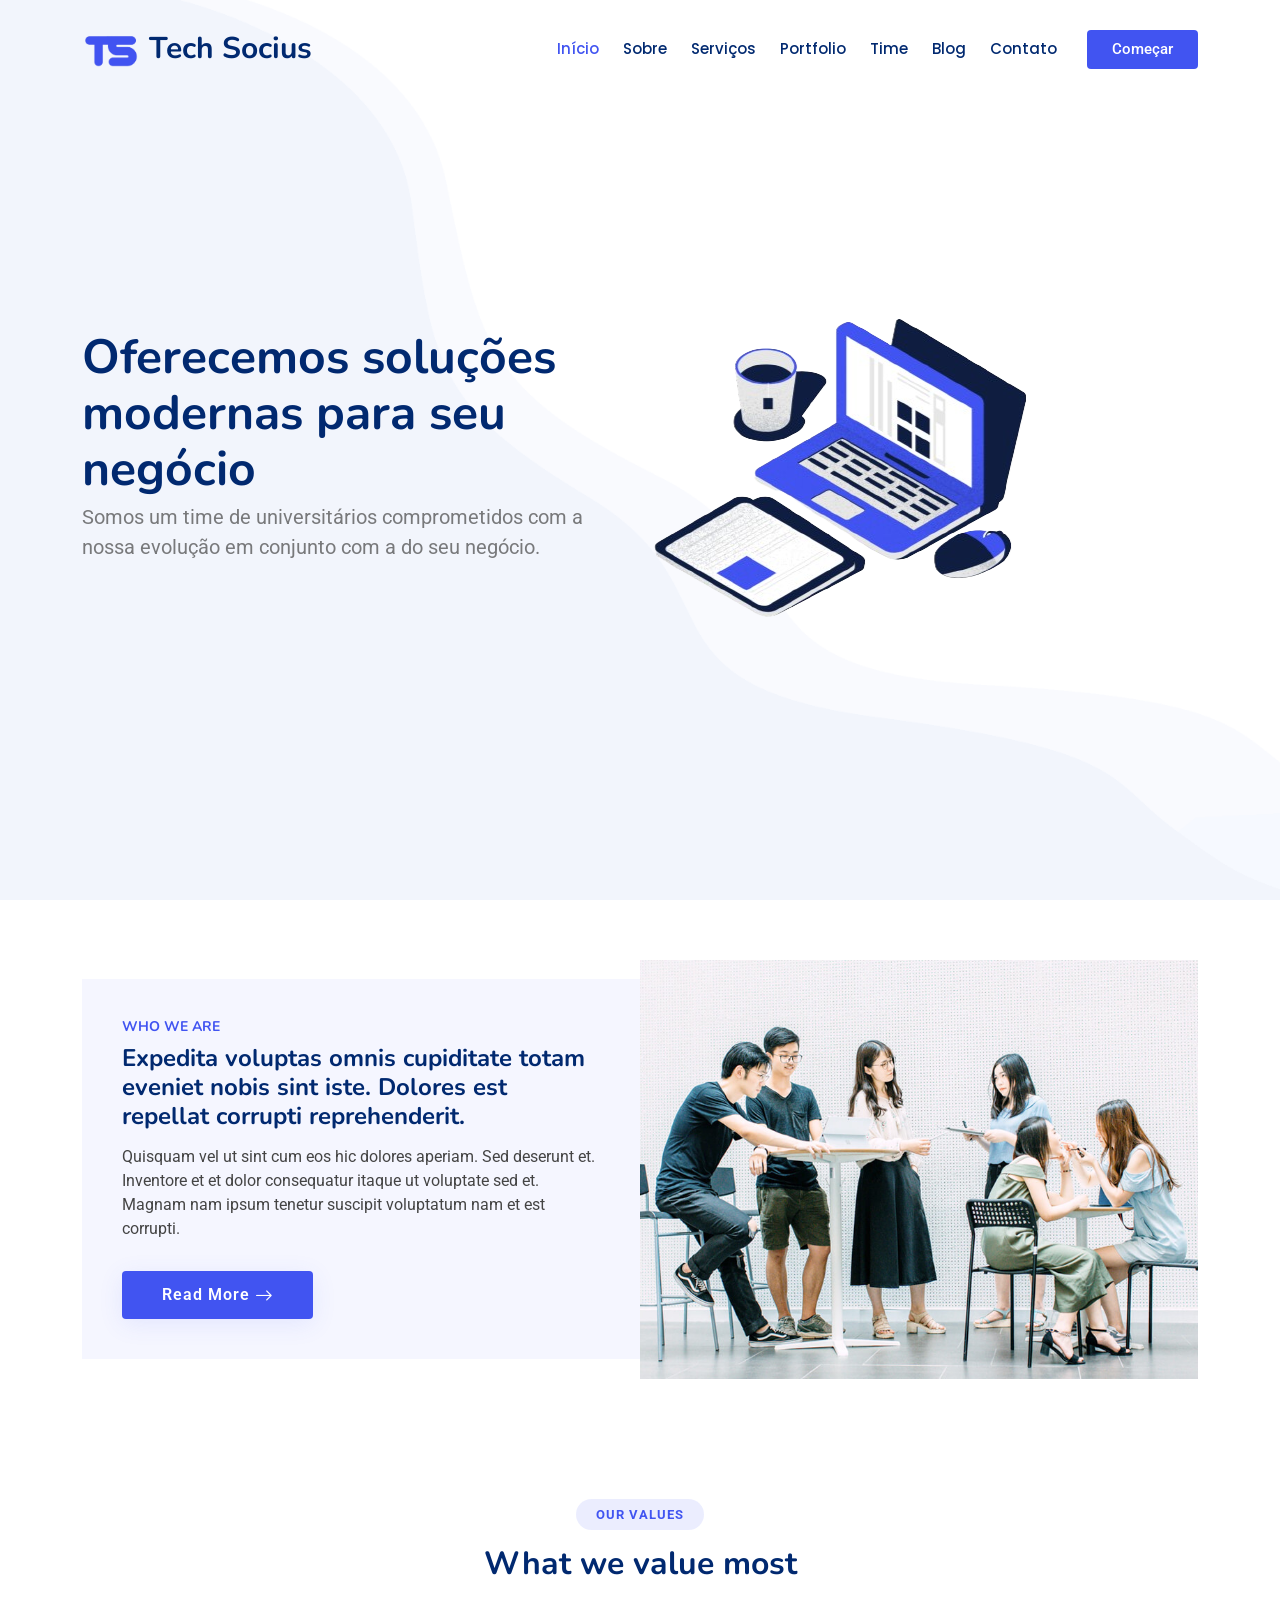
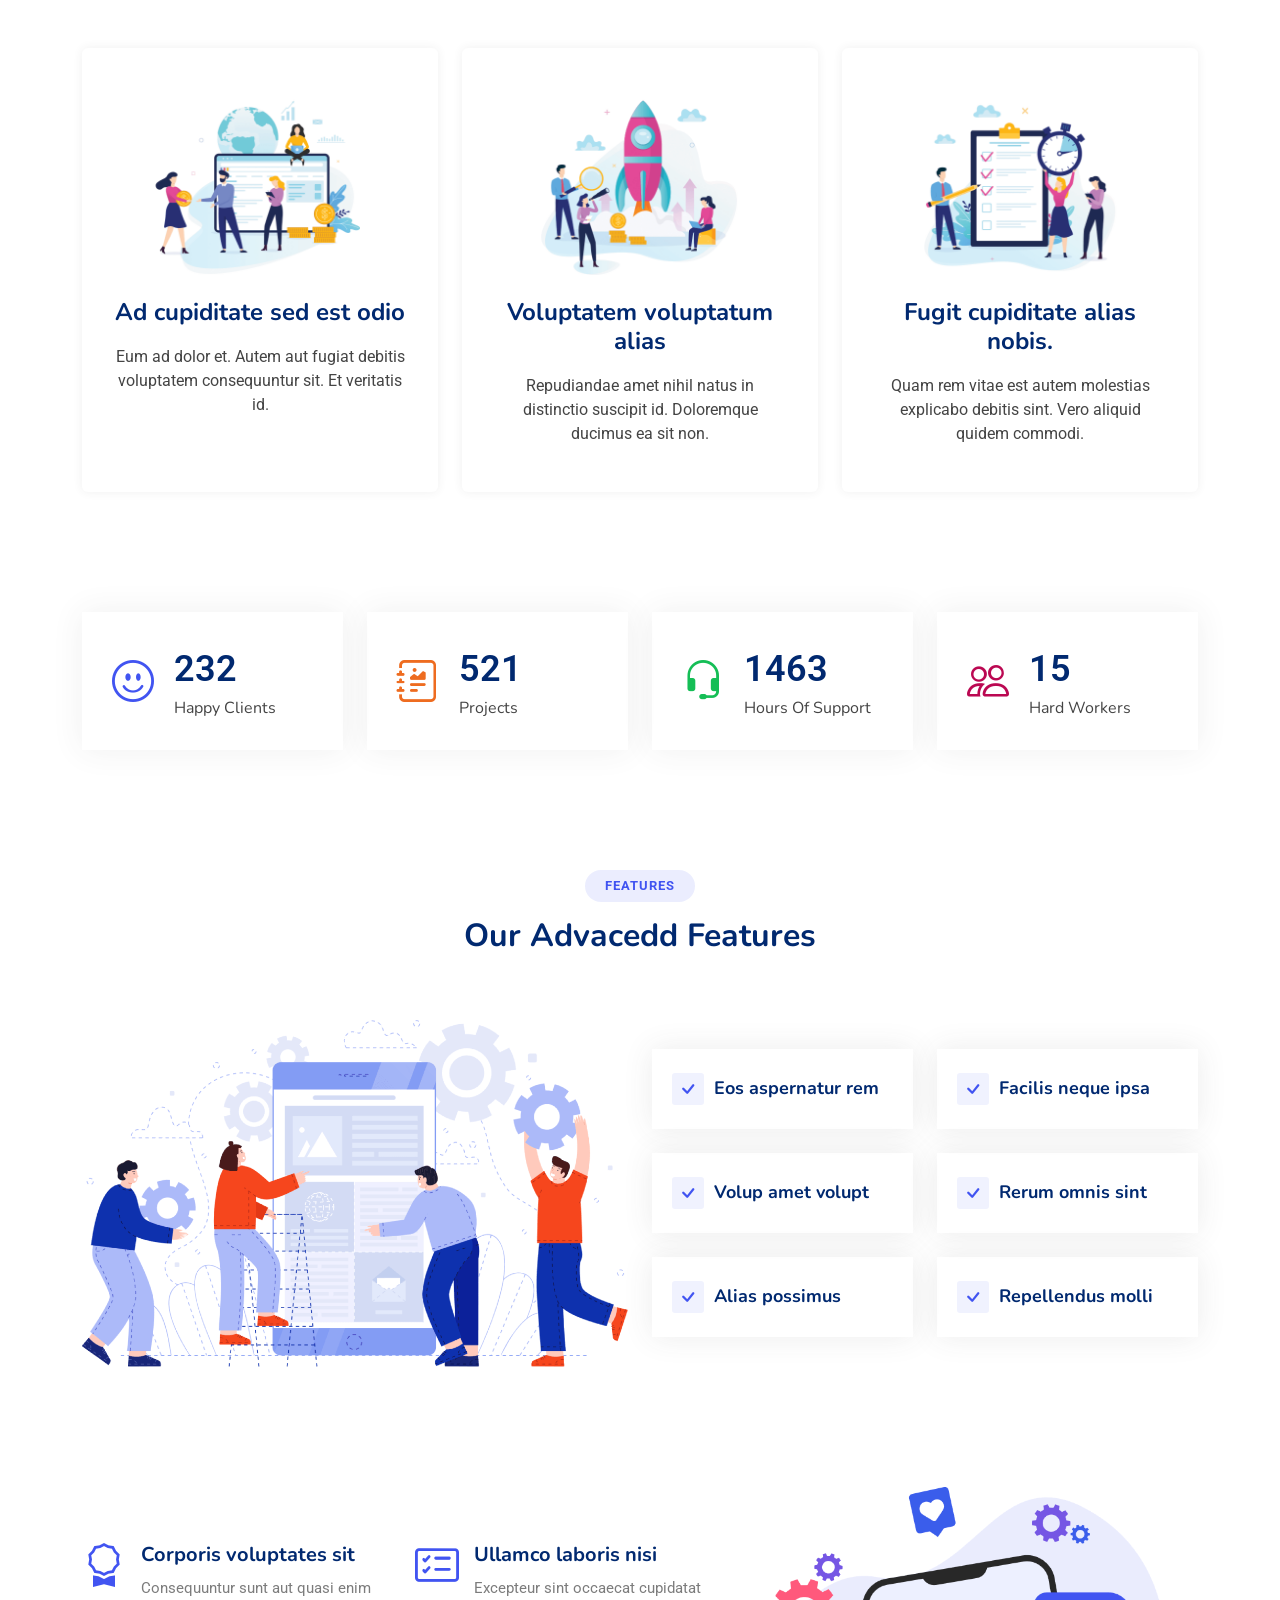
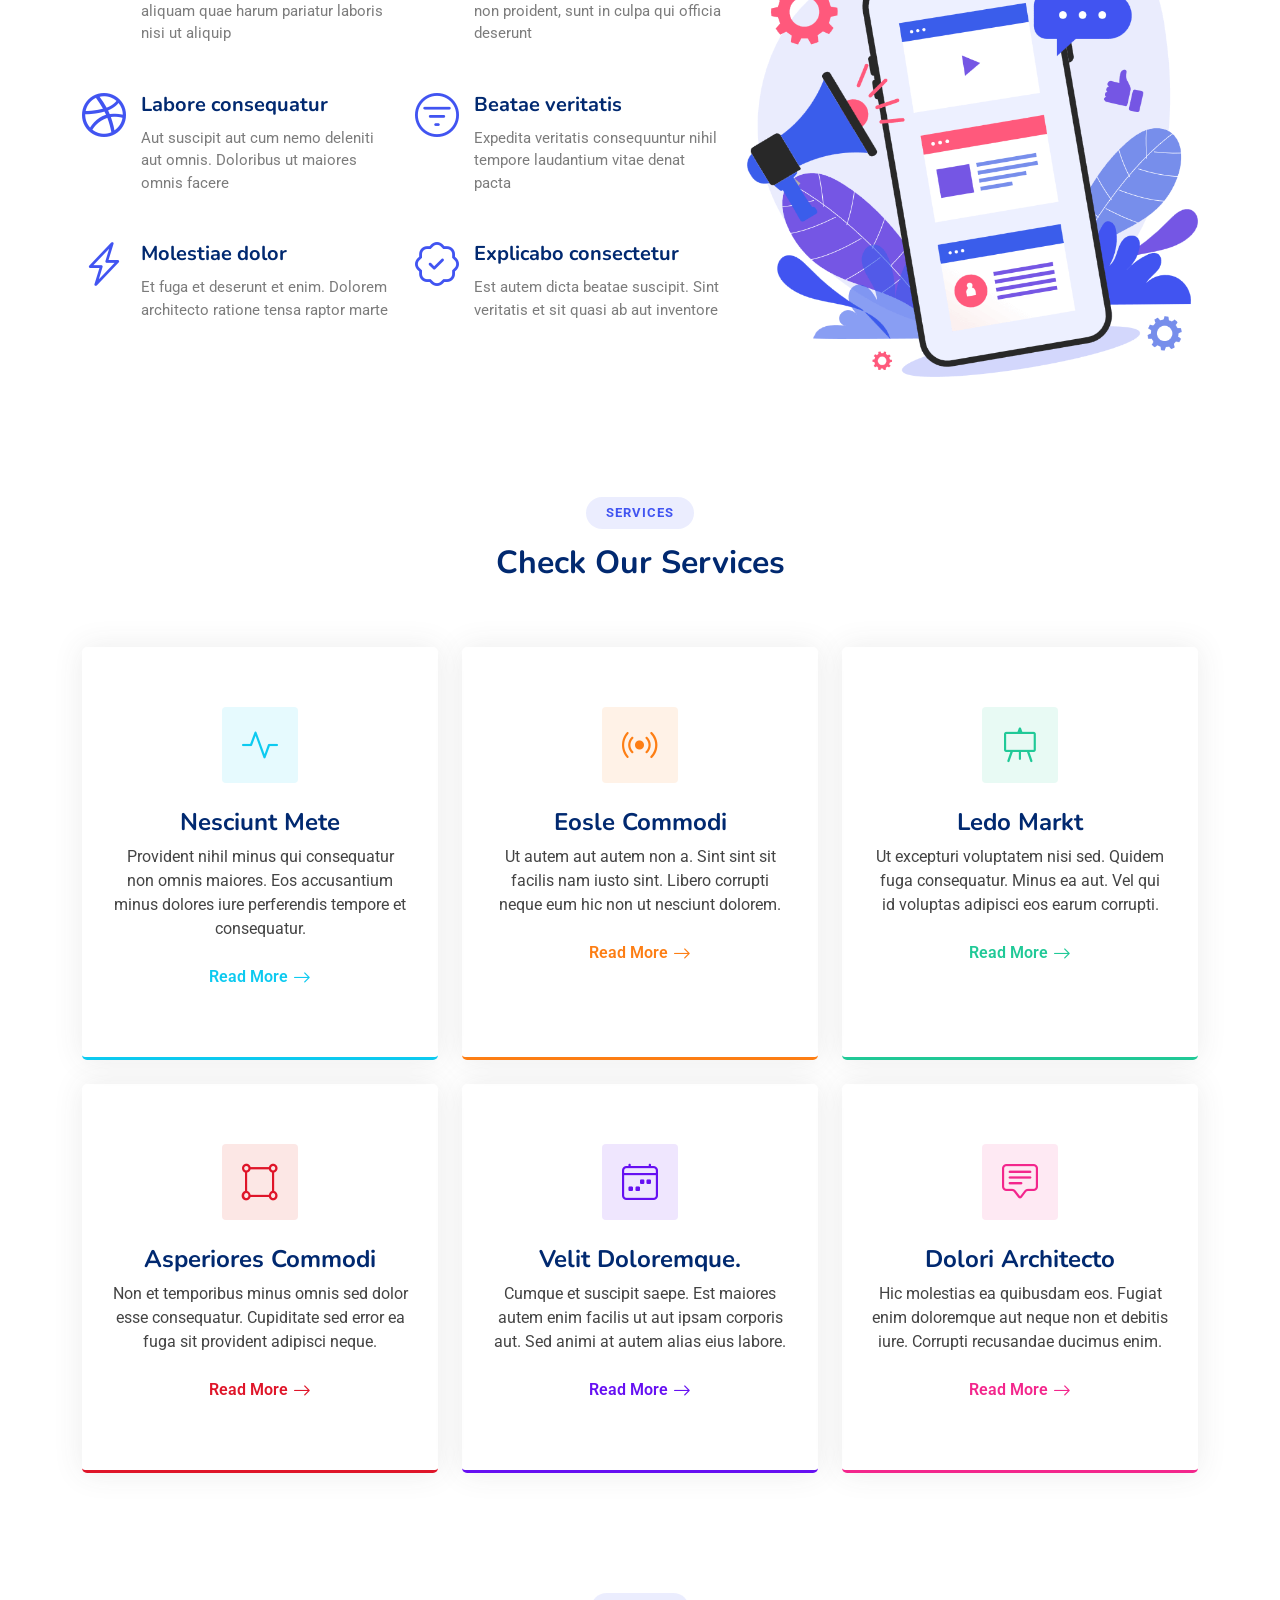
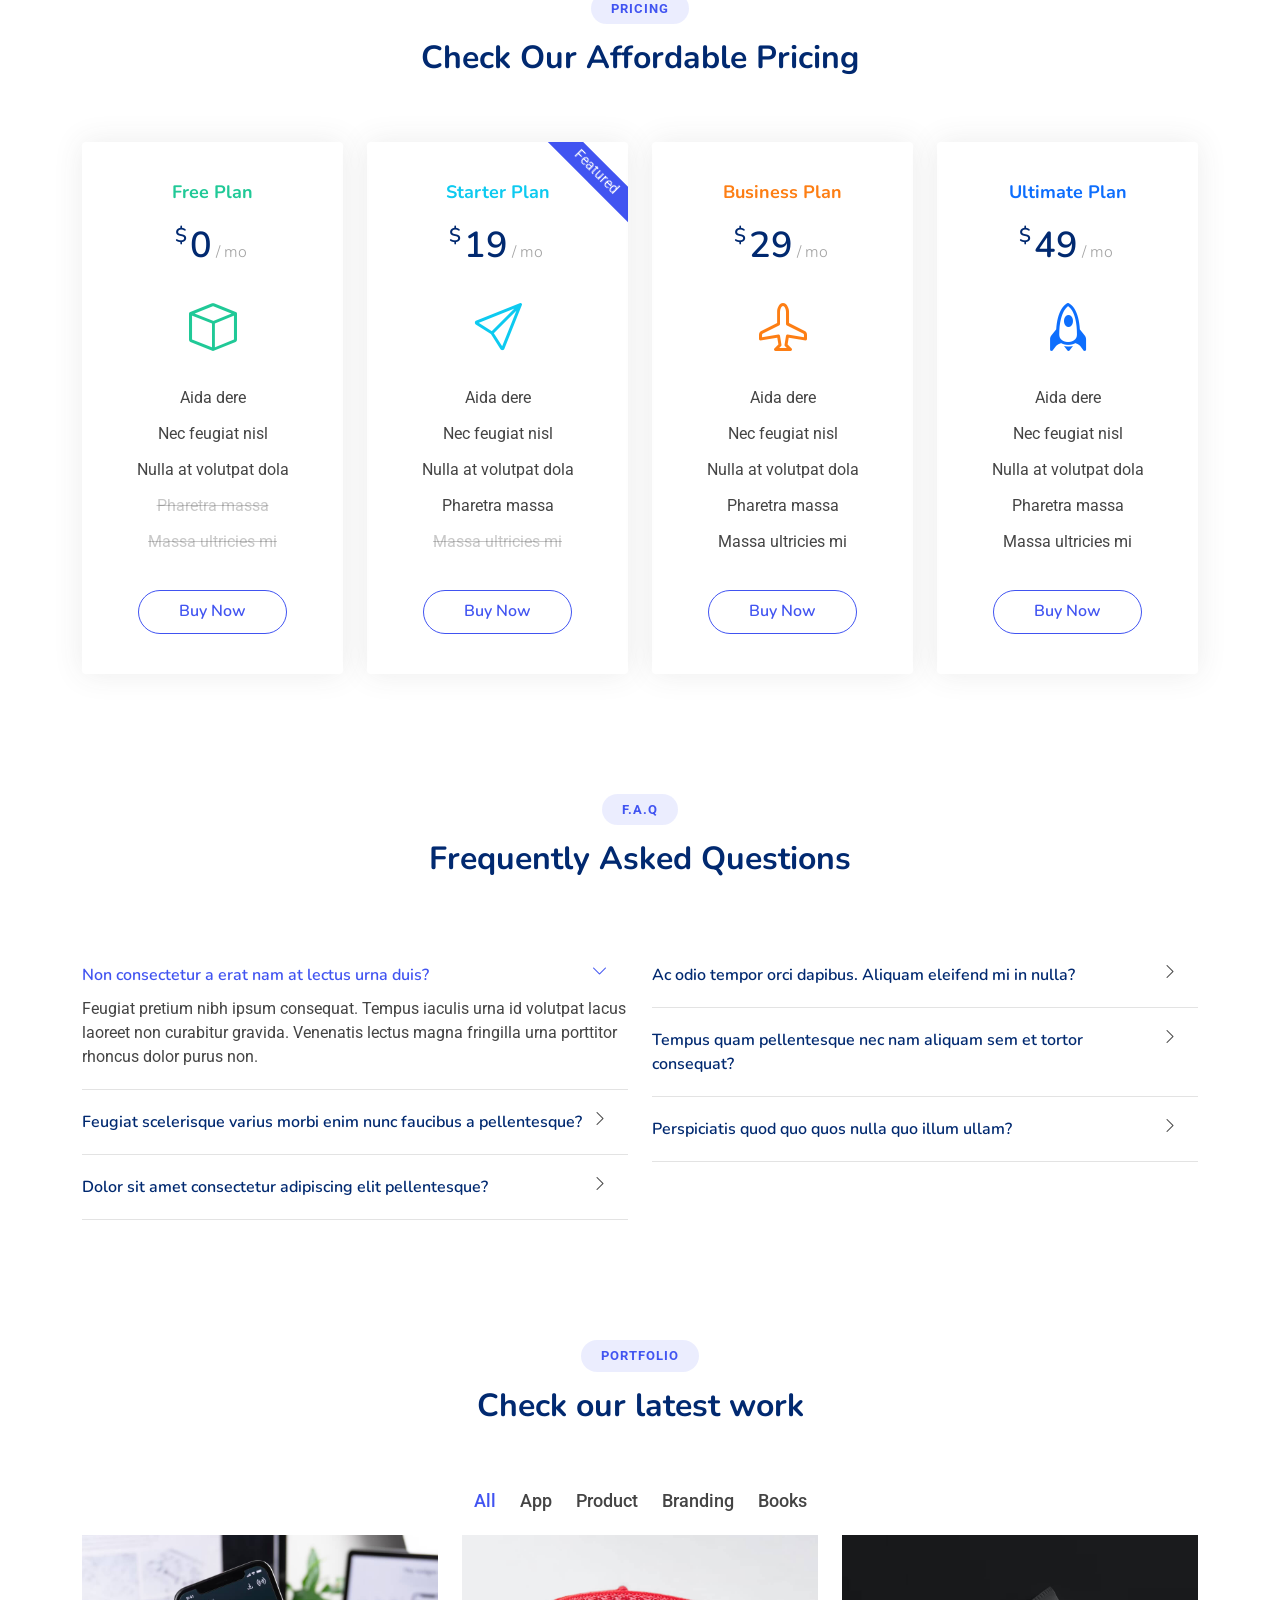
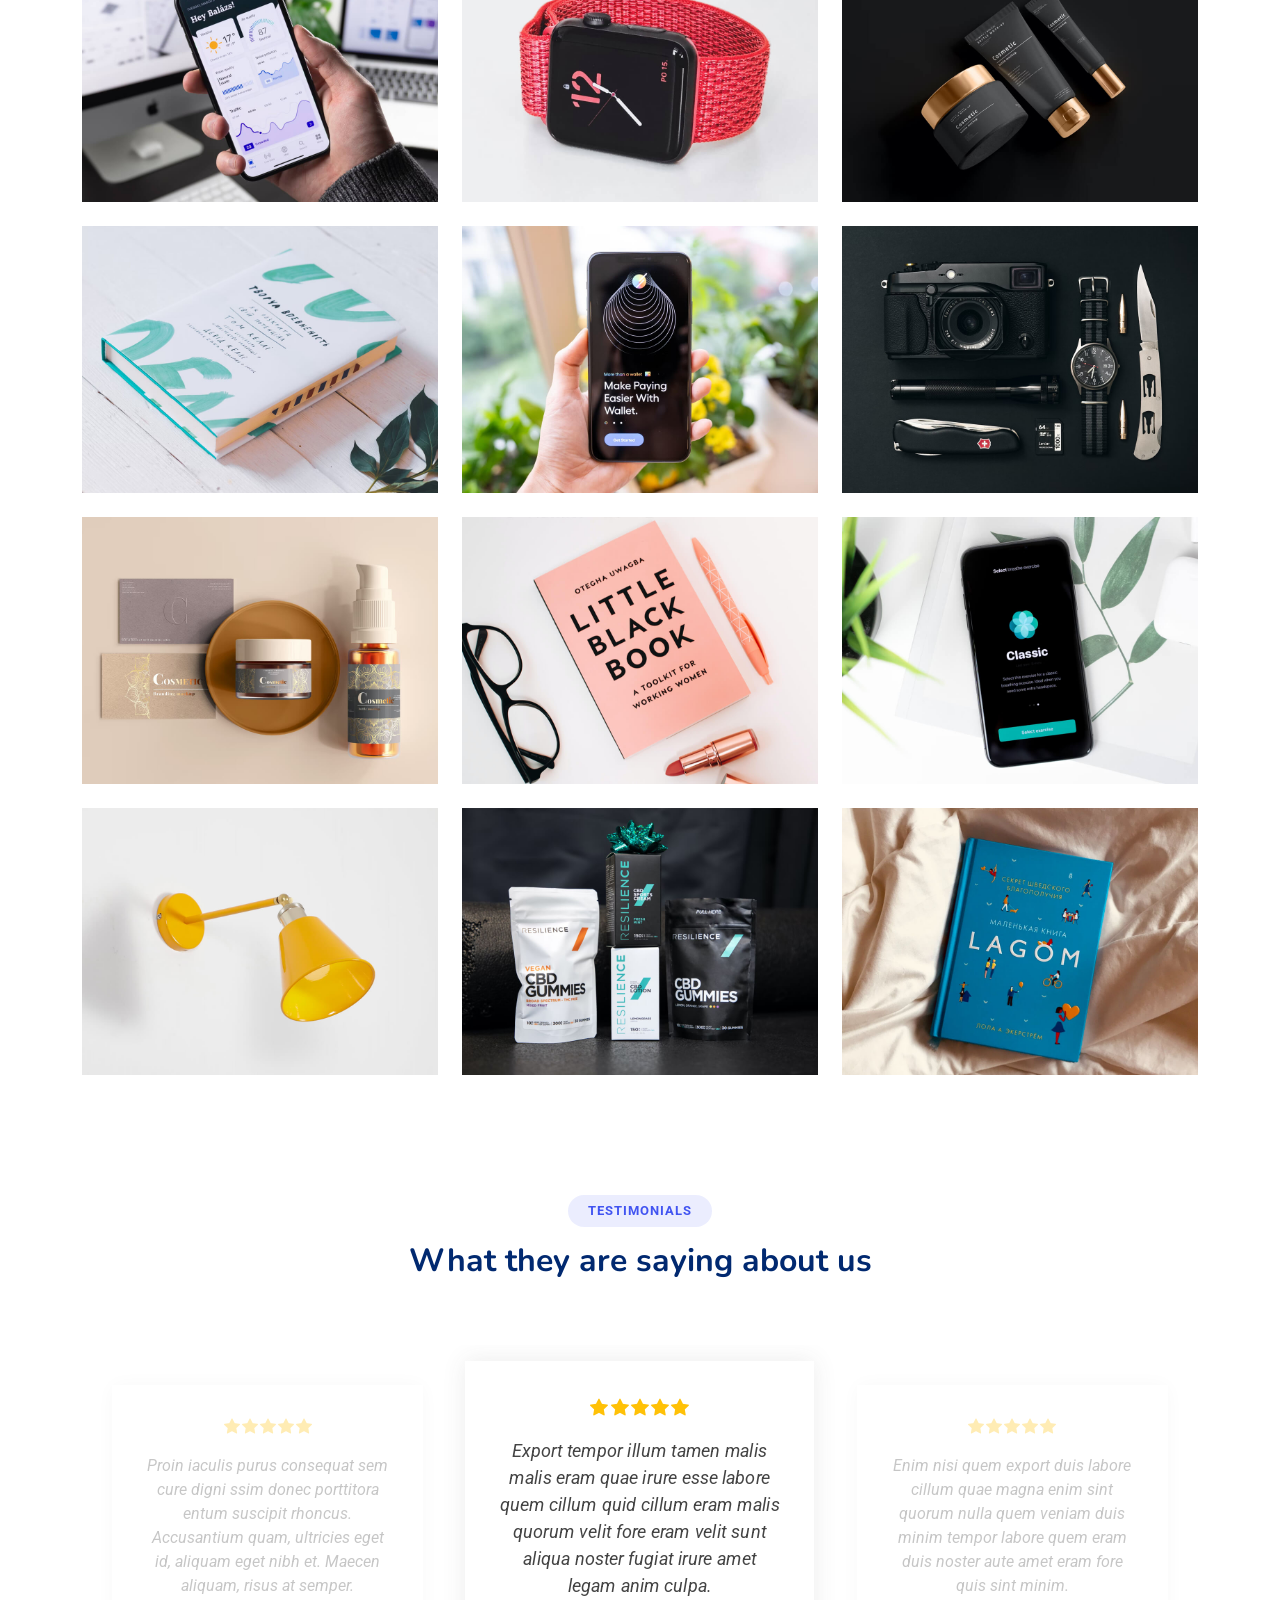
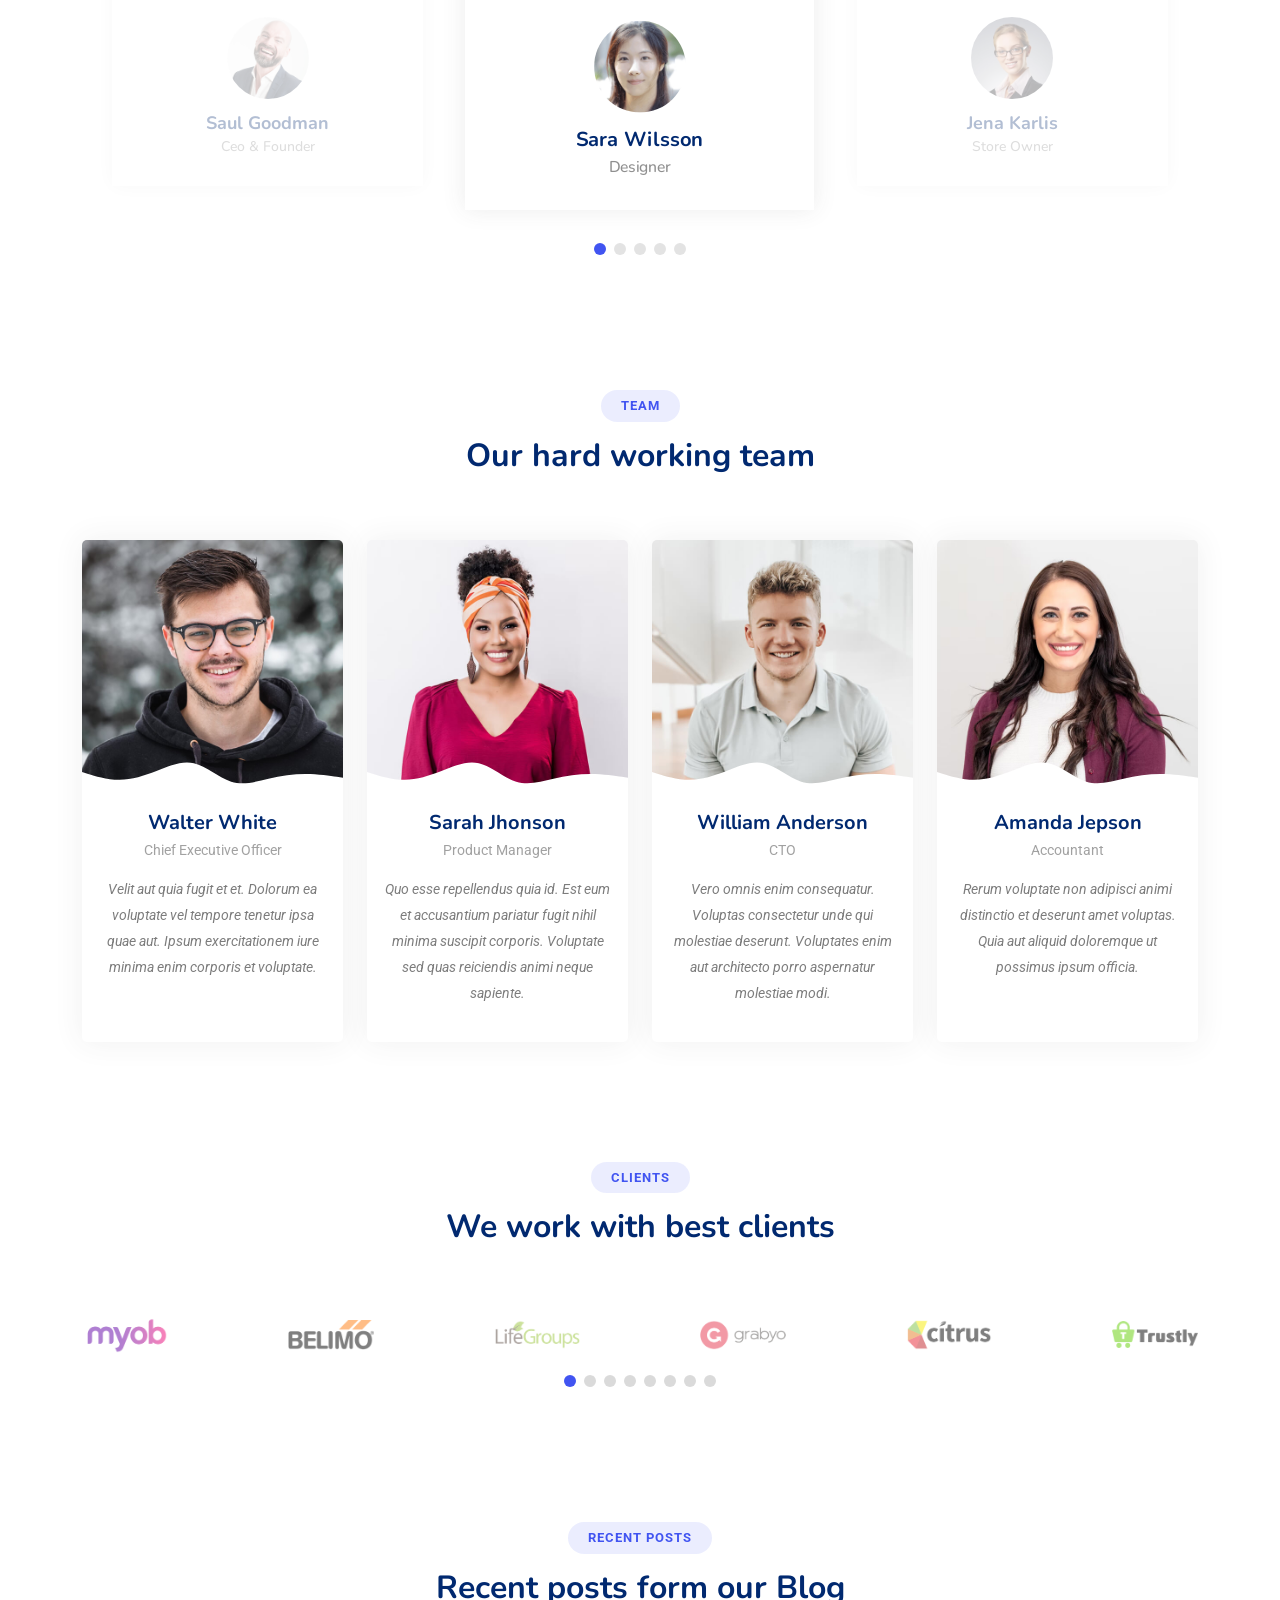
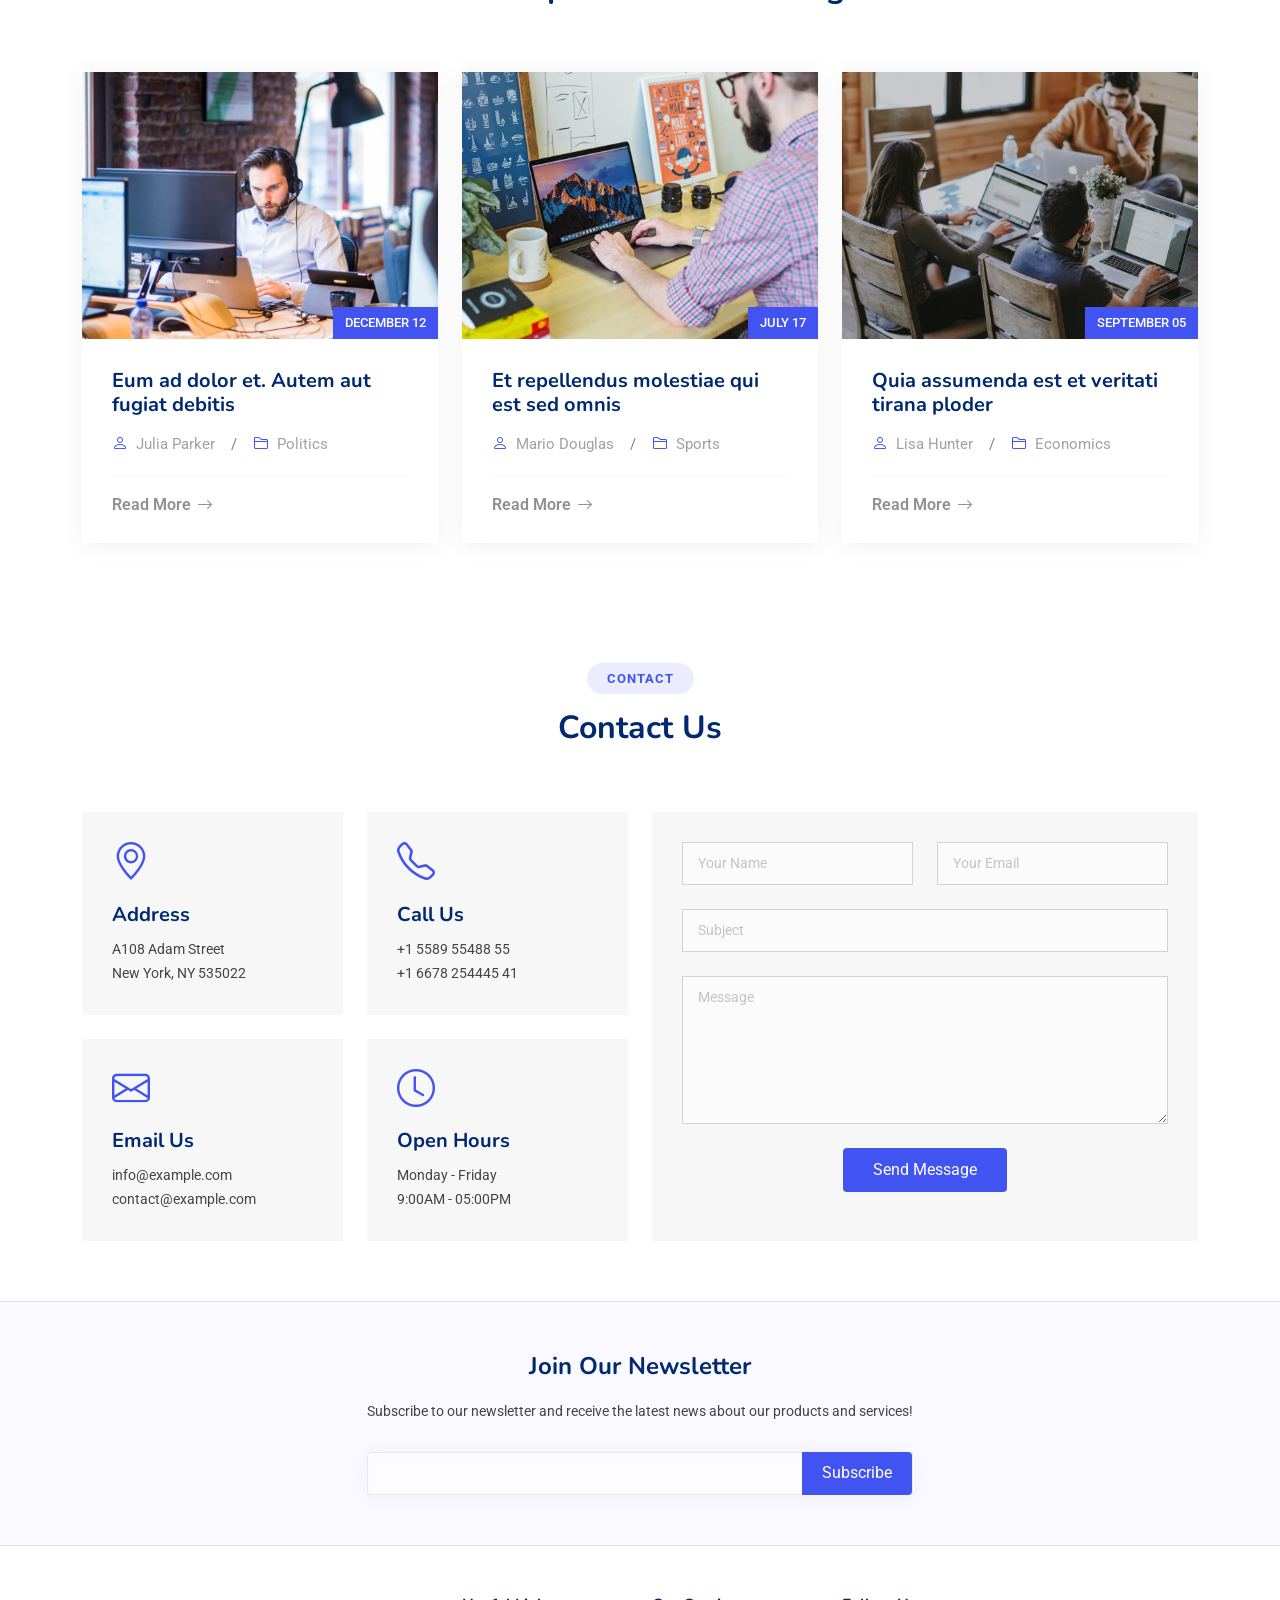
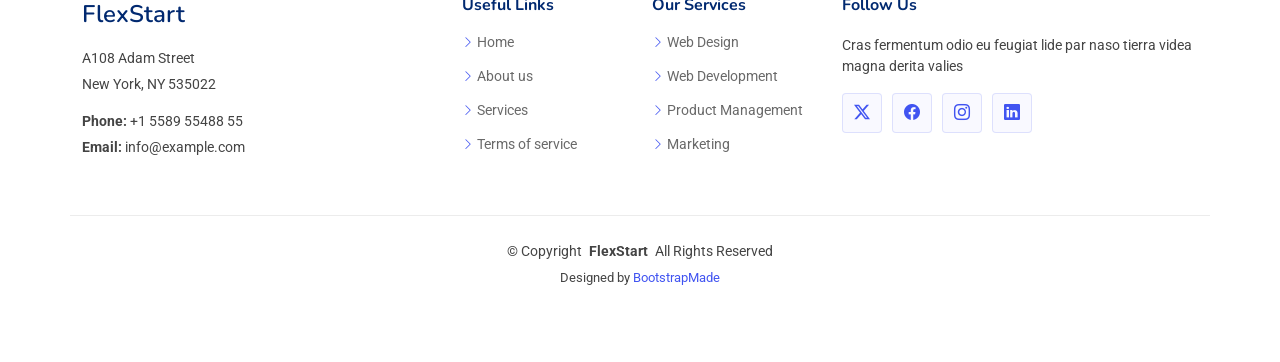
==== index.html @ 541f29c3 "v1.0" ====
<!DOCTYPE html>
<html lang="en">

<head>
  <meta charset="utf-8">
  <meta content="width=device-width, initial-scale=1.0" name="viewport">
  <title>Index - FlexStart Bootstrap Template</title>
  <meta content="" name="description">
  <meta content="" name="keywords">

  <!-- Favicons -->
  <link href="assets/img/favicon.png" rel="icon">
  <link href="assets/img/apple-touch-icon.png" rel="apple-touch-icon">

  <!-- Fonts -->
  <link href="https://fonts.googleapis.com" rel="preconnect">
  <link href="https://fonts.gstatic.com" rel="preconnect" crossorigin>
  <link href="https://fonts.googleapis.com/css2?family=Roboto:ital,wght@0,100;0,300;0,400;0,500;0,700;0,900;1,100;1,300;1,400;1,500;1,700;1,900&family=Poppins:ital,wght@0,100;0,200;0,300;0,400;0,500;0,600;0,700;0,800;0,900;1,100;1,200;1,300;1,400;1,500;1,600;1,700;1,800;1,900&family=Nunito:ital,wght@0,200;0,300;0,400;0,500;0,600;0,700;0,800;0,900;1,200;1,300;1,400;1,500;1,600;1,700;1,800;1,900&display=swap" rel="stylesheet">

  <!-- Vendor CSS Files -->
  <link href="assets/vendor/bootstrap/css/bootstrap.min.css" rel="stylesheet">
  <link href="assets/vendor/bootstrap-icons/bootstrap-icons.css" rel="stylesheet">
  <link href="assets/vendor/aos/aos.css" rel="stylesheet">
  <link href="assets/vendor/glightbox/css/glightbox.min.css" rel="stylesheet">
  <link href="assets/vendor/swiper/swiper-bundle.min.css" rel="stylesheet">

  <!-- Main CSS File -->
  <link href="assets/css/main.css" rel="stylesheet">

  <!-- =======================================================
  * Template Name: FlexStart
  * Template URL: https://bootstrapmade.com/flexstart-bootstrap-startup-template/
  * Updated: Jun 06 2024 with Bootstrap v5.3.3
  * Author: BootstrapMade.com
  * License: https://bootstrapmade.com/license/
  ======================================================== -->
</head>

<body class="index-page">

  <header id="header" class="header d-flex align-items-center fixed-top">
    <div class="container-fluid container-xl position-relative d-flex align-items-center">

      <a href="index.html" class="logo d-flex align-items-center me-auto">
        <!-- Uncomment the line below if you also wish to use an image logo -->
        <img src="assets/img/logo.png" alt="">
        <h1 class="sitename">Tech Socius</h1>
      </a>

      <nav id="navmenu" class="navmenu">
        <ul>
          <li><a href="#hero" class="active">Início<br></a></li>
          <li><a href="#about">Sobre</a></li>
          <li><a href="#services">Serviços</a></li>
          <li><a href="#portfolio">Portfolio</a></li>
          <li><a href="#team">Time</a></li>
          <li><a href="blog.html">Blog</a></li>
          <li><a href="#contact">Contato</a></li>
        </ul>
        <i class="mobile-nav-toggle d-xl-none bi bi-list"></i>
      </nav>

      <a class="btn-getstarted flex-md-shrink-0" href="index.html#about">Começar</a>

    </div>
  </header>

  <main class="main">

    <!-- Hero Section -->
    <section id="hero" class="hero section">

      <div class="container">
        <div class="row gy-4">
          <div class="col-lg-6 order-2 order-lg-1 d-flex flex-column justify-content-center">
            <h1 data-aos="fade-up">Oferecemos soluções modernas para seu negócio</h1>
            <p data-aos="fade-up" data-aos-delay="100">Somos um time de universitários comprometidos com a nossa evolução em conjunto com a do seu negócio.</p>
          </div>
          <div class="col-lg-6 order-1 order-lg-2 hero-img" data-aos="zoom-out">
            <img src="assets/img/hero-img.png" class="img-fluid animated" alt="">
          </div>
        </div>
      </div>

    </section><!-- /Hero Section -->

    <!-- About Section -->
    <section id="about" class="about section">

      <div class="container" data-aos="fade-up">
        <div class="row gx-0">

          <div class="col-lg-6 d-flex flex-column justify-content-center" data-aos="fade-up" data-aos-delay="200">
            <div class="content">
              <h3>Who We Are</h3>
              <h2>Expedita voluptas omnis cupiditate totam eveniet nobis sint iste. Dolores est repellat corrupti reprehenderit.</h2>
              <p>
                Quisquam vel ut sint cum eos hic dolores aperiam. Sed deserunt et. Inventore et et dolor consequatur itaque ut voluptate sed et. Magnam nam ipsum tenetur suscipit voluptatum nam et est corrupti.
              </p>
              <div class="text-center text-lg-start">
                <a href="#" class="btn-read-more d-inline-flex align-items-center justify-content-center align-self-center">
                  <span>Read More</span>
                  <i class="bi bi-arrow-right"></i>
                </a>
              </div>
            </div>
          </div>

          <div class="col-lg-6 d-flex align-items-center" data-aos="zoom-out" data-aos-delay="200">
            <img src="assets/img/about.jpg" class="img-fluid" alt="">
          </div>

        </div>
      </div>

    </section><!-- /About Section -->

    <!-- Values Section -->
    <section id="values" class="values section">

      <!-- Section Title -->
      <div class="container section-title" data-aos="fade-up">
        <h2>Our Values</h2>
        <p>What we value most<br></p>
      </div><!-- End Section Title -->

      <div class="container">

        <div class="row gy-4">

          <div class="col-lg-4" data-aos="fade-up" data-aos-delay="100">
            <div class="card">
              <img src="assets/img/values-1.png" class="img-fluid" alt="">
              <h3>Ad cupiditate sed est odio</h3>
              <p>Eum ad dolor et. Autem aut fugiat debitis voluptatem consequuntur sit. Et veritatis id.</p>
            </div>
          </div><!-- End Card Item -->

          <div class="col-lg-4" data-aos="fade-up" data-aos-delay="200">
            <div class="card">
              <img src="assets/img/values-2.png" class="img-fluid" alt="">
              <h3>Voluptatem voluptatum alias</h3>
              <p>Repudiandae amet nihil natus in distinctio suscipit id. Doloremque ducimus ea sit non.</p>
            </div>
          </div><!-- End Card Item -->

          <div class="col-lg-4" data-aos="fade-up" data-aos-delay="300">
            <div class="card">
              <img src="assets/img/values-3.png" class="img-fluid" alt="">
              <h3>Fugit cupiditate alias nobis.</h3>
              <p>Quam rem vitae est autem molestias explicabo debitis sint. Vero aliquid quidem commodi.</p>
            </div>
          </div><!-- End Card Item -->

        </div>

      </div>

    </section><!-- /Values Section -->

    <!-- Stats Section -->
    <section id="stats" class="stats section">

      <div class="container" data-aos="fade-up" data-aos-delay="100">

        <div class="row gy-4">

          <div class="col-lg-3 col-md-6">
            <div class="stats-item d-flex align-items-center w-100 h-100">
              <i class="bi bi-emoji-smile color-blue flex-shrink-0"></i>
              <div>
                <span data-purecounter-start="0" data-purecounter-end="232" data-purecounter-duration="1" class="purecounter"></span>
                <p>Happy Clients</p>
              </div>
            </div>
          </div><!-- End Stats Item -->

          <div class="col-lg-3 col-md-6">
            <div class="stats-item d-flex align-items-center w-100 h-100">
              <i class="bi bi-journal-richtext color-orange flex-shrink-0" style="color: #ee6c20;"></i>
              <div>
                <span data-purecounter-start="0" data-purecounter-end="521" data-purecounter-duration="1" class="purecounter"></span>
                <p>Projects</p>
              </div>
            </div>
          </div><!-- End Stats Item -->

          <div class="col-lg-3 col-md-6">
            <div class="stats-item d-flex align-items-center w-100 h-100">
              <i class="bi bi-headset color-green flex-shrink-0" style="color: #15be56;"></i>
              <div>
                <span data-purecounter-start="0" data-purecounter-end="1463" data-purecounter-duration="1" class="purecounter"></span>
                <p>Hours Of Support</p>
              </div>
            </div>
          </div><!-- End Stats Item -->

          <div class="col-lg-3 col-md-6">
            <div class="stats-item d-flex align-items-center w-100 h-100">
              <i class="bi bi-people color-pink flex-shrink-0" style="color: #bb0852;"></i>
              <div>
                <span data-purecounter-start="0" data-purecounter-end="15" data-purecounter-duration="1" class="purecounter"></span>
                <p>Hard Workers</p>
              </div>
            </div>
          </div><!-- End Stats Item -->

        </div>

      </div>

    </section><!-- /Stats Section -->

    <!-- Features Section -->
    <section id="features" class="features section">

      <!-- Section Title -->
      <div class="container section-title" data-aos="fade-up">
        <h2>Features</h2>
        <p>Our Advacedd Features<br></p>
      </div><!-- End Section Title -->

      <div class="container">

        <div class="row gy-5">

          <div class="col-xl-6" data-aos="zoom-out" data-aos-delay="100">
            <img src="assets/img/features.png" class="img-fluid" alt="">
          </div>

          <div class="col-xl-6 d-flex">
            <div class="row align-self-center gy-4">

              <div class="col-md-6" data-aos="fade-up" data-aos-delay="200">
                <div class="feature-box d-flex align-items-center">
                  <i class="bi bi-check"></i>
                  <h3>Eos aspernatur rem</h3>
                </div>
              </div><!-- End Feature Item -->

              <div class="col-md-6" data-aos="fade-up" data-aos-delay="300">
                <div class="feature-box d-flex align-items-center">
                  <i class="bi bi-check"></i>
                  <h3>Facilis neque ipsa</h3>
                </div>
              </div><!-- End Feature Item -->

              <div class="col-md-6" data-aos="fade-up" data-aos-delay="400">
                <div class="feature-box d-flex align-items-center">
                  <i class="bi bi-check"></i>
                  <h3>Volup amet volupt</h3>
                </div>
              </div><!-- End Feature Item -->

              <div class="col-md-6" data-aos="fade-up" data-aos-delay="500">
                <div class="feature-box d-flex align-items-center">
                  <i class="bi bi-check"></i>
                  <h3>Rerum omnis sint</h3>
                </div>
              </div><!-- End Feature Item -->

              <div class="col-md-6" data-aos="fade-up" data-aos-delay="600">
                <div class="feature-box d-flex align-items-center">
                  <i class="bi bi-check"></i>
                  <h3>Alias possimus</h3>
                </div>
              </div><!-- End Feature Item -->

              <div class="col-md-6" data-aos="fade-up" data-aos-delay="700">
                <div class="feature-box d-flex align-items-center">
                  <i class="bi bi-check"></i>
                  <h3>Repellendus molli</h3>
                </div>
              </div><!-- End Feature Item -->

            </div>
          </div>

        </div>

      </div>

    </section><!-- /Features Section -->

    <!-- Alt Features Section -->
    <section id="alt-features" class="alt-features section">

      <div class="container">

        <div class="row gy-5">

          <div class="col-xl-7 d-flex order-2 order-xl-1" data-aos="fade-up" data-aos-delay="200">

            <div class="row align-self-center gy-5">

              <div class="col-md-6 icon-box">
                <i class="bi bi-award"></i>
                <div>
                  <h4>Corporis voluptates sit</h4>
                  <p>Consequuntur sunt aut quasi enim aliquam quae harum pariatur laboris nisi ut aliquip</p>
                </div>
              </div><!-- End Feature Item -->

              <div class="col-md-6 icon-box">
                <i class="bi bi-card-checklist"></i>
                <div>
                  <h4>Ullamco laboris nisi</h4>
                  <p>Excepteur sint occaecat cupidatat non proident, sunt in culpa qui officia deserunt</p>
                </div>
              </div><!-- End Feature Item -->

              <div class="col-md-6 icon-box">
                <i class="bi bi-dribbble"></i>
                <div>
                  <h4>Labore consequatur</h4>
                  <p>Aut suscipit aut cum nemo deleniti aut omnis. Doloribus ut maiores omnis facere</p>
                </div>
              </div><!-- End Feature Item -->

              <div class="col-md-6 icon-box">
                <i class="bi bi-filter-circle"></i>
                <div>
                  <h4>Beatae veritatis</h4>
                  <p>Expedita veritatis consequuntur nihil tempore laudantium vitae denat pacta</p>
                </div>
              </div><!-- End Feature Item -->

              <div class="col-md-6 icon-box">
                <i class="bi bi-lightning-charge"></i>
                <div>
                  <h4>Molestiae dolor</h4>
                  <p>Et fuga et deserunt et enim. Dolorem architecto ratione tensa raptor marte</p>
                </div>
              </div><!-- End Feature Item -->

              <div class="col-md-6 icon-box">
                <i class="bi bi-patch-check"></i>
                <div>
                  <h4>Explicabo consectetur</h4>
                  <p>Est autem dicta beatae suscipit. Sint veritatis et sit quasi ab aut inventore</p>
                </div>
              </div><!-- End Feature Item -->

            </div>

          </div>

          <div class="col-xl-5 d-flex align-items-center order-1 order-xl-2" data-aos="fade-up" data-aos-delay="100">
            <img src="assets/img/alt-features.png" class="img-fluid" alt="">
          </div>

        </div>

      </div>

    </section><!-- /Alt Features Section -->

    <!-- Services Section -->
    <section id="services" class="services section">

      <!-- Section Title -->
      <div class="container section-title" data-aos="fade-up">
        <h2>Services</h2>
        <p>Check Our Services<br></p>
      </div><!-- End Section Title -->

      <div class="container">

        <div class="row gy-4">

          <div class="col-lg-4 col-md-6" data-aos="fade-up" data-aos-delay="100">
            <div class="service-item item-cyan position-relative">
              <i class="bi bi-activity icon"></i>
              <h3>Nesciunt Mete</h3>
              <p>Provident nihil minus qui consequatur non omnis maiores. Eos accusantium minus dolores iure perferendis tempore et consequatur.</p>
              <a href="#" class="read-more stretched-link"><span>Read More</span> <i class="bi bi-arrow-right"></i></a>
            </div>
          </div><!-- End Service Item -->

          <div class="col-lg-4 col-md-6" data-aos="fade-up" data-aos-delay="200">
            <div class="service-item item-orange position-relative">
              <i class="bi bi-broadcast icon"></i>
              <h3>Eosle Commodi</h3>
              <p>Ut autem aut autem non a. Sint sint sit facilis nam iusto sint. Libero corrupti neque eum hic non ut nesciunt dolorem.</p>
              <a href="#" class="read-more stretched-link"><span>Read More</span> <i class="bi bi-arrow-right"></i></a>
            </div>
          </div><!-- End Service Item -->

          <div class="col-lg-4 col-md-6" data-aos="fade-up" data-aos-delay="300">
            <div class="service-item item-teal position-relative">
              <i class="bi bi-easel icon"></i>
              <h3>Ledo Markt</h3>
              <p>Ut excepturi voluptatem nisi sed. Quidem fuga consequatur. Minus ea aut. Vel qui id voluptas adipisci eos earum corrupti.</p>
              <a href="#" class="read-more stretched-link"><span>Read More</span> <i class="bi bi-arrow-right"></i></a>
            </div>
          </div><!-- End Service Item -->

          <div class="col-lg-4 col-md-6" data-aos="fade-up" data-aos-delay="400">
            <div class="service-item item-red position-relative">
              <i class="bi bi-bounding-box-circles icon"></i>
              <h3>Asperiores Commodi</h3>
              <p>Non et temporibus minus omnis sed dolor esse consequatur. Cupiditate sed error ea fuga sit provident adipisci neque.</p>
              <a href="#" class="read-more stretched-link"><span>Read More</span> <i class="bi bi-arrow-right"></i></a>
            </div>
          </div><!-- End Service Item -->

          <div class="col-lg-4 col-md-6" data-aos="fade-up" data-aos-delay="500">
            <div class="service-item item-indigo position-relative">
              <i class="bi bi-calendar4-week icon"></i>
              <h3>Velit Doloremque.</h3>
              <p>Cumque et suscipit saepe. Est maiores autem enim facilis ut aut ipsam corporis aut. Sed animi at autem alias eius labore.</p>
              <a href="#" class="read-more stretched-link"><span>Read More</span> <i class="bi bi-arrow-right"></i></a>
            </div>
          </div><!-- End Service Item -->

          <div class="col-lg-4 col-md-6" data-aos="fade-up" data-aos-delay="600">
            <div class="service-item item-pink position-relative">
              <i class="bi bi-chat-square-text icon"></i>
              <h3>Dolori Architecto</h3>
              <p>Hic molestias ea quibusdam eos. Fugiat enim doloremque aut neque non et debitis iure. Corrupti recusandae ducimus enim.</p>
              <a href="#" class="read-more stretched-link"><span>Read More</span> <i class="bi bi-arrow-right"></i></a>
            </div>
          </div><!-- End Service Item -->

        </div>

      </div>

    </section><!-- /Services Section -->

    <!-- Pricing Section -->
    <section id="pricing" class="pricing section">

      <!-- Section Title -->
      <div class="container section-title" data-aos="fade-up">
        <h2>Pricing</h2>
        <p>Check Our Affordable Pricing<br></p>
      </div><!-- End Section Title -->

      <div class="container">

        <div class="row gy-4">

          <div class="col-lg-3 col-md-6" data-aos="zoom-in" data-aos-delay="100">
            <div class="pricing-tem">
              <h3 style="color: #20c997;">Free Plan</h3>
              <div class="price"><sup>$</sup>0<span> / mo</span></div>
              <div class="icon">
                <i class="bi bi-box" style="color: #20c997;"></i>
              </div>
              <ul>
                <li>Aida dere</li>
                <li>Nec feugiat nisl</li>
                <li>Nulla at volutpat dola</li>
                <li class="na">Pharetra massa</li>
                <li class="na">Massa ultricies mi</li>
              </ul>
              <a href="#" class="btn-buy">Buy Now</a>
            </div>
          </div><!-- End Pricing Item -->

          <div class="col-lg-3 col-md-6" data-aos="zoom-in" data-aos-delay="200">
            <div class="pricing-tem">
              <span class="featured">Featured</span>
              <h3 style="color: #0dcaf0;">Starter Plan</h3>
              <div class="price"><sup>$</sup>19<span> / mo</span></div>
              <div class="icon">
                <i class="bi bi-send" style="color: #0dcaf0;"></i>
              </div>
              <ul>
                <li>Aida dere</li>
                <li>Nec feugiat nisl</li>
                <li>Nulla at volutpat dola</li>
                <li>Pharetra massa</li>
                <li class="na">Massa ultricies mi</li>
              </ul>
              <a href="#" class="btn-buy">Buy Now</a>
            </div>
          </div><!-- End Pricing Item -->

          <div class="col-lg-3 col-md-6" data-aos="zoom-in" data-aos-delay="300">
            <div class="pricing-tem">
              <h3 style="color: #fd7e14;">Business Plan</h3>
              <div class="price"><sup>$</sup>29<span> / mo</span></div>
              <div class="icon">
                <i class="bi bi-airplane" style="color: #fd7e14;"></i>
              </div>
              <ul>
                <li>Aida dere</li>
                <li>Nec feugiat nisl</li>
                <li>Nulla at volutpat dola</li>
                <li>Pharetra massa</li>
                <li>Massa ultricies mi</li>
              </ul>
              <a href="#" class="btn-buy">Buy Now</a>
            </div>
          </div><!-- End Pricing Item -->

          <div class="col-lg-3 col-md-6" data-aos="zoom-in" data-aos-delay="400">
            <div class="pricing-tem">
              <h3 style="color: #0d6efd;">Ultimate Plan</h3>
              <div class="price"><sup>$</sup>49<span> / mo</span></div>
              <div class="icon">
                <i class="bi bi-rocket" style="color: #0d6efd;"></i>
              </div>
              <ul>
                <li>Aida dere</li>
                <li>Nec feugiat nisl</li>
                <li>Nulla at volutpat dola</li>
                <li>Pharetra massa</li>
                <li>Massa ultricies mi</li>
              </ul>
              <a href="#" class="btn-buy">Buy Now</a>
            </div>
          </div><!-- End Pricing Item -->

        </div><!-- End pricing row -->

      </div>

    </section><!-- /Pricing Section -->

    <!-- Faq Section -->
    <section id="faq" class="faq section">

      <!-- Section Title -->
      <div class="container section-title" data-aos="fade-up">
        <h2>F.A.Q</h2>
        <p>Frequently Asked Questions</p>
      </div><!-- End Section Title -->

      <div class="container">

        <div class="row">

          <div class="col-lg-6" data-aos="fade-up" data-aos-delay="100">

            <div class="faq-container">

              <div class="faq-item faq-active">
                <h3>Non consectetur a erat nam at lectus urna duis?</h3>
                <div class="faq-content">
                  <p>Feugiat pretium nibh ipsum consequat. Tempus iaculis urna id volutpat lacus laoreet non curabitur gravida. Venenatis lectus magna fringilla urna porttitor rhoncus dolor purus non.</p>
                </div>
                <i class="faq-toggle bi bi-chevron-right"></i>
              </div><!-- End Faq item-->

              <div class="faq-item">
                <h3>Feugiat scelerisque varius morbi enim nunc faucibus a pellentesque?</h3>
                <div class="faq-content">
                  <p>Dolor sit amet consectetur adipiscing elit pellentesque habitant morbi. Id interdum velit laoreet id donec ultrices. Fringilla phasellus faucibus scelerisque eleifend donec pretium. Est pellentesque elit ullamcorper dignissim. Mauris ultrices eros in cursus turpis massa tincidunt dui.</p>
                </div>
                <i class="faq-toggle bi bi-chevron-right"></i>
              </div><!-- End Faq item-->

              <div class="faq-item">
                <h3>Dolor sit amet consectetur adipiscing elit pellentesque?</h3>
                <div class="faq-content">
                  <p>Eleifend mi in nulla posuere sollicitudin aliquam ultrices sagittis orci. Faucibus pulvinar elementum integer enim. Sem nulla pharetra diam sit amet nisl suscipit. Rutrum tellus pellentesque eu tincidunt. Lectus urna duis convallis convallis tellus. Urna molestie at elementum eu facilisis sed odio morbi quis</p>
                </div>
                <i class="faq-toggle bi bi-chevron-right"></i>
              </div><!-- End Faq item-->

            </div>

          </div><!-- End Faq Column-->

          <div class="col-lg-6" data-aos="fade-up" data-aos-delay="200">

            <div class="faq-container">

              <div class="faq-item">
                <h3>Ac odio tempor orci dapibus. Aliquam eleifend mi in nulla?</h3>
                <div class="faq-content">
                  <p>Dolor sit amet consectetur adipiscing elit pellentesque habitant morbi. Id interdum velit laoreet id donec ultrices. Fringilla phasellus faucibus scelerisque eleifend donec pretium. Est pellentesque elit ullamcorper dignissim. Mauris ultrices eros in cursus turpis massa tincidunt dui.</p>
                </div>
                <i class="faq-toggle bi bi-chevron-right"></i>
              </div><!-- End Faq item-->

              <div class="faq-item">
                <h3>Tempus quam pellentesque nec nam aliquam sem et tortor consequat?</h3>
                <div class="faq-content">
                  <p>Molestie a iaculis at erat pellentesque adipiscing commodo. Dignissim suspendisse in est ante in. Nunc vel risus commodo viverra maecenas accumsan. Sit amet nisl suscipit adipiscing bibendum est. Purus gravida quis blandit turpis cursus in</p>
                </div>
                <i class="faq-toggle bi bi-chevron-right"></i>
              </div><!-- End Faq item-->

              <div class="faq-item">
                <h3>Perspiciatis quod quo quos nulla quo illum ullam?</h3>
                <div class="faq-content">
                  <p>Enim ea facilis quaerat voluptas quidem et dolorem. Quis et consequatur non sed in suscipit sequi. Distinctio ipsam dolore et.</p>
                </div>
                <i class="faq-toggle bi bi-chevron-right"></i>
              </div><!-- End Faq item-->

            </div>

          </div><!-- End Faq Column-->

        </div>

      </div>

    </section><!-- /Faq Section -->

    <!-- Portfolio Section -->
    <section id="portfolio" class="portfolio section">

      <!-- Section Title -->
      <div class="container section-title" data-aos="fade-up">
        <h2>Portfolio</h2>
        <p>Check our latest work</p>
      </div><!-- End Section Title -->

      <div class="container">

        <div class="isotope-layout" data-default-filter="*" data-layout="masonry" data-sort="original-order">

          <ul class="portfolio-filters isotope-filters" data-aos="fade-up" data-aos-delay="100">
            <li data-filter="*" class="filter-active">All</li>
            <li data-filter=".filter-app">App</li>
            <li data-filter=".filter-product">Product</li>
            <li data-filter=".filter-branding">Branding</li>
            <li data-filter=".filter-books">Books</li>
          </ul><!-- End Portfolio Filters -->

          <div class="row gy-4 isotope-container" data-aos="fade-up" data-aos-delay="200">

            <div class="col-lg-4 col-md-6 portfolio-item isotope-item filter-app">
              <div class="portfolio-content h-100">
                <img src="assets/img/portfolio/app-1.jpg" class="img-fluid" alt="">
                <div class="portfolio-info">
                  <h4>App 1</h4>
                  <p>Lorem ipsum, dolor sit amet consectetur</p>
                  <a href="assets/img/portfolio/app-1.jpg" title="App 1" data-gallery="portfolio-gallery-app" class="glightbox preview-link"><i class="bi bi-zoom-in"></i></a>
                  <a href="portfolio-details.html" title="More Details" class="details-link"><i class="bi bi-link-45deg"></i></a>
                </div>
              </div>
            </div><!-- End Portfolio Item -->

            <div class="col-lg-4 col-md-6 portfolio-item isotope-item filter-product">
              <div class="portfolio-content h-100">
                <img src="assets/img/portfolio/product-1.jpg" class="img-fluid" alt="">
                <div class="portfolio-info">
                  <h4>Product 1</h4>
                  <p>Lorem ipsum, dolor sit amet consectetur</p>
                  <a href="assets/img/portfolio/product-1.jpg" title="Product 1" data-gallery="portfolio-gallery-product" class="glightbox preview-link"><i class="bi bi-zoom-in"></i></a>
                  <a href="portfolio-details.html" title="More Details" class="details-link"><i class="bi bi-link-45deg"></i></a>
                </div>
              </div>
            </div><!-- End Portfolio Item -->

            <div class="col-lg-4 col-md-6 portfolio-item isotope-item filter-branding">
              <div class="portfolio-content h-100">
                <img src="assets/img/portfolio/branding-1.jpg" class="img-fluid" alt="">
                <div class="portfolio-info">
                  <h4>Branding 1</h4>
                  <p>Lorem ipsum, dolor sit amet consectetur</p>
                  <a href="assets/img/portfolio/branding-1.jpg" title="Branding 1" data-gallery="portfolio-gallery-branding" class="glightbox preview-link"><i class="bi bi-zoom-in"></i></a>
                  <a href="portfolio-details.html" title="More Details" class="details-link"><i class="bi bi-link-45deg"></i></a>
                </div>
              </div>
            </div><!-- End Portfolio Item -->

            <div class="col-lg-4 col-md-6 portfolio-item isotope-item filter-books">
              <div class="portfolio-content h-100">
                <img src="assets/img/portfolio/books-1.jpg" class="img-fluid" alt="">
                <div class="portfolio-info">
                  <h4>Books 1</h4>
                  <p>Lorem ipsum, dolor sit amet consectetur</p>
                  <a href="assets/img/portfolio/books-1.jpg" title="Branding 1" data-gallery="portfolio-gallery-book" class="glightbox preview-link"><i class="bi bi-zoom-in"></i></a>
                  <a href="portfolio-details.html" title="More Details" class="details-link"><i class="bi bi-link-45deg"></i></a>
                </div>
              </div>
            </div><!-- End Portfolio Item -->

            <div class="col-lg-4 col-md-6 portfolio-item isotope-item filter-app">
              <div class="portfolio-content h-100">
                <img src="assets/img/portfolio/app-2.jpg" class="img-fluid" alt="">
                <div class="portfolio-info">
                  <h4>App 2</h4>
                  <p>Lorem ipsum, dolor sit amet consectetur</p>
                  <a href="assets/img/portfolio/app-2.jpg" title="App 2" data-gallery="portfolio-gallery-app" class="glightbox preview-link"><i class="bi bi-zoom-in"></i></a>
                  <a href="portfolio-details.html" title="More Details" class="details-link"><i class="bi bi-link-45deg"></i></a>
                </div>
              </div>
            </div><!-- End Portfolio Item -->

            <div class="col-lg-4 col-md-6 portfolio-item isotope-item filter-product">
              <div class="portfolio-content h-100">
                <img src="assets/img/portfolio/product-2.jpg" class="img-fluid" alt="">
                <div class="portfolio-info">
                  <h4>Product 2</h4>
                  <p>Lorem ipsum, dolor sit amet consectetur</p>
                  <a href="assets/img/portfolio/product-2.jpg" title="Product 2" data-gallery="portfolio-gallery-product" class="glightbox preview-link"><i class="bi bi-zoom-in"></i></a>
                  <a href="portfolio-details.html" title="More Details" class="details-link"><i class="bi bi-link-45deg"></i></a>
                </div>
              </div>
            </div><!-- End Portfolio Item -->

            <div class="col-lg-4 col-md-6 portfolio-item isotope-item filter-branding">
              <div class="portfolio-content h-100">
                <img src="assets/img/portfolio/branding-2.jpg" class="img-fluid" alt="">
                <div class="portfolio-info">
                  <h4>Branding 2</h4>
                  <p>Lorem ipsum, dolor sit amet consectetur</p>
                  <a href="assets/img/portfolio/branding-2.jpg" title="Branding 2" data-gallery="portfolio-gallery-branding" class="glightbox preview-link"><i class="bi bi-zoom-in"></i></a>
                  <a href="portfolio-details.html" title="More Details" class="details-link"><i class="bi bi-link-45deg"></i></a>
                </div>
              </div>
            </div><!-- End Portfolio Item -->

            <div class="col-lg-4 col-md-6 portfolio-item isotope-item filter-books">
              <div class="portfolio-content h-100">
                <img src="assets/img/portfolio/books-2.jpg" class="img-fluid" alt="">
                <div class="portfolio-info">
                  <h4>Books 2</h4>
                  <p>Lorem ipsum, dolor sit amet consectetur</p>
                  <a href="assets/img/portfolio/books-2.jpg" title="Branding 2" data-gallery="portfolio-gallery-book" class="glightbox preview-link"><i class="bi bi-zoom-in"></i></a>
                  <a href="portfolio-details.html" title="More Details" class="details-link"><i class="bi bi-link-45deg"></i></a>
                </div>
              </div>
            </div><!-- End Portfolio Item -->

            <div class="col-lg-4 col-md-6 portfolio-item isotope-item filter-app">
              <div class="portfolio-content h-100">
                <img src="assets/img/portfolio/app-3.jpg" class="img-fluid" alt="">
                <div class="portfolio-info">
                  <h4>App 3</h4>
                  <p>Lorem ipsum, dolor sit amet consectetur</p>
                  <a href="assets/img/portfolio/app-3.jpg" title="App 3" data-gallery="portfolio-gallery-app" class="glightbox preview-link"><i class="bi bi-zoom-in"></i></a>
                  <a href="portfolio-details.html" title="More Details" class="details-link"><i class="bi bi-link-45deg"></i></a>
                </div>
              </div>
            </div><!-- End Portfolio Item -->

            <div class="col-lg-4 col-md-6 portfolio-item isotope-item filter-product">
              <div class="portfolio-content h-100">
                <img src="assets/img/portfolio/product-3.jpg" class="img-fluid" alt="">
                <div class="portfolio-info">
                  <h4>Product 3</h4>
                  <p>Lorem ipsum, dolor sit amet consectetur</p>
                  <a href="assets/img/portfolio/product-3.jpg" title="Product 3" data-gallery="portfolio-gallery-product" class="glightbox preview-link"><i class="bi bi-zoom-in"></i></a>
                  <a href="portfolio-details.html" title="More Details" class="details-link"><i class="bi bi-link-45deg"></i></a>
                </div>
              </div>
            </div><!-- End Portfolio Item -->

            <div class="col-lg-4 col-md-6 portfolio-item isotope-item filter-branding">
              <div class="portfolio-content h-100">
                <img src="assets/img/portfolio/branding-3.jpg" class="img-fluid" alt="">
                <div class="portfolio-info">
                  <h4>Branding 3</h4>
                  <p>Lorem ipsum, dolor sit amet consectetur</p>
                  <a href="assets/img/portfolio/branding-3.jpg" title="Branding 2" data-gallery="portfolio-gallery-branding" class="glightbox preview-link"><i class="bi bi-zoom-in"></i></a>
                  <a href="portfolio-details.html" title="More Details" class="details-link"><i class="bi bi-link-45deg"></i></a>
                </div>
              </div>
            </div><!-- End Portfolio Item -->

            <div class="col-lg-4 col-md-6 portfolio-item isotope-item filter-books">
              <div class="portfolio-content h-100">
                <img src="assets/img/portfolio/books-3.jpg" class="img-fluid" alt="">
                <div class="portfolio-info">
                  <h4>Books 3</h4>
                  <p>Lorem ipsum, dolor sit amet consectetur</p>
                  <a href="assets/img/portfolio/books-3.jpg" title="Branding 3" data-gallery="portfolio-gallery-book" class="glightbox preview-link"><i class="bi bi-zoom-in"></i></a>
                  <a href="portfolio-details.html" title="More Details" class="details-link"><i class="bi bi-link-45deg"></i></a>
                </div>
              </div>
            </div><!-- End Portfolio Item -->

          </div><!-- End Portfolio Container -->

        </div>

      </div>

    </section><!-- /Portfolio Section -->

    <!-- Testimonials Section -->
    <section id="testimonials" class="testimonials section">

      <!-- Section Title -->
      <div class="container section-title" data-aos="fade-up">
        <h2>Testimonials</h2>
        <p>What they are saying about us<br></p>
      </div><!-- End Section Title -->

      <div class="container" data-aos="fade-up" data-aos-delay="100">

        <div class="swiper">
          <script type="application/json" class="swiper-config">
            {
              "loop": true,
              "speed": 600,
              "autoplay": {
                "delay": 5000
              },
              "slidesPerView": "auto",
              "pagination": {
                "el": ".swiper-pagination",
                "type": "bullets",
                "clickable": true
              },
              "breakpoints": {
                "320": {
                  "slidesPerView": 1,
                  "spaceBetween": 40
                },
                "1200": {
                  "slidesPerView": 3,
                  "spaceBetween": 1
                }
              }
            }
          </script>
          <div class="swiper-wrapper">

            <div class="swiper-slide">
              <div class="testimonial-item">
                <div class="stars">
                  <i class="bi bi-star-fill"></i><i class="bi bi-star-fill"></i><i class="bi bi-star-fill"></i><i class="bi bi-star-fill"></i><i class="bi bi-star-fill"></i>
                </div>
                <p>
                  Proin iaculis purus consequat sem cure digni ssim donec porttitora entum suscipit rhoncus. Accusantium quam, ultricies eget id, aliquam eget nibh et. Maecen aliquam, risus at semper.
                </p>
                <div class="profile mt-auto">
                  <img src="assets/img/testimonials/testimonials-1.jpg" class="testimonial-img" alt="">
                  <h3>Saul Goodman</h3>
                  <h4>Ceo &amp; Founder</h4>
                </div>
              </div>
            </div><!-- End testimonial item -->

            <div class="swiper-slide">
              <div class="testimonial-item">
                <div class="stars">
                  <i class="bi bi-star-fill"></i><i class="bi bi-star-fill"></i><i class="bi bi-star-fill"></i><i class="bi bi-star-fill"></i><i class="bi bi-star-fill"></i>
                </div>
                <p>
                  Export tempor illum tamen malis malis eram quae irure esse labore quem cillum quid cillum eram malis quorum velit fore eram velit sunt aliqua noster fugiat irure amet legam anim culpa.
                </p>
                <div class="profile mt-auto">
                  <img src="assets/img/testimonials/testimonials-2.jpg" class="testimonial-img" alt="">
                  <h3>Sara Wilsson</h3>
                  <h4>Designer</h4>
                </div>
              </div>
            </div><!-- End testimonial item -->

            <div class="swiper-slide">
              <div class="testimonial-item">
                <div class="stars">
                  <i class="bi bi-star-fill"></i><i class="bi bi-star-fill"></i><i class="bi bi-star-fill"></i><i class="bi bi-star-fill"></i><i class="bi bi-star-fill"></i>
                </div>
                <p>
                  Enim nisi quem export duis labore cillum quae magna enim sint quorum nulla quem veniam duis minim tempor labore quem eram duis noster aute amet eram fore quis sint minim.
                </p>
                <div class="profile mt-auto">
                  <img src="assets/img/testimonials/testimonials-3.jpg" class="testimonial-img" alt="">
                  <h3>Jena Karlis</h3>
                  <h4>Store Owner</h4>
                </div>
              </div>
            </div><!-- End testimonial item -->

            <div class="swiper-slide">
              <div class="testimonial-item">
                <div class="stars">
                  <i class="bi bi-star-fill"></i><i class="bi bi-star-fill"></i><i class="bi bi-star-fill"></i><i class="bi bi-star-fill"></i><i class="bi bi-star-fill"></i>
                </div>
                <p>
                  Fugiat enim eram quae cillum dolore dolor amet nulla culpa multos export minim fugiat minim velit minim dolor enim duis veniam ipsum anim magna sunt elit fore quem dolore labore illum veniam.
                </p>
                <div class="profile mt-auto">
                  <img src="assets/img/testimonials/testimonials-4.jpg" class="testimonial-img" alt="">
                  <h3>Matt Brandon</h3>
                  <h4>Freelancer</h4>
                </div>
              </div>
            </div><!-- End testimonial item -->

            <div class="swiper-slide">
              <div class="testimonial-item">
                <div class="stars">
                  <i class="bi bi-star-fill"></i><i class="bi bi-star-fill"></i><i class="bi bi-star-fill"></i><i class="bi bi-star-fill"></i><i class="bi bi-star-fill"></i>
                </div>
                <p>
                  Quis quorum aliqua sint quem legam fore sunt eram irure aliqua veniam tempor noster veniam enim culpa labore duis sunt culpa nulla illum cillum fugiat legam esse veniam culpa fore nisi cillum quid.
                </p>
                <div class="profile mt-auto">
                  <img src="assets/img/testimonials/testimonials-5.jpg" class="testimonial-img" alt="">
                  <h3>John Larson</h3>
                  <h4>Entrepreneur</h4>
                </div>
              </div>
            </div><!-- End testimonial item -->

          </div>
          <div class="swiper-pagination"></div>
        </div>

      </div>

    </section><!-- /Testimonials Section -->

    <!-- Team Section -->
    <section id="team" class="team section">

      <!-- Section Title -->
      <div class="container section-title" data-aos="fade-up">
        <h2>Team</h2>
        <p>Our hard working team</p>
      </div><!-- End Section Title -->

      <div class="container">

        <div class="row gy-4">

          <div class="col-lg-3 col-md-6 d-flex align-items-stretch" data-aos="fade-up" data-aos-delay="100">
            <div class="team-member">
              <div class="member-img">
                <img src="assets/img/team/team-1.jpg" class="img-fluid" alt="">
                <div class="social">
                  <a href=""><i class="bi bi-twitter-x"></i></a>
                  <a href=""><i class="bi bi-facebook"></i></a>
                  <a href=""><i class="bi bi-instagram"></i></a>
                  <a href=""><i class="bi bi-linkedin"></i></a>
                </div>
              </div>
              <div class="member-info">
                <h4>Walter White</h4>
                <span>Chief Executive Officer</span>
                <p>Velit aut quia fugit et et. Dolorum ea voluptate vel tempore tenetur ipsa quae aut. Ipsum exercitationem iure minima enim corporis et voluptate.</p>
              </div>
            </div>
          </div><!-- End Team Member -->

          <div class="col-lg-3 col-md-6 d-flex align-items-stretch" data-aos="fade-up" data-aos-delay="200">
            <div class="team-member">
              <div class="member-img">
                <img src="assets/img/team/team-2.jpg" class="img-fluid" alt="">
                <div class="social">
                  <a href=""><i class="bi bi-twitter-x"></i></a>
                  <a href=""><i class="bi bi-facebook"></i></a>
                  <a href=""><i class="bi bi-instagram"></i></a>
                  <a href=""><i class="bi bi-linkedin"></i></a>
                </div>
              </div>
              <div class="member-info">
                <h4>Sarah Jhonson</h4>
                <span>Product Manager</span>
                <p>Quo esse repellendus quia id. Est eum et accusantium pariatur fugit nihil minima suscipit corporis. Voluptate sed quas reiciendis animi neque sapiente.</p>
              </div>
            </div>
          </div><!-- End Team Member -->

          <div class="col-lg-3 col-md-6 d-flex align-items-stretch" data-aos="fade-up" data-aos-delay="300">
            <div class="team-member">
              <div class="member-img">
                <img src="assets/img/team/team-3.jpg" class="img-fluid" alt="">
                <div class="social">
                  <a href=""><i class="bi bi-twitter-x"></i></a>
                  <a href=""><i class="bi bi-facebook"></i></a>
                  <a href=""><i class="bi bi-instagram"></i></a>
                  <a href=""><i class="bi bi-linkedin"></i></a>
                </div>
              </div>
              <div class="member-info">
                <h4>William Anderson</h4>
                <span>CTO</span>
                <p>Vero omnis enim consequatur. Voluptas consectetur unde qui molestiae deserunt. Voluptates enim aut architecto porro aspernatur molestiae modi.</p>
              </div>
            </div>
          </div><!-- End Team Member -->

          <div class="col-lg-3 col-md-6 d-flex align-items-stretch" data-aos="fade-up" data-aos-delay="400">
            <div class="team-member">
              <div class="member-img">
                <img src="assets/img/team/team-4.jpg" class="img-fluid" alt="">
                <div class="social">
                  <a href=""><i class="bi bi-twitter-x"></i></a>
                  <a href=""><i class="bi bi-facebook"></i></a>
                  <a href=""><i class="bi bi-instagram"></i></a>
                  <a href=""><i class="bi bi-linkedin"></i></a>
                </div>
              </div>
              <div class="member-info">
                <h4>Amanda Jepson</h4>
                <span>Accountant</span>
                <p>Rerum voluptate non adipisci animi distinctio et deserunt amet voluptas. Quia aut aliquid doloremque ut possimus ipsum officia.</p>
              </div>
            </div>
          </div><!-- End Team Member -->

        </div>

      </div>

    </section><!-- /Team Section -->

    <!-- Clients Section -->
    <section id="clients" class="clients section">

      <!-- Section Title -->
      <div class="container section-title" data-aos="fade-up">
        <h2>Clients</h2>
        <p>We work with best clients<br></p>
      </div><!-- End Section Title -->

      <div class="container" data-aos="fade-up" data-aos-delay="100">

        <div class="swiper">
          <script type="application/json" class="swiper-config">
            {
              "loop": true,
              "speed": 600,
              "autoplay": {
                "delay": 5000
              },
              "slidesPerView": "auto",
              "pagination": {
                "el": ".swiper-pagination",
                "type": "bullets",
                "clickable": true
              },
              "breakpoints": {
                "320": {
                  "slidesPerView": 2,
                  "spaceBetween": 40
                },
                "480": {
                  "slidesPerView": 3,
                  "spaceBetween": 60
                },
                "640": {
                  "slidesPerView": 4,
                  "spaceBetween": 80
                },
                "992": {
                  "slidesPerView": 6,
                  "spaceBetween": 120
                }
              }
            }
          </script>
          <div class="swiper-wrapper align-items-center">
            <div class="swiper-slide"><img src="assets/img/clients/client-1.png" class="img-fluid" alt=""></div>
            <div class="swiper-slide"><img src="assets/img/clients/client-2.png" class="img-fluid" alt=""></div>
            <div class="swiper-slide"><img src="assets/img/clients/client-3.png" class="img-fluid" alt=""></div>
            <div class="swiper-slide"><img src="assets/img/clients/client-4.png" class="img-fluid" alt=""></div>
            <div class="swiper-slide"><img src="assets/img/clients/client-5.png" class="img-fluid" alt=""></div>
            <div class="swiper-slide"><img src="assets/img/clients/client-6.png" class="img-fluid" alt=""></div>
            <div class="swiper-slide"><img src="assets/img/clients/client-7.png" class="img-fluid" alt=""></div>
            <div class="swiper-slide"><img src="assets/img/clients/client-8.png" class="img-fluid" alt=""></div>
          </div>
          <div class="swiper-pagination"></div>
        </div>

      </div>

    </section><!-- /Clients Section -->

    <!-- Recent Posts Section -->
    <section id="recent-posts" class="recent-posts section">

      <!-- Section Title -->
      <div class="container section-title" data-aos="fade-up">
        <h2>Recent Posts</h2>
        <p>Recent posts form our Blog</p>
      </div><!-- End Section Title -->

      <div class="container">

        <div class="row gy-5">

          <div class="col-xl-4 col-md-6">
            <div class="post-item position-relative h-100" data-aos="fade-up" data-aos-delay="100">

              <div class="post-img position-relative overflow-hidden">
                <img src="assets/img/blog/blog-1.jpg" class="img-fluid" alt="">
                <span class="post-date">December 12</span>
              </div>

              <div class="post-content d-flex flex-column">

                <h3 class="post-title">Eum ad dolor et. Autem aut fugiat debitis</h3>

                <div class="meta d-flex align-items-center">
                  <div class="d-flex align-items-center">
                    <i class="bi bi-person"></i> <span class="ps-2">Julia Parker</span>
                  </div>
                  <span class="px-3 text-black-50">/</span>
                  <div class="d-flex align-items-center">
                    <i class="bi bi-folder2"></i> <span class="ps-2">Politics</span>
                  </div>
                </div>

                <hr>

                <a href="blog-details.html" class="readmore stretched-link"><span>Read More</span><i class="bi bi-arrow-right"></i></a>

              </div>

            </div>
          </div><!-- End post item -->

          <div class="col-xl-4 col-md-6">
            <div class="post-item position-relative h-100" data-aos="fade-up" data-aos-delay="200">

              <div class="post-img position-relative overflow-hidden">
                <img src="assets/img/blog/blog-2.jpg" class="img-fluid" alt="">
                <span class="post-date">July 17</span>
              </div>

              <div class="post-content d-flex flex-column">

                <h3 class="post-title">Et repellendus molestiae qui est sed omnis</h3>

                <div class="meta d-flex align-items-center">
                  <div class="d-flex align-items-center">
                    <i class="bi bi-person"></i> <span class="ps-2">Mario Douglas</span>
                  </div>
                  <span class="px-3 text-black-50">/</span>
                  <div class="d-flex align-items-center">
                    <i class="bi bi-folder2"></i> <span class="ps-2">Sports</span>
                  </div>
                </div>

                <hr>

                <a href="blog-details.html" class="readmore stretched-link"><span>Read More</span><i class="bi bi-arrow-right"></i></a>

              </div>

            </div>
          </div><!-- End post item -->

          <div class="col-xl-4 col-md-6" data-aos="fade-up" data-aos-delay="300">
            <div class="post-item position-relative h-100">

              <div class="post-img position-relative overflow-hidden">
                <img src="assets/img/blog/blog-3.jpg" class="img-fluid" alt="">
                <span class="post-date">September 05</span>
              </div>

              <div class="post-content d-flex flex-column">

                <h3 class="post-title">Quia assumenda est et veritati tirana ploder</h3>

                <div class="meta d-flex align-items-center">
                  <div class="d-flex align-items-center">
                    <i class="bi bi-person"></i> <span class="ps-2">Lisa Hunter</span>
                  </div>
                  <span class="px-3 text-black-50">/</span>
                  <div class="d-flex align-items-center">
                    <i class="bi bi-folder2"></i> <span class="ps-2">Economics</span>
                  </div>
                </div>

                <hr>

                <a href="blog-details.html" class="readmore stretched-link"><span>Read More</span><i class="bi bi-arrow-right"></i></a>

              </div>

            </div>
          </div><!-- End post item -->

        </div>

      </div>

    </section><!-- /Recent Posts Section -->

    <!-- Contact Section -->
    <section id="contact" class="contact section">

      <!-- Section Title -->
      <div class="container section-title" data-aos="fade-up">
        <h2>Contact</h2>
        <p>Contact Us</p>
      </div><!-- End Section Title -->

      <div class="container" data-aos="fade-up" data-aos-delay="100">

        <div class="row gy-4">

          <div class="col-lg-6">

            <div class="row gy-4">
              <div class="col-md-6">
                <div class="info-item" data-aos="fade" data-aos-delay="200">
                  <i class="bi bi-geo-alt"></i>
                  <h3>Address</h3>
                  <p>A108 Adam Street</p>
                  <p>New York, NY 535022</p>
                </div>
              </div><!-- End Info Item -->

              <div class="col-md-6">
                <div class="info-item" data-aos="fade" data-aos-delay="300">
                  <i class="bi bi-telephone"></i>
                  <h3>Call Us</h3>
                  <p>+1 5589 55488 55</p>
                  <p>+1 6678 254445 41</p>
                </div>
              </div><!-- End Info Item -->

              <div class="col-md-6">
                <div class="info-item" data-aos="fade" data-aos-delay="400">
                  <i class="bi bi-envelope"></i>
                  <h3>Email Us</h3>
                  <p>info@example.com</p>
                  <p>contact@example.com</p>
                </div>
              </div><!-- End Info Item -->

              <div class="col-md-6">
                <div class="info-item" data-aos="fade" data-aos-delay="500">
                  <i class="bi bi-clock"></i>
                  <h3>Open Hours</h3>
                  <p>Monday - Friday</p>
                  <p>9:00AM - 05:00PM</p>
                </div>
              </div><!-- End Info Item -->

            </div>

          </div>

          <div class="col-lg-6">
            <form action="forms/contact.php" method="post" class="php-email-form" data-aos="fade-up" data-aos-delay="200">
              <div class="row gy-4">

                <div class="col-md-6">
                  <input type="text" name="name" class="form-control" placeholder="Your Name" required="">
                </div>

                <div class="col-md-6 ">
                  <input type="email" class="form-control" name="email" placeholder="Your Email" required="">
                </div>

                <div class="col-md-12">
                  <input type="text" class="form-control" name="subject" placeholder="Subject" required="">
                </div>

                <div class="col-md-12">
                  <textarea class="form-control" name="message" rows="6" placeholder="Message" required=""></textarea>
                </div>

                <div class="col-md-12 text-center">
                  <div class="loading">Loading</div>
                  <div class="error-message"></div>
                  <div class="sent-message">Your message has been sent. Thank you!</div>

                  <button type="submit">Send Message</button>
                </div>

              </div>
            </form>
          </div><!-- End Contact Form -->

        </div>

      </div>

    </section><!-- /Contact Section -->

  </main>

  <footer id="footer" class="footer">

    <div class="footer-newsletter">
      <div class="container">
        <div class="row justify-content-center text-center">
          <div class="col-lg-6">
            <h4>Join Our Newsletter</h4>
            <p>Subscribe to our newsletter and receive the latest news about our products and services!</p>
            <form action="forms/newsletter.php" method="post" class="php-email-form">
              <div class="newsletter-form"><input type="email" name="email"><input type="submit" value="Subscribe"></div>
              <div class="loading">Loading</div>
              <div class="error-message"></div>
              <div class="sent-message">Your subscription request has been sent. Thank you!</div>
            </form>
          </div>
        </div>
      </div>
    </div>

    <div class="container footer-top">
      <div class="row gy-4">
        <div class="col-lg-4 col-md-6 footer-about">
          <a href="index.html" class="d-flex align-items-center">
            <span class="sitename">FlexStart</span>
          </a>
          <div class="footer-contact pt-3">
            <p>A108 Adam Street</p>
            <p>New York, NY 535022</p>
            <p class="mt-3"><strong>Phone:</strong> <span>+1 5589 55488 55</span></p>
            <p><strong>Email:</strong> <span>info@example.com</span></p>
          </div>
        </div>

        <div class="col-lg-2 col-md-3 footer-links">
          <h4>Useful Links</h4>
          <ul>
            <li><i class="bi bi-chevron-right"></i> <a href="#">Home</a></li>
            <li><i class="bi bi-chevron-right"></i> <a href="#">About us</a></li>
            <li><i class="bi bi-chevron-right"></i> <a href="#">Services</a></li>
            <li><i class="bi bi-chevron-right"></i> <a href="#">Terms of service</a></li>
          </ul>
        </div>

        <div class="col-lg-2 col-md-3 footer-links">
          <h4>Our Services</h4>
          <ul>
            <li><i class="bi bi-chevron-right"></i> <a href="#">Web Design</a></li>
            <li><i class="bi bi-chevron-right"></i> <a href="#">Web Development</a></li>
            <li><i class="bi bi-chevron-right"></i> <a href="#">Product Management</a></li>
            <li><i class="bi bi-chevron-right"></i> <a href="#">Marketing</a></li>
          </ul>
        </div>

        <div class="col-lg-4 col-md-12">
          <h4>Follow Us</h4>
          <p>Cras fermentum odio eu feugiat lide par naso tierra videa magna derita valies</p>
          <div class="social-links d-flex">
            <a href=""><i class="bi bi-twitter-x"></i></a>
            <a href=""><i class="bi bi-facebook"></i></a>
            <a href=""><i class="bi bi-instagram"></i></a>
            <a href=""><i class="bi bi-linkedin"></i></a>
          </div>
        </div>

      </div>
    </div>

    <div class="container copyright text-center mt-4">
      <p>© <span>Copyright</span> <strong class="px-1 sitename">FlexStart</strong> <span>All Rights Reserved</span></p>
      <div class="credits">
        <!-- All the links in the footer should remain intact. -->
        <!-- You can delete the links only if you've purchased the pro version. -->
        <!-- Licensing information: https://bootstrapmade.com/license/ -->
        <!-- Purchase the pro version with working PHP/AJAX contact form: [buy-url] -->
        Designed by <a href="https://bootstrapmade.com/">BootstrapMade</a>
      </div>
    </div>

  </footer>

  <!-- Scroll Top -->
  <a href="#" id="scroll-top" class="scroll-top d-flex align-items-center justify-content-center"><i class="bi bi-arrow-up-short"></i></a>

  <!-- Vendor JS Files -->
  <script src="assets/vendor/bootstrap/js/bootstrap.bundle.min.js"></script>
  <script src="assets/vendor/php-email-form/validate.js"></script>
  <script src="assets/vendor/aos/aos.js"></script>
  <script src="assets/vendor/glightbox/js/glightbox.min.js"></script>
  <script src="assets/vendor/purecounter/purecounter_vanilla.js"></script>
  <script src="assets/vendor/imagesloaded/imagesloaded.pkgd.min.js"></script>
  <script src="assets/vendor/isotope-layout/isotope.pkgd.min.js"></script>
  <script src="assets/vendor/swiper/swiper-bundle.min.js"></script>

  <!-- Main JS File -->
  <script src="assets/js/main.js"></script>

</body>

</html>
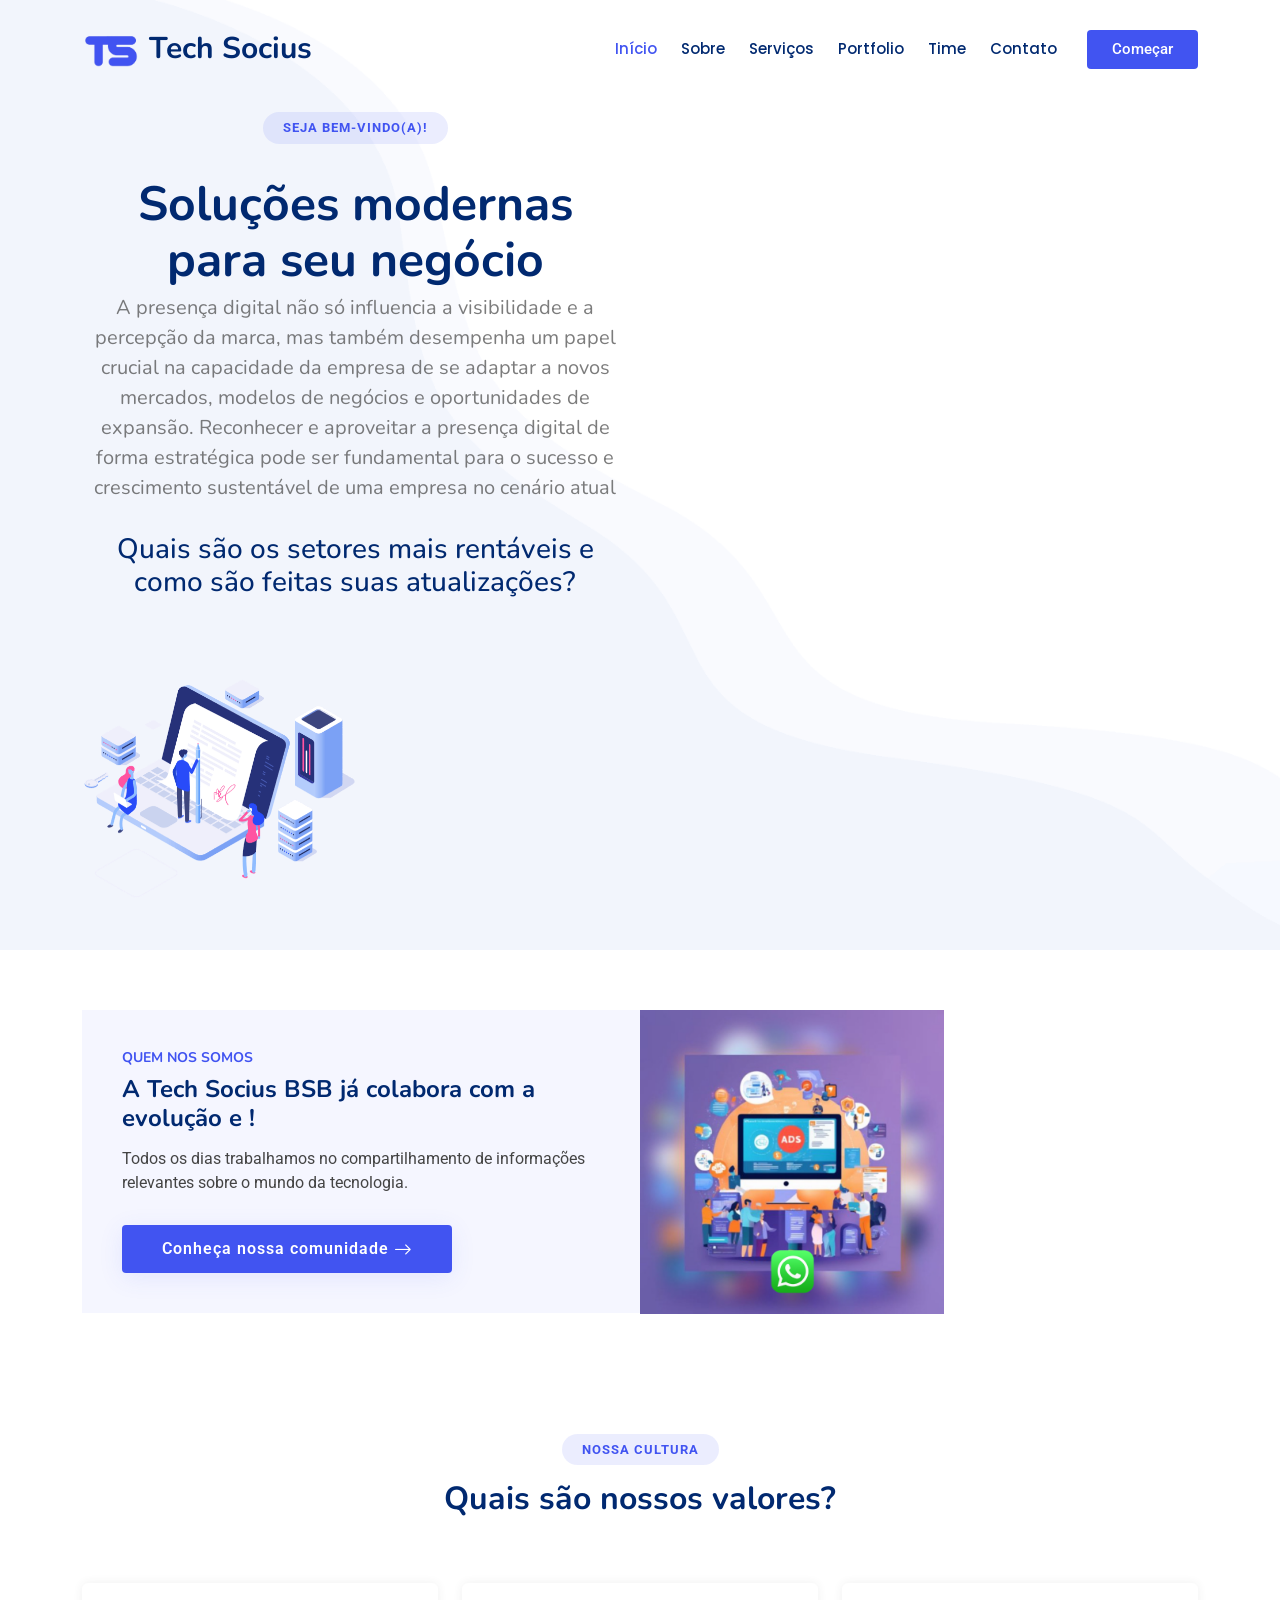
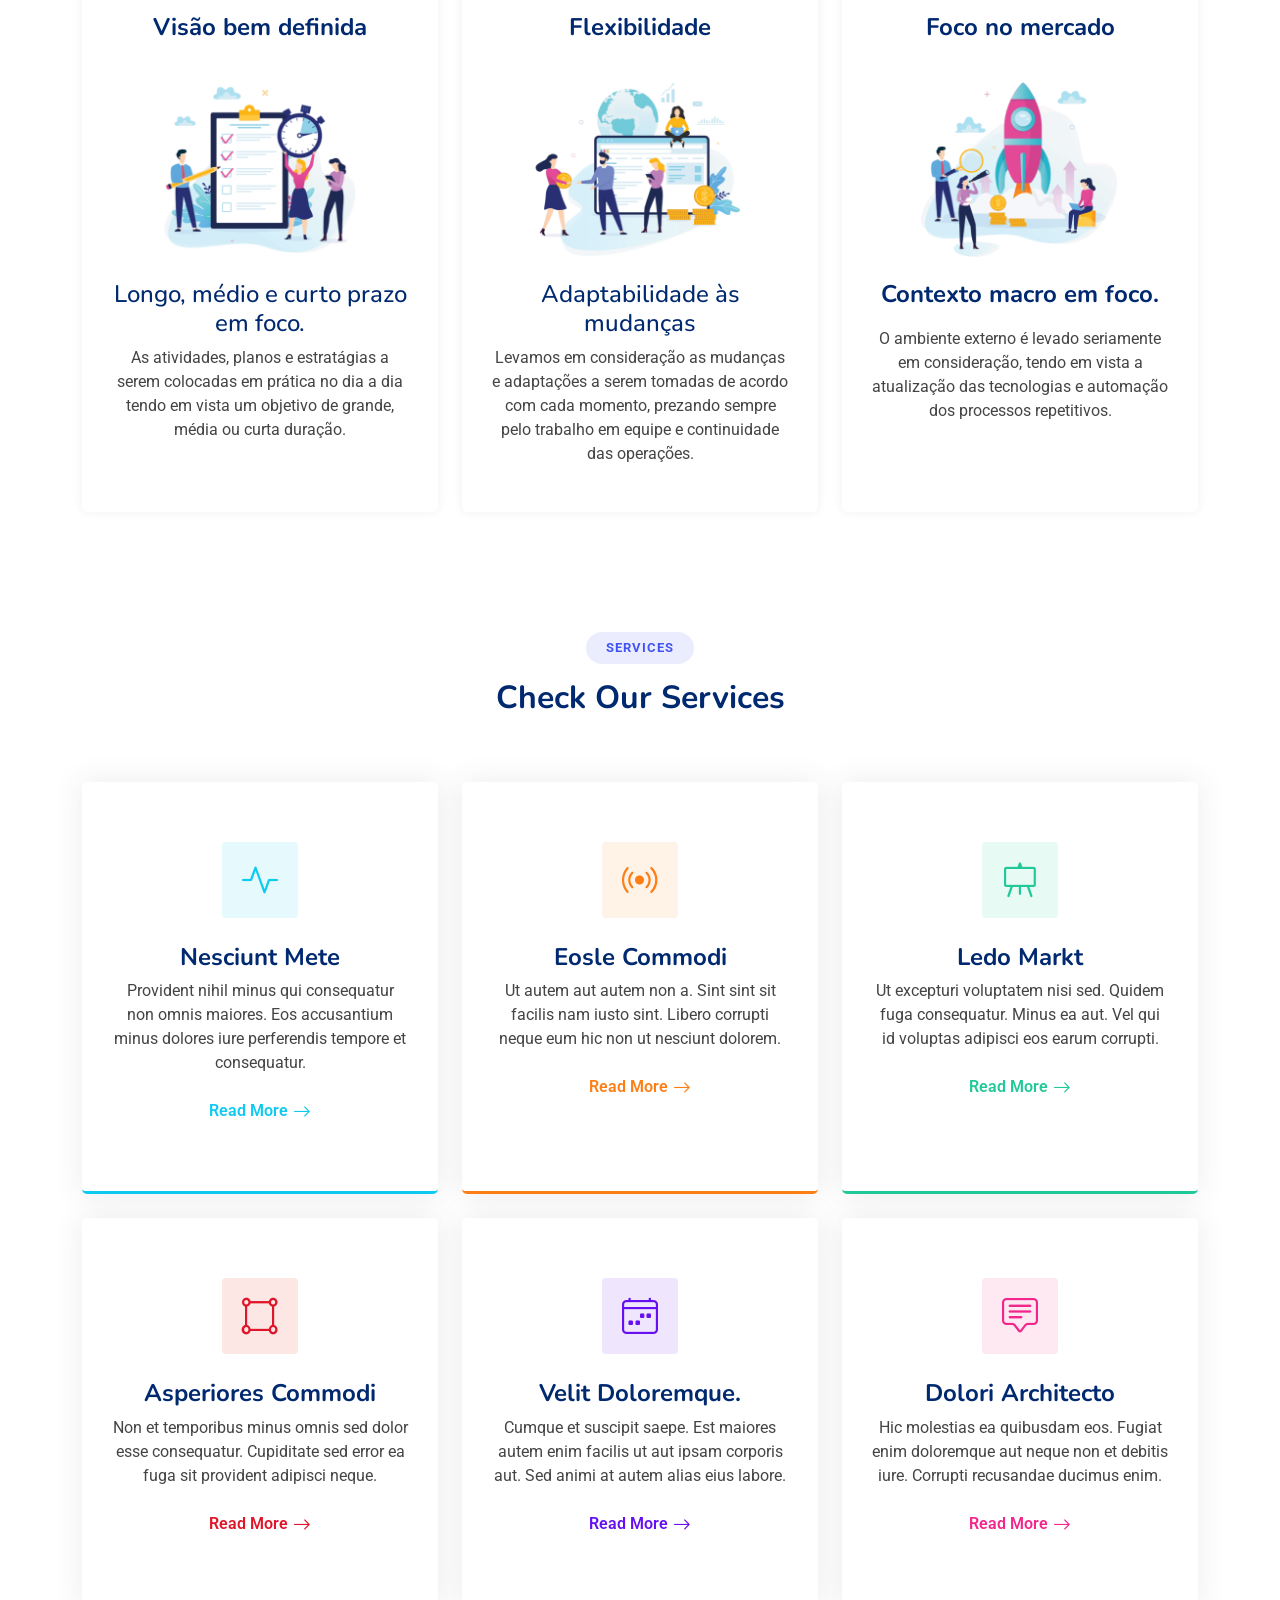
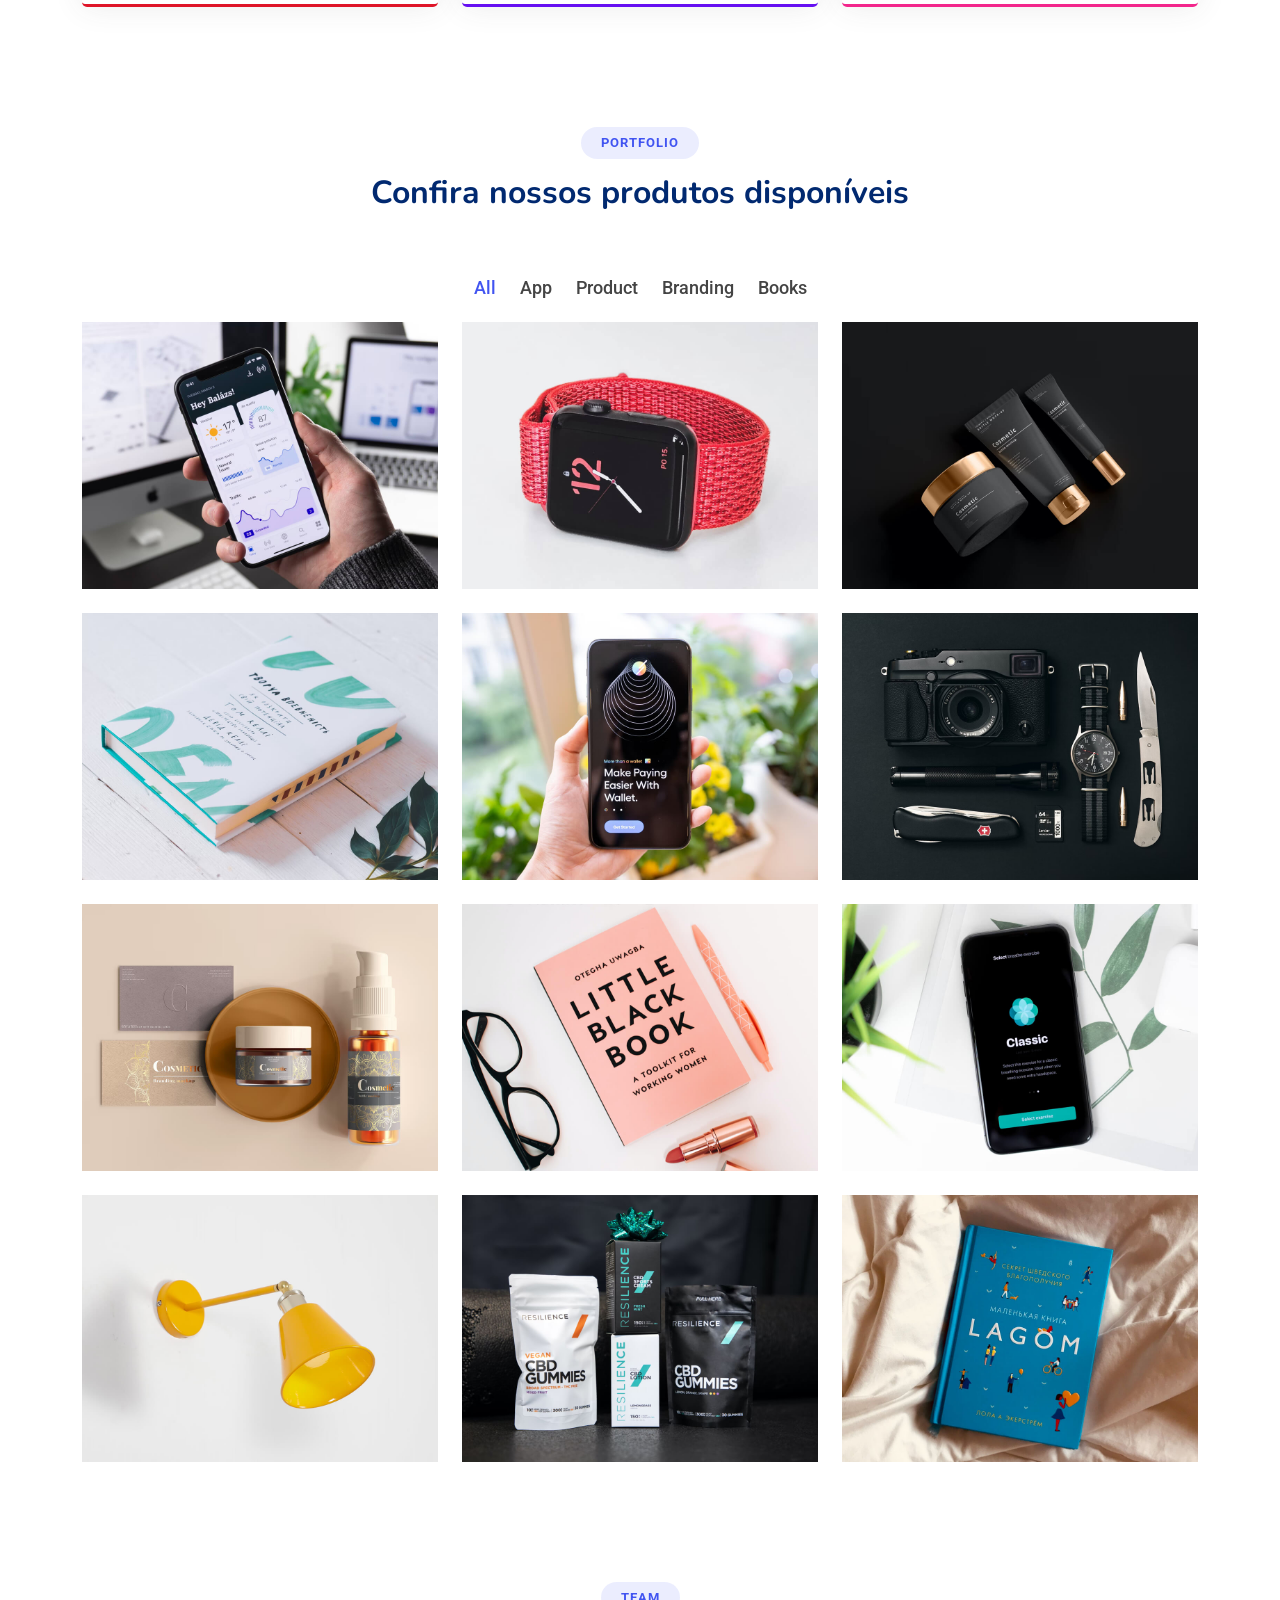
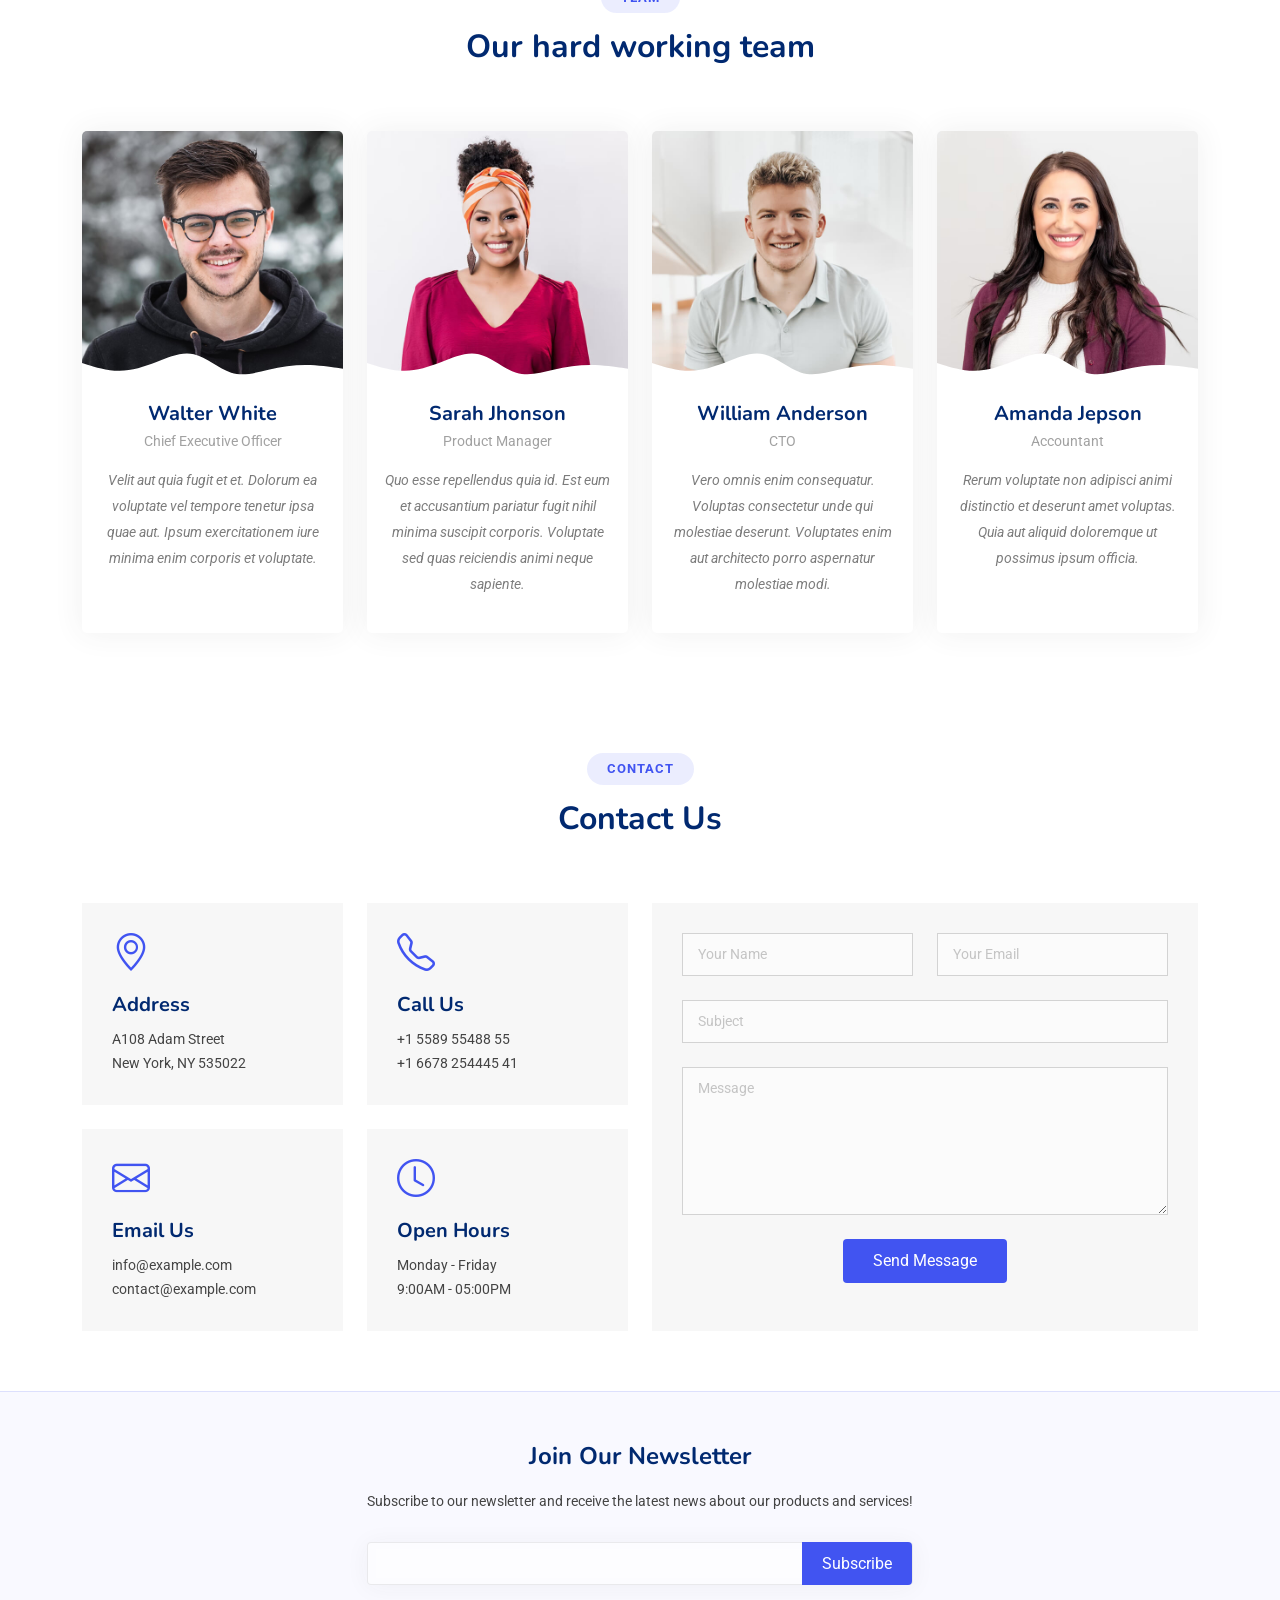
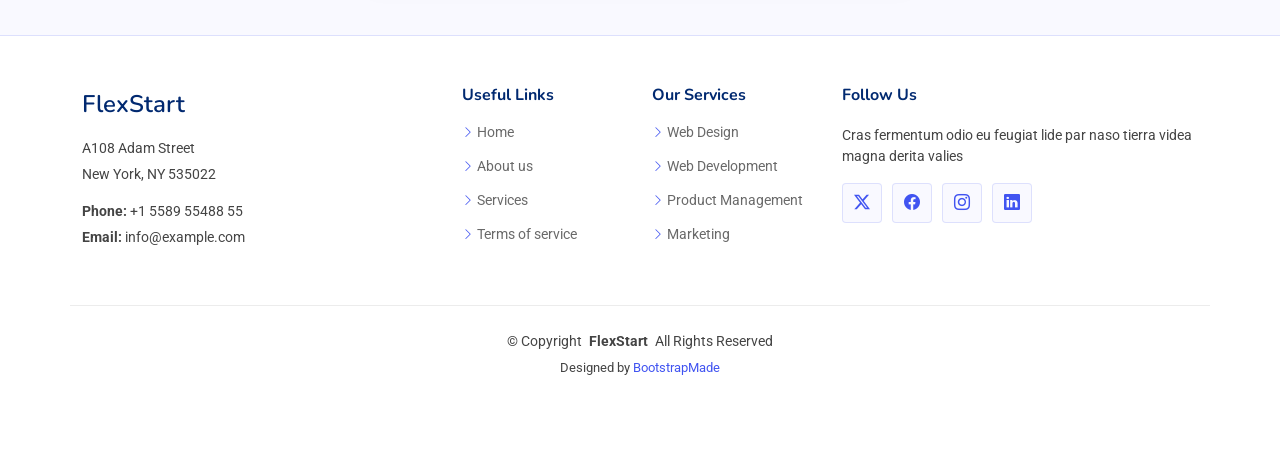
==== commit 3f36af00: "v1.1 (atualizações)" ====
--- a/index.html
+++ b/index.html
@@ -4,7 +4,7 @@
 <head>
   <meta charset="utf-8">
   <meta content="width=device-width, initial-scale=1.0" name="viewport">
-  <title>Index - FlexStart Bootstrap Template</title>
+  <title>Tech Socius BSB</title>
   <meta content="" name="description">
   <meta content="" name="keywords">
 
@@ -26,14 +26,6 @@
 
   <!-- Main CSS File -->
   <link href="assets/css/main.css" rel="stylesheet">
-
-  <!-- =======================================================
-  * Template Name: FlexStart
-  * Template URL: https://bootstrapmade.com/flexstart-bootstrap-startup-template/
-  * Updated: Jun 06 2024 with Bootstrap v5.3.3
-  * Author: BootstrapMade.com
-  * License: https://bootstrapmade.com/license/
-  ======================================================== -->
 </head>
 
 <body class="index-page">
@@ -44,7 +36,7 @@
       <a href="index.html" class="logo d-flex align-items-center me-auto">
         <!-- Uncomment the line below if you also wish to use an image logo -->
         <img src="assets/img/logo.png" alt="">
-        <h1 class="sitename">Tech Socius</h1>
+        <h1 class=" sitename">Tech Socius</h1>
       </a>
 
       <nav id="navmenu" class="navmenu">
@@ -54,7 +46,6 @@
           <li><a href="#services">Serviços</a></li>
           <li><a href="#portfolio">Portfolio</a></li>
           <li><a href="#team">Time</a></li>
-          <li><a href="blog.html">Blog</a></li>
           <li><a href="#contact">Contato</a></li>
         </ul>
         <i class="mobile-nav-toggle d-xl-none bi bi-list"></i>
@@ -71,10 +62,15 @@
     <section id="hero" class="hero section">
 
       <div class="container">
-        <div class="row gy-4">
+        <div class="row gy-5">
           <div class="col-lg-6 order-2 order-lg-1 d-flex flex-column justify-content-center">
-            <h1 data-aos="fade-up">Oferecemos soluções modernas para seu negócio</h1>
-            <p data-aos="fade-up" data-aos-delay="100">Somos um time de universitários comprometidos com a nossa evolução em conjunto com a do seu negócio.</p>
+            <div class="container section-title" data-aos="fade-up">
+              <h2 style="margin: 2rem;">Seja bem-vindo(a)!</h2>
+
+
+            <h1 data-aos="fade-up">Soluções modernas para seu negócio</h1>
+            <p data-aos="fade-up" data-aos-delay="100">A presença digital não só influencia a visibilidade e a percepção da marca, mas também desempenha um papel crucial na capacidade da empresa de se adaptar a novos mercados, modelos de negócios e oportunidades de expansão. Reconhecer e aproveitar a presença digital de forma estratégica pode ser fundamental para o sucesso e crescimento sustentável de uma empresa no cenário atual</p>
+            <h3 data-aos="fade-up">Quais são os setores mais rentáveis e como são feitas suas atualizações?</h3>
           </div>
           <div class="col-lg-6 order-1 order-lg-2 hero-img" data-aos="zoom-out">
             <img src="assets/img/hero-img.png" class="img-fluid animated" alt="">
@@ -92,14 +88,14 @@
 
           <div class="col-lg-6 d-flex flex-column justify-content-center" data-aos="fade-up" data-aos-delay="200">
             <div class="content">
-              <h3>Who We Are</h3>
-              <h2>Expedita voluptas omnis cupiditate totam eveniet nobis sint iste. Dolores est repellat corrupti reprehenderit.</h2>
+              <h3>Quem nos somos</h3>
+              <h2>A Tech Socius BSB já colabora com a evolução e !</h2>
               <p>
-                Quisquam vel ut sint cum eos hic dolores aperiam. Sed deserunt et. Inventore et et dolor consequatur itaque ut voluptate sed et. Magnam nam ipsum tenetur suscipit voluptatum nam et est corrupti.
+                Todos os dias trabalhamos no compartilhamento de informações relevantes sobre o mundo da tecnologia.
               </p>
               <div class="text-center text-lg-start">
-                <a href="#" class="btn-read-more d-inline-flex align-items-center justify-content-center align-self-center">
-                  <span>Read More</span>
+                <a target="_blank" href="https://chat.whatsapp.com/KJ9E1KdNQ6pFxJ7PoWfh7m" class="btn-read-more d-inline-flex align-items-center justify-content-center align-self-center">
+                  <span>Conheça nossa comunidade</span>
                   <i class="bi bi-arrow-right"></i>
                 </a>
               </div>
@@ -107,7 +103,7 @@
           </div>
 
           <div class="col-lg-6 d-flex align-items-center" data-aos="zoom-out" data-aos-delay="200">
-            <img src="assets/img/about.jpg" class="img-fluid" alt="">
+            <img style="width: 19rem;" src="assets/img/about.jpg" class="img-fluid" alt="">
           </div>
 
         </div>
@@ -115,42 +111,49 @@
 
     </section><!-- /About Section -->
 
-    <!-- Values Section -->
-    <section id="values" class="values section">
+     <!-- Values Section -->
+     <section id="values" class="values section">
 
       <!-- Section Title -->
       <div class="container section-title" data-aos="fade-up">
-        <h2>Our Values</h2>
-        <p>What we value most<br></p>
+        <h2>Nossa Cultura</h2>
+        <p>Quais são nossos valores?<br></p>
       </div><!-- End Section Title -->
 
       <div class="container">
 
         <div class="row gy-4">
+
+
+          <div class="col-lg-4" data-aos="fade-up" data-aos-delay="300">
+            <div class="card">
+              <h3>Visão bem definida</h3>
+              <img src="assets/img/values-3.png" class="img-fluid" alt="">
+              <h4>Longo, médio e curto prazo em foco.</h4>
+              <p>As atividades, planos e estratágias a serem colocadas em prática no dia a dia tendo em vista um objetivo de grande, média ou curta duração.</p>
+            </div>
+          </div><!-- End Card Item -->
+
 
           <div class="col-lg-4" data-aos="fade-up" data-aos-delay="100">
             <div class="card">
+              <h3>Flexibilidade</h3>
               <img src="assets/img/values-1.png" class="img-fluid" alt="">
-              <h3>Ad cupiditate sed est odio</h3>
-              <p>Eum ad dolor et. Autem aut fugiat debitis voluptatem consequuntur sit. Et veritatis id.</p>
+              <h4>Adaptabilidade às mudanças</h4>
+              <p>Levamos em consideração as mudanças e adaptações a serem tomadas de acordo com cada momento, prezando sempre pelo trabalho em equipe e continuidade das operações.</p>
             </div>
           </div><!-- End Card Item -->
 
           <div class="col-lg-4" data-aos="fade-up" data-aos-delay="200">
             <div class="card">
+              <h3>Foco no mercado</h3>
               <img src="assets/img/values-2.png" class="img-fluid" alt="">
-              <h3>Voluptatem voluptatum alias</h3>
-              <p>Repudiandae amet nihil natus in distinctio suscipit id. Doloremque ducimus ea sit non.</p>
+              <h3>Contexto macro em foco.</h3>
+              <p>O ambiente externo é levado seriamente em consideração, tendo em vista a atualização das tecnologias e automação dos processos repetitivos.</p>
             </div>
           </div><!-- End Card Item -->
 
-          <div class="col-lg-4" data-aos="fade-up" data-aos-delay="300">
-            <div class="card">
-              <img src="assets/img/values-3.png" class="img-fluid" alt="">
-              <h3>Fugit cupiditate alias nobis.</h3>
-              <p>Quam rem vitae est autem molestias explicabo debitis sint. Vero aliquid quidem commodi.</p>
-            </div>
-          </div><!-- End Card Item -->
+          
 
         </div>
 
@@ -158,202 +161,6 @@
 
     </section><!-- /Values Section -->
 
-    <!-- Stats Section -->
-    <section id="stats" class="stats section">
-
-      <div class="container" data-aos="fade-up" data-aos-delay="100">
-
-        <div class="row gy-4">
-
-          <div class="col-lg-3 col-md-6">
-            <div class="stats-item d-flex align-items-center w-100 h-100">
-              <i class="bi bi-emoji-smile color-blue flex-shrink-0"></i>
-              <div>
-                <span data-purecounter-start="0" data-purecounter-end="232" data-purecounter-duration="1" class="purecounter"></span>
-                <p>Happy Clients</p>
-              </div>
-            </div>
-          </div><!-- End Stats Item -->
-
-          <div class="col-lg-3 col-md-6">
-            <div class="stats-item d-flex align-items-center w-100 h-100">
-              <i class="bi bi-journal-richtext color-orange flex-shrink-0" style="color: #ee6c20;"></i>
-              <div>
-                <span data-purecounter-start="0" data-purecounter-end="521" data-purecounter-duration="1" class="purecounter"></span>
-                <p>Projects</p>
-              </div>
-            </div>
-          </div><!-- End Stats Item -->
-
-          <div class="col-lg-3 col-md-6">
-            <div class="stats-item d-flex align-items-center w-100 h-100">
-              <i class="bi bi-headset color-green flex-shrink-0" style="color: #15be56;"></i>
-              <div>
-                <span data-purecounter-start="0" data-purecounter-end="1463" data-purecounter-duration="1" class="purecounter"></span>
-                <p>Hours Of Support</p>
-              </div>
-            </div>
-          </div><!-- End Stats Item -->
-
-          <div class="col-lg-3 col-md-6">
-            <div class="stats-item d-flex align-items-center w-100 h-100">
-              <i class="bi bi-people color-pink flex-shrink-0" style="color: #bb0852;"></i>
-              <div>
-                <span data-purecounter-start="0" data-purecounter-end="15" data-purecounter-duration="1" class="purecounter"></span>
-                <p>Hard Workers</p>
-              </div>
-            </div>
-          </div><!-- End Stats Item -->
-
-        </div>
-
-      </div>
-
-    </section><!-- /Stats Section -->
-
-    <!-- Features Section -->
-    <section id="features" class="features section">
-
-      <!-- Section Title -->
-      <div class="container section-title" data-aos="fade-up">
-        <h2>Features</h2>
-        <p>Our Advacedd Features<br></p>
-      </div><!-- End Section Title -->
-
-      <div class="container">
-
-        <div class="row gy-5">
-
-          <div class="col-xl-6" data-aos="zoom-out" data-aos-delay="100">
-            <img src="assets/img/features.png" class="img-fluid" alt="">
-          </div>
-
-          <div class="col-xl-6 d-flex">
-            <div class="row align-self-center gy-4">
-
-              <div class="col-md-6" data-aos="fade-up" data-aos-delay="200">
-                <div class="feature-box d-flex align-items-center">
-                  <i class="bi bi-check"></i>
-                  <h3>Eos aspernatur rem</h3>
-                </div>
-              </div><!-- End Feature Item -->
-
-              <div class="col-md-6" data-aos="fade-up" data-aos-delay="300">
-                <div class="feature-box d-flex align-items-center">
-                  <i class="bi bi-check"></i>
-                  <h3>Facilis neque ipsa</h3>
-                </div>
-              </div><!-- End Feature Item -->
-
-              <div class="col-md-6" data-aos="fade-up" data-aos-delay="400">
-                <div class="feature-box d-flex align-items-center">
-                  <i class="bi bi-check"></i>
-                  <h3>Volup amet volupt</h3>
-                </div>
-              </div><!-- End Feature Item -->
-
-              <div class="col-md-6" data-aos="fade-up" data-aos-delay="500">
-                <div class="feature-box d-flex align-items-center">
-                  <i class="bi bi-check"></i>
-                  <h3>Rerum omnis sint</h3>
-                </div>
-              </div><!-- End Feature Item -->
-
-              <div class="col-md-6" data-aos="fade-up" data-aos-delay="600">
-                <div class="feature-box d-flex align-items-center">
-                  <i class="bi bi-check"></i>
-                  <h3>Alias possimus</h3>
-                </div>
-              </div><!-- End Feature Item -->
-
-              <div class="col-md-6" data-aos="fade-up" data-aos-delay="700">
-                <div class="feature-box d-flex align-items-center">
-                  <i class="bi bi-check"></i>
-                  <h3>Repellendus molli</h3>
-                </div>
-              </div><!-- End Feature Item -->
-
-            </div>
-          </div>
-
-        </div>
-
-      </div>
-
-    </section><!-- /Features Section -->
-
-    <!-- Alt Features Section -->
-    <section id="alt-features" class="alt-features section">
-
-      <div class="container">
-
-        <div class="row gy-5">
-
-          <div class="col-xl-7 d-flex order-2 order-xl-1" data-aos="fade-up" data-aos-delay="200">
-
-            <div class="row align-self-center gy-5">
-
-              <div class="col-md-6 icon-box">
-                <i class="bi bi-award"></i>
-                <div>
-                  <h4>Corporis voluptates sit</h4>
-                  <p>Consequuntur sunt aut quasi enim aliquam quae harum pariatur laboris nisi ut aliquip</p>
-                </div>
-              </div><!-- End Feature Item -->
-
-              <div class="col-md-6 icon-box">
-                <i class="bi bi-card-checklist"></i>
-                <div>
-                  <h4>Ullamco laboris nisi</h4>
-                  <p>Excepteur sint occaecat cupidatat non proident, sunt in culpa qui officia deserunt</p>
-                </div>
-              </div><!-- End Feature Item -->
-
-              <div class="col-md-6 icon-box">
-                <i class="bi bi-dribbble"></i>
-                <div>
-                  <h4>Labore consequatur</h4>
-                  <p>Aut suscipit aut cum nemo deleniti aut omnis. Doloribus ut maiores omnis facere</p>
-                </div>
-              </div><!-- End Feature Item -->
-
-              <div class="col-md-6 icon-box">
-                <i class="bi bi-filter-circle"></i>
-                <div>
-                  <h4>Beatae veritatis</h4>
-                  <p>Expedita veritatis consequuntur nihil tempore laudantium vitae denat pacta</p>
-                </div>
-              </div><!-- End Feature Item -->
-
-              <div class="col-md-6 icon-box">
-                <i class="bi bi-lightning-charge"></i>
-                <div>
-                  <h4>Molestiae dolor</h4>
-                  <p>Et fuga et deserunt et enim. Dolorem architecto ratione tensa raptor marte</p>
-                </div>
-              </div><!-- End Feature Item -->
-
-              <div class="col-md-6 icon-box">
-                <i class="bi bi-patch-check"></i>
-                <div>
-                  <h4>Explicabo consectetur</h4>
-                  <p>Est autem dicta beatae suscipit. Sint veritatis et sit quasi ab aut inventore</p>
-                </div>
-              </div><!-- End Feature Item -->
-
-            </div>
-
-          </div>
-
-          <div class="col-xl-5 d-flex align-items-center order-1 order-xl-2" data-aos="fade-up" data-aos-delay="100">
-            <img src="assets/img/alt-features.png" class="img-fluid" alt="">
-          </div>
-
-        </div>
-
-      </div>
-
-    </section><!-- /Alt Features Section -->
 
     <!-- Services Section -->
     <section id="services" class="services section">
@@ -428,180 +235,6 @@
 
     </section><!-- /Services Section -->
 
-    <!-- Pricing Section -->
-    <section id="pricing" class="pricing section">
-
-      <!-- Section Title -->
-      <div class="container section-title" data-aos="fade-up">
-        <h2>Pricing</h2>
-        <p>Check Our Affordable Pricing<br></p>
-      </div><!-- End Section Title -->
-
-      <div class="container">
-
-        <div class="row gy-4">
-
-          <div class="col-lg-3 col-md-6" data-aos="zoom-in" data-aos-delay="100">
-            <div class="pricing-tem">
-              <h3 style="color: #20c997;">Free Plan</h3>
-              <div class="price"><sup>$</sup>0<span> / mo</span></div>
-              <div class="icon">
-                <i class="bi bi-box" style="color: #20c997;"></i>
-              </div>
-              <ul>
-                <li>Aida dere</li>
-                <li>Nec feugiat nisl</li>
-                <li>Nulla at volutpat dola</li>
-                <li class="na">Pharetra massa</li>
-                <li class="na">Massa ultricies mi</li>
-              </ul>
-              <a href="#" class="btn-buy">Buy Now</a>
-            </div>
-          </div><!-- End Pricing Item -->
-
-          <div class="col-lg-3 col-md-6" data-aos="zoom-in" data-aos-delay="200">
-            <div class="pricing-tem">
-              <span class="featured">Featured</span>
-              <h3 style="color: #0dcaf0;">Starter Plan</h3>
-              <div class="price"><sup>$</sup>19<span> / mo</span></div>
-              <div class="icon">
-                <i class="bi bi-send" style="color: #0dcaf0;"></i>
-              </div>
-              <ul>
-                <li>Aida dere</li>
-                <li>Nec feugiat nisl</li>
-                <li>Nulla at volutpat dola</li>
-                <li>Pharetra massa</li>
-                <li class="na">Massa ultricies mi</li>
-              </ul>
-              <a href="#" class="btn-buy">Buy Now</a>
-            </div>
-          </div><!-- End Pricing Item -->
-
-          <div class="col-lg-3 col-md-6" data-aos="zoom-in" data-aos-delay="300">
-            <div class="pricing-tem">
-              <h3 style="color: #fd7e14;">Business Plan</h3>
-              <div class="price"><sup>$</sup>29<span> / mo</span></div>
-              <div class="icon">
-                <i class="bi bi-airplane" style="color: #fd7e14;"></i>
-              </div>
-              <ul>
-                <li>Aida dere</li>
-                <li>Nec feugiat nisl</li>
-                <li>Nulla at volutpat dola</li>
-                <li>Pharetra massa</li>
-                <li>Massa ultricies mi</li>
-              </ul>
-              <a href="#" class="btn-buy">Buy Now</a>
-            </div>
-          </div><!-- End Pricing Item -->
-
-          <div class="col-lg-3 col-md-6" data-aos="zoom-in" data-aos-delay="400">
-            <div class="pricing-tem">
-              <h3 style="color: #0d6efd;">Ultimate Plan</h3>
-              <div class="price"><sup>$</sup>49<span> / mo</span></div>
-              <div class="icon">
-                <i class="bi bi-rocket" style="color: #0d6efd;"></i>
-              </div>
-              <ul>
-                <li>Aida dere</li>
-                <li>Nec feugiat nisl</li>
-                <li>Nulla at volutpat dola</li>
-                <li>Pharetra massa</li>
-                <li>Massa ultricies mi</li>
-              </ul>
-              <a href="#" class="btn-buy">Buy Now</a>
-            </div>
-          </div><!-- End Pricing Item -->
-
-        </div><!-- End pricing row -->
-
-      </div>
-
-    </section><!-- /Pricing Section -->
-
-    <!-- Faq Section -->
-    <section id="faq" class="faq section">
-
-      <!-- Section Title -->
-      <div class="container section-title" data-aos="fade-up">
-        <h2>F.A.Q</h2>
-        <p>Frequently Asked Questions</p>
-      </div><!-- End Section Title -->
-
-      <div class="container">
-
-        <div class="row">
-
-          <div class="col-lg-6" data-aos="fade-up" data-aos-delay="100">
-
-            <div class="faq-container">
-
-              <div class="faq-item faq-active">
-                <h3>Non consectetur a erat nam at lectus urna duis?</h3>
-                <div class="faq-content">
-                  <p>Feugiat pretium nibh ipsum consequat. Tempus iaculis urna id volutpat lacus laoreet non curabitur gravida. Venenatis lectus magna fringilla urna porttitor rhoncus dolor purus non.</p>
-                </div>
-                <i class="faq-toggle bi bi-chevron-right"></i>
-              </div><!-- End Faq item-->
-
-              <div class="faq-item">
-                <h3>Feugiat scelerisque varius morbi enim nunc faucibus a pellentesque?</h3>
-                <div class="faq-content">
-                  <p>Dolor sit amet consectetur adipiscing elit pellentesque habitant morbi. Id interdum velit laoreet id donec ultrices. Fringilla phasellus faucibus scelerisque eleifend donec pretium. Est pellentesque elit ullamcorper dignissim. Mauris ultrices eros in cursus turpis massa tincidunt dui.</p>
-                </div>
-                <i class="faq-toggle bi bi-chevron-right"></i>
-              </div><!-- End Faq item-->
-
-              <div class="faq-item">
-                <h3>Dolor sit amet consectetur adipiscing elit pellentesque?</h3>
-                <div class="faq-content">
-                  <p>Eleifend mi in nulla posuere sollicitudin aliquam ultrices sagittis orci. Faucibus pulvinar elementum integer enim. Sem nulla pharetra diam sit amet nisl suscipit. Rutrum tellus pellentesque eu tincidunt. Lectus urna duis convallis convallis tellus. Urna molestie at elementum eu facilisis sed odio morbi quis</p>
-                </div>
-                <i class="faq-toggle bi bi-chevron-right"></i>
-              </div><!-- End Faq item-->
-
-            </div>
-
-          </div><!-- End Faq Column-->
-
-          <div class="col-lg-6" data-aos="fade-up" data-aos-delay="200">
-
-            <div class="faq-container">
-
-              <div class="faq-item">
-                <h3>Ac odio tempor orci dapibus. Aliquam eleifend mi in nulla?</h3>
-                <div class="faq-content">
-                  <p>Dolor sit amet consectetur adipiscing elit pellentesque habitant morbi. Id interdum velit laoreet id donec ultrices. Fringilla phasellus faucibus scelerisque eleifend donec pretium. Est pellentesque elit ullamcorper dignissim. Mauris ultrices eros in cursus turpis massa tincidunt dui.</p>
-                </div>
-                <i class="faq-toggle bi bi-chevron-right"></i>
-              </div><!-- End Faq item-->
-
-              <div class="faq-item">
-                <h3>Tempus quam pellentesque nec nam aliquam sem et tortor consequat?</h3>
-                <div class="faq-content">
-                  <p>Molestie a iaculis at erat pellentesque adipiscing commodo. Dignissim suspendisse in est ante in. Nunc vel risus commodo viverra maecenas accumsan. Sit amet nisl suscipit adipiscing bibendum est. Purus gravida quis blandit turpis cursus in</p>
-                </div>
-                <i class="faq-toggle bi bi-chevron-right"></i>
-              </div><!-- End Faq item-->
-
-              <div class="faq-item">
-                <h3>Perspiciatis quod quo quos nulla quo illum ullam?</h3>
-                <div class="faq-content">
-                  <p>Enim ea facilis quaerat voluptas quidem et dolorem. Quis et consequatur non sed in suscipit sequi. Distinctio ipsam dolore et.</p>
-                </div>
-                <i class="faq-toggle bi bi-chevron-right"></i>
-              </div><!-- End Faq item-->
-
-            </div>
-
-          </div><!-- End Faq Column-->
-
-        </div>
-
-      </div>
-
-    </section><!-- /Faq Section -->
 
     <!-- Portfolio Section -->
     <section id="portfolio" class="portfolio section">
@@ -609,7 +242,7 @@
       <!-- Section Title -->
       <div class="container section-title" data-aos="fade-up">
         <h2>Portfolio</h2>
-        <p>Check our latest work</p>
+        <p>Confira nossos produtos disponíveis</p>
       </div><!-- End Section Title -->
 
       <div class="container">
@@ -778,132 +411,6 @@
 
     </section><!-- /Portfolio Section -->
 
-    <!-- Testimonials Section -->
-    <section id="testimonials" class="testimonials section">
-
-      <!-- Section Title -->
-      <div class="container section-title" data-aos="fade-up">
-        <h2>Testimonials</h2>
-        <p>What they are saying about us<br></p>
-      </div><!-- End Section Title -->
-
-      <div class="container" data-aos="fade-up" data-aos-delay="100">
-
-        <div class="swiper">
-          <script type="application/json" class="swiper-config">
-            {
-              "loop": true,
-              "speed": 600,
-              "autoplay": {
-                "delay": 5000
-              },
-              "slidesPerView": "auto",
-              "pagination": {
-                "el": ".swiper-pagination",
-                "type": "bullets",
-                "clickable": true
-              },
-              "breakpoints": {
-                "320": {
-                  "slidesPerView": 1,
-                  "spaceBetween": 40
-                },
-                "1200": {
-                  "slidesPerView": 3,
-                  "spaceBetween": 1
-                }
-              }
-            }
-          </script>
-          <div class="swiper-wrapper">
-
-            <div class="swiper-slide">
-              <div class="testimonial-item">
-                <div class="stars">
-                  <i class="bi bi-star-fill"></i><i class="bi bi-star-fill"></i><i class="bi bi-star-fill"></i><i class="bi bi-star-fill"></i><i class="bi bi-star-fill"></i>
-                </div>
-                <p>
-                  Proin iaculis purus consequat sem cure digni ssim donec porttitora entum suscipit rhoncus. Accusantium quam, ultricies eget id, aliquam eget nibh et. Maecen aliquam, risus at semper.
-                </p>
-                <div class="profile mt-auto">
-                  <img src="assets/img/testimonials/testimonials-1.jpg" class="testimonial-img" alt="">
-                  <h3>Saul Goodman</h3>
-                  <h4>Ceo &amp; Founder</h4>
-                </div>
-              </div>
-            </div><!-- End testimonial item -->
-
-            <div class="swiper-slide">
-              <div class="testimonial-item">
-                <div class="stars">
-                  <i class="bi bi-star-fill"></i><i class="bi bi-star-fill"></i><i class="bi bi-star-fill"></i><i class="bi bi-star-fill"></i><i class="bi bi-star-fill"></i>
-                </div>
-                <p>
-                  Export tempor illum tamen malis malis eram quae irure esse labore quem cillum quid cillum eram malis quorum velit fore eram velit sunt aliqua noster fugiat irure amet legam anim culpa.
-                </p>
-                <div class="profile mt-auto">
-                  <img src="assets/img/testimonials/testimonials-2.jpg" class="testimonial-img" alt="">
-                  <h3>Sara Wilsson</h3>
-                  <h4>Designer</h4>
-                </div>
-              </div>
-            </div><!-- End testimonial item -->
-
-            <div class="swiper-slide">
-              <div class="testimonial-item">
-                <div class="stars">
-                  <i class="bi bi-star-fill"></i><i class="bi bi-star-fill"></i><i class="bi bi-star-fill"></i><i class="bi bi-star-fill"></i><i class="bi bi-star-fill"></i>
-                </div>
-                <p>
-                  Enim nisi quem export duis labore cillum quae magna enim sint quorum nulla quem veniam duis minim tempor labore quem eram duis noster aute amet eram fore quis sint minim.
-                </p>
-                <div class="profile mt-auto">
-                  <img src="assets/img/testimonials/testimonials-3.jpg" class="testimonial-img" alt="">
-                  <h3>Jena Karlis</h3>
-                  <h4>Store Owner</h4>
-                </div>
-              </div>
-            </div><!-- End testimonial item -->
-
-            <div class="swiper-slide">
-              <div class="testimonial-item">
-                <div class="stars">
-                  <i class="bi bi-star-fill"></i><i class="bi bi-star-fill"></i><i class="bi bi-star-fill"></i><i class="bi bi-star-fill"></i><i class="bi bi-star-fill"></i>
-                </div>
-                <p>
-                  Fugiat enim eram quae cillum dolore dolor amet nulla culpa multos export minim fugiat minim velit minim dolor enim duis veniam ipsum anim magna sunt elit fore quem dolore labore illum veniam.
-                </p>
-                <div class="profile mt-auto">
-                  <img src="assets/img/testimonials/testimonials-4.jpg" class="testimonial-img" alt="">
-                  <h3>Matt Brandon</h3>
-                  <h4>Freelancer</h4>
-                </div>
-              </div>
-            </div><!-- End testimonial item -->
-
-            <div class="swiper-slide">
-              <div class="testimonial-item">
-                <div class="stars">
-                  <i class="bi bi-star-fill"></i><i class="bi bi-star-fill"></i><i class="bi bi-star-fill"></i><i class="bi bi-star-fill"></i><i class="bi bi-star-fill"></i>
-                </div>
-                <p>
-                  Quis quorum aliqua sint quem legam fore sunt eram irure aliqua veniam tempor noster veniam enim culpa labore duis sunt culpa nulla illum cillum fugiat legam esse veniam culpa fore nisi cillum quid.
-                </p>
-                <div class="profile mt-auto">
-                  <img src="assets/img/testimonials/testimonials-5.jpg" class="testimonial-img" alt="">
-                  <h3>John Larson</h3>
-                  <h4>Entrepreneur</h4>
-                </div>
-              </div>
-            </div><!-- End testimonial item -->
-
-          </div>
-          <div class="swiper-pagination"></div>
-        </div>
-
-      </div>
-
-    </section><!-- /Testimonials Section -->
 
     <!-- Team Section -->
     <section id="team" class="team section">
@@ -999,180 +506,6 @@
       </div>
 
     </section><!-- /Team Section -->
-
-    <!-- Clients Section -->
-    <section id="clients" class="clients section">
-
-      <!-- Section Title -->
-      <div class="container section-title" data-aos="fade-up">
-        <h2>Clients</h2>
-        <p>We work with best clients<br></p>
-      </div><!-- End Section Title -->
-
-      <div class="container" data-aos="fade-up" data-aos-delay="100">
-
-        <div class="swiper">
-          <script type="application/json" class="swiper-config">
-            {
-              "loop": true,
-              "speed": 600,
-              "autoplay": {
-                "delay": 5000
-              },
-              "slidesPerView": "auto",
-              "pagination": {
-                "el": ".swiper-pagination",
-                "type": "bullets",
-                "clickable": true
-              },
-              "breakpoints": {
-                "320": {
-                  "slidesPerView": 2,
-                  "spaceBetween": 40
-                },
-                "480": {
-                  "slidesPerView": 3,
-                  "spaceBetween": 60
-                },
-                "640": {
-                  "slidesPerView": 4,
-                  "spaceBetween": 80
-                },
-                "992": {
-                  "slidesPerView": 6,
-                  "spaceBetween": 120
-                }
-              }
-            }
-          </script>
-          <div class="swiper-wrapper align-items-center">
-            <div class="swiper-slide"><img src="assets/img/clients/client-1.png" class="img-fluid" alt=""></div>
-            <div class="swiper-slide"><img src="assets/img/clients/client-2.png" class="img-fluid" alt=""></div>
-            <div class="swiper-slide"><img src="assets/img/clients/client-3.png" class="img-fluid" alt=""></div>
-            <div class="swiper-slide"><img src="assets/img/clients/client-4.png" class="img-fluid" alt=""></div>
-            <div class="swiper-slide"><img src="assets/img/clients/client-5.png" class="img-fluid" alt=""></div>
-            <div class="swiper-slide"><img src="assets/img/clients/client-6.png" class="img-fluid" alt=""></div>
-            <div class="swiper-slide"><img src="assets/img/clients/client-7.png" class="img-fluid" alt=""></div>
-            <div class="swiper-slide"><img src="assets/img/clients/client-8.png" class="img-fluid" alt=""></div>
-          </div>
-          <div class="swiper-pagination"></div>
-        </div>
-
-      </div>
-
-    </section><!-- /Clients Section -->
-
-    <!-- Recent Posts Section -->
-    <section id="recent-posts" class="recent-posts section">
-
-      <!-- Section Title -->
-      <div class="container section-title" data-aos="fade-up">
-        <h2>Recent Posts</h2>
-        <p>Recent posts form our Blog</p>
-      </div><!-- End Section Title -->
-
-      <div class="container">
-
-        <div class="row gy-5">
-
-          <div class="col-xl-4 col-md-6">
-            <div class="post-item position-relative h-100" data-aos="fade-up" data-aos-delay="100">
-
-              <div class="post-img position-relative overflow-hidden">
-                <img src="assets/img/blog/blog-1.jpg" class="img-fluid" alt="">
-                <span class="post-date">December 12</span>
-              </div>
-
-              <div class="post-content d-flex flex-column">
-
-                <h3 class="post-title">Eum ad dolor et. Autem aut fugiat debitis</h3>
-
-                <div class="meta d-flex align-items-center">
-                  <div class="d-flex align-items-center">
-                    <i class="bi bi-person"></i> <span class="ps-2">Julia Parker</span>
-                  </div>
-                  <span class="px-3 text-black-50">/</span>
-                  <div class="d-flex align-items-center">
-                    <i class="bi bi-folder2"></i> <span class="ps-2">Politics</span>
-                  </div>
-                </div>
-
-                <hr>
-
-                <a href="blog-details.html" class="readmore stretched-link"><span>Read More</span><i class="bi bi-arrow-right"></i></a>
-
-              </div>
-
-            </div>
-          </div><!-- End post item -->
-
-          <div class="col-xl-4 col-md-6">
-            <div class="post-item position-relative h-100" data-aos="fade-up" data-aos-delay="200">
-
-              <div class="post-img position-relative overflow-hidden">
-                <img src="assets/img/blog/blog-2.jpg" class="img-fluid" alt="">
-                <span class="post-date">July 17</span>
-              </div>
-
-              <div class="post-content d-flex flex-column">
-
-                <h3 class="post-title">Et repellendus molestiae qui est sed omnis</h3>
-
-                <div class="meta d-flex align-items-center">
-                  <div class="d-flex align-items-center">
-                    <i class="bi bi-person"></i> <span class="ps-2">Mario Douglas</span>
-                  </div>
-                  <span class="px-3 text-black-50">/</span>
-                  <div class="d-flex align-items-center">
-                    <i class="bi bi-folder2"></i> <span class="ps-2">Sports</span>
-                  </div>
-                </div>
-
-                <hr>
-
-                <a href="blog-details.html" class="readmore stretched-link"><span>Read More</span><i class="bi bi-arrow-right"></i></a>
-
-              </div>
-
-            </div>
-          </div><!-- End post item -->
-
-          <div class="col-xl-4 col-md-6" data-aos="fade-up" data-aos-delay="300">
-            <div class="post-item position-relative h-100">
-
-              <div class="post-img position-relative overflow-hidden">
-                <img src="assets/img/blog/blog-3.jpg" class="img-fluid" alt="">
-                <span class="post-date">September 05</span>
-              </div>
-
-              <div class="post-content d-flex flex-column">
-
-                <h3 class="post-title">Quia assumenda est et veritati tirana ploder</h3>
-
-                <div class="meta d-flex align-items-center">
-                  <div class="d-flex align-items-center">
-                    <i class="bi bi-person"></i> <span class="ps-2">Lisa Hunter</span>
-                  </div>
-                  <span class="px-3 text-black-50">/</span>
-                  <div class="d-flex align-items-center">
-                    <i class="bi bi-folder2"></i> <span class="ps-2">Economics</span>
-                  </div>
-                </div>
-
-                <hr>
-
-                <a href="blog-details.html" class="readmore stretched-link"><span>Read More</span><i class="bi bi-arrow-right"></i></a>
-
-              </div>
-
-            </div>
-          </div><!-- End post item -->
-
-        </div>
-
-      </div>
-
-    </section><!-- /Recent Posts Section -->
 
     <!-- Contact Section -->
     <section id="contact" class="contact section">
--- a/assets/css/main.css
+++ b/assets/css/main.css
@@ -0,0 +1,2745 @@
+
+/*# Font & Color Variables
+ Fonts */
+:root {
+  --default-font: "Roboto",  system-ui, -apple-system, "Segoe UI", Roboto, "Helvetica Neue", Arial, "Noto Sans", "Liberation Sans", sans-serif, "Apple Color Emoji", "Segoe UI Emoji", "Segoe UI Symbol", "Noto Color Emoji";
+  --heading-font: "Nunito",  sans-serif;
+  --nav-font: "Poppins",  sans-serif;
+}
+
+/* Global Colors - The following color variables are used throughout the website. Updating them here will change the color scheme of the entire website */
+:root { 
+  --background-color: #ffffff; /* Background color for the entire website, including individual sections */
+  --default-color: #444444; /* Default color used for the majority of the text content across the entire website */
+  --heading-color: #012970; /* Color for headings, subheadings and title throughout the website */
+  --accent-color: #4154f1; /* Accent color that represents your brand on the website. It's used for buttons, links, and other elements that need to stand out */
+  --contrast-color: #ffffff; /* The contrast color is used for elements when the background color is one of the heading, accent, or default colors. Its purpose is to ensure proper contrast and readability when placed over these more dominant colors */
+}
+
+/* Nav Menu Colors - The following color variables are used specifically for the navigation menu. They are separate from the global colors to allow for more customization options */
+:root {
+  --nav-color: #012970;  /* The default color of the main navmenu links */
+  --nav-hover-color: #4154f1; /* Applied to main navmenu links when they are hovered over or active */
+  --nav-dropdown-background-color: #ffffff; /* Used as the background color for dropdown items that appear when hovering over primary navigation items */
+  --nav-dropdown-color: #212529; /* Used for navigation links of the dropdown items in the navigation menu. */
+  --nav-dropdown-hover-color: #4154f1; /* Similar to --nav-hover-color, this color is applied to dropdown navigation links when they are hovered over. */
+}
+
+/* Smooth scroll */
+:root {
+  scroll-behavior: smooth;
+}
+
+/*--------------------------------------------------------------
+# General
+--------------------------------------------------------------*/
+body {
+  color: var(--default-color);
+  background-color: var(--background-color);
+  font-family: var(--default-font);
+}
+
+a {
+  color: var(--accent-color);
+  text-decoration: none;
+  transition: 0.3s;
+}
+
+a:hover {
+  color: color-mix(in srgb, var(--accent-color), transparent 25%);
+  text-decoration: none;
+}
+
+h1,
+h2,
+h3,
+h4,
+h5,
+h6 {
+  color: var(--heading-color);
+  font-family: var(--heading-font);
+}
+
+/*--------------------------------------------------------------
+# Global Header
+--------------------------------------------------------------*/
+.header {
+  color: var(--default-color);
+  background-color: var(--background-color);
+  padding: 20px 0;
+  transition: all 0.5s;
+  z-index: 997;
+}
+
+.header .logo {
+  line-height: 1;
+}
+
+.header .logo img {
+  max-height: 36px;
+  margin-right: 8px;
+}
+
+.header .logo h1 {
+  font-size: 30px;
+  margin: 0;
+  font-weight: 700;
+  color: var(--heading-color);
+}
+
+.header .btn-getstarted,
+.header .btn-getstarted:focus {
+  color: var(--contrast-color);
+  background: var(--accent-color);
+  font-size: 15px;
+  padding: 8px 25px;
+  margin: 0 0 0 30px;
+  border-radius: 4px;
+  transition: 0.3s;
+  font-weight: 500;
+}
+
+.header .btn-getstarted:hover,
+.header .btn-getstarted:focus:hover {
+  color: var(--contrast-color);
+  background: color-mix(in srgb, var(--accent-color), transparent 15%);
+}
+
+@media (max-width: 1200px) {
+  .header .logo {
+    order: 1;
+  }
+
+  .header .btn-getstarted {
+    order: 2;
+    margin: 0 15px 0 0;
+    padding: 6px 15px;
+  }
+
+  .header .navmenu {
+    order: 3;
+  }
+}
+
+.scrolled .header {
+  box-shadow: 0px 0 18px color-mix(in srgb, var(--default-color), transparent 85%);
+}
+
+/* Index Page Header
+------------------------------*/
+.index-page .header {
+  --background-color: rgba(255, 255, 255, 0);
+}
+
+/* Index Page Header on Scroll
+------------------------------*/
+.index-page.scrolled .header {
+  --background-color: #ffffff;
+}
+
+/*--------------------------------------------------------------
+# Navigation Menu
+--------------------------------------------------------------*/
+/* Navmenu - Desktop */
+@media (min-width: 1200px) {
+  .navmenu {
+    padding: 0;
+  }
+
+  .navmenu ul {
+    margin: 0;
+    padding: 0;
+    display: flex;
+    list-style: none;
+    align-items: center;
+  }
+
+  .navmenu li {
+    position: relative;
+  }
+
+  .navmenu a,
+  .navmenu a:focus {
+    color: var(--nav-color);
+    padding: 18px 12px;
+    font-size: 15px;
+    font-family: var(--nav-font);
+    font-weight: 500;
+    display: flex;
+    align-items: center;
+    justify-content: space-between;
+    white-space: nowrap;
+    transition: 0.3s;
+  }
+
+  .navmenu a i,
+  .navmenu a:focus i {
+    font-size: 12px;
+    line-height: 0;
+    margin-left: 5px;
+    transition: 0.3s;
+  }
+
+  .navmenu li:last-child a {
+    padding-right: 0;
+  }
+
+  .navmenu li:hover>a,
+  .navmenu .active,
+  .navmenu .active:focus {
+    color: var(--nav-hover-color);
+  }
+
+  .navmenu .dropdown ul {
+    margin: 0;
+    padding: 10px 0;
+    background: var(--nav-dropdown-background-color);
+    display: block;
+    position: absolute;
+    visibility: hidden;
+    left: 14px;
+    top: 130%;
+    opacity: 0;
+    transition: 0.3s;
+    border-radius: 4px;
+    z-index: 99;
+    box-shadow: 0px 0px 30px color-mix(in srgb, var(--default-color), transparent 85%);
+  }
+
+  .navmenu .dropdown ul li {
+    min-width: 200px;
+  }
+
+  .navmenu .dropdown ul a {
+    padding: 10px 20px;
+    font-size: 15px;
+    text-transform: none;
+    color: var(--nav-dropdown-color);
+  }
+
+  .navmenu .dropdown ul a i {
+    font-size: 12px;
+  }
+
+  .navmenu .dropdown ul a:hover,
+  .navmenu .dropdown ul .active:hover,
+  .navmenu .dropdown ul li:hover>a {
+    color: var(--nav-dropdown-hover-color);
+  }
+
+  .navmenu .dropdown:hover>ul {
+    opacity: 1;
+    top: 100%;
+    visibility: visible;
+  }
+
+  .navmenu .dropdown .dropdown ul {
+    top: 0;
+    left: -90%;
+    visibility: hidden;
+  }
+
+  .navmenu .dropdown .dropdown:hover>ul {
+    opacity: 1;
+    top: 0;
+    left: -100%;
+    visibility: visible;
+  }
+}
+
+/* Navmenu - Mobile */
+@media (max-width: 1199px) {
+  .mobile-nav-toggle {
+    color: var(--nav-color);
+    font-size: 28px;
+    line-height: 0;
+    margin-right: 10px;
+    cursor: pointer;
+    transition: color 0.3s;
+  }
+
+  .navmenu {
+    padding: 0;
+    z-index: 9997;
+  }
+
+  .navmenu ul {
+    display: none;
+    position: absolute;
+    inset: 60px 20px 20px 20px;
+    padding: 10px 0;
+    margin: 0;
+    border-radius: 6px;
+    background-color: var(--nav-dropdown-background-color);
+    overflow-y: auto;
+    transition: 0.3s;
+    z-index: 9998;
+    box-shadow: 0px 0px 30px color-mix(in srgb, var(--default-color), transparent 90%);
+  }
+
+  .navmenu a,
+  .navmenu a:focus {
+    color: var(--nav-dropdown-color);
+    padding: 10px 20px;
+    font-family: var(--nav-font);
+    font-size: 17px;
+    font-weight: 500;
+    display: flex;
+    align-items: center;
+    justify-content: space-between;
+    white-space: nowrap;
+    transition: 0.3s;
+  }
+
+  .navmenu a i,
+  .navmenu a:focus i {
+    font-size: 12px;
+    line-height: 0;
+    margin-left: 5px;
+    width: 30px;
+    height: 30px;
+    display: flex;
+    align-items: center;
+    justify-content: center;
+    border-radius: 50%;
+    transition: 0.3s;
+    background-color: color-mix(in srgb, var(--accent-color), transparent 90%);
+  }
+
+  .navmenu a i:hover,
+  .navmenu a:focus i:hover {
+    background-color: var(--accent-color);
+    color: var(--contrast-color);
+  }
+
+  .navmenu a:hover,
+  .navmenu .active,
+  .navmenu .active:focus {
+    color: var(--nav-dropdown-hover-color);
+  }
+
+  .navmenu .active i,
+  .navmenu .active:focus i {
+    background-color: var(--accent-color);
+    color: var(--contrast-color);
+    transform: rotate(180deg);
+  }
+
+  .navmenu .dropdown ul {
+    position: static;
+    display: none;
+    z-index: 99;
+    padding: 10px 0;
+    margin: 10px 20px;
+    background-color: var(--nav-dropdown-background-color);
+    border: 1px solid color-mix(in srgb, var(--default-color), transparent 90%);
+    box-shadow: none;
+    transition: all 0.5s ease-in-out;
+  }
+
+  .navmenu .dropdown ul ul {
+    background-color: rgba(33, 37, 41, 0.1);
+  }
+
+  .navmenu .dropdown>.dropdown-active {
+    display: block;
+    background-color: rgba(33, 37, 41, 0.03);
+  }
+
+  .mobile-nav-active {
+    overflow: hidden;
+  }
+
+  .mobile-nav-active .mobile-nav-toggle {
+    color: #fff;
+    position: absolute;
+    font-size: 32px;
+    top: 15px;
+    right: 15px;
+    margin-right: 0;
+    z-index: 9999;
+  }
+
+  .mobile-nav-active .navmenu {
+    position: fixed;
+    overflow: hidden;
+    inset: 0;
+    background: rgba(33, 37, 41, 0.8);
+    transition: 0.3s;
+  }
+
+  .mobile-nav-active .navmenu>ul {
+    display: block;
+  }
+}
+
+/* Listing Dropdown - Desktop */
+@media (min-width: 1200px) {
+  .navmenu .listing-dropdown {
+    position: static;
+  }
+
+  .navmenu .listing-dropdown ul {
+    margin: 0;
+    padding: 10px;
+    background: var(--nav-dropdown-background-color);
+    box-shadow: 0px 0px 20px color-mix(in srgb, var(--default-color), transparent 90%);
+    position: absolute;
+    top: 130%;
+    left: 0;
+    right: 0;
+    visibility: hidden;
+    opacity: 0;
+    display: flex;
+    transition: 0.3s;
+    border-radius: 4px;
+    z-index: 99;
+  }
+
+  .navmenu .listing-dropdown ul li {
+    flex: 1;
+  }
+
+  .navmenu .listing-dropdown ul li a,
+  .navmenu .listing-dropdown ul li:hover>a {
+    padding: 10px 20px;
+    font-size: 15px;
+    color: var(--nav-dropdown-color);
+    background-color: var(--nav-dropdown-background-color);
+  }
+
+  .navmenu .listing-dropdown ul li a:hover,
+  .navmenu .listing-dropdown ul li .active,
+  .navmenu .listing-dropdown ul li .active:hover {
+    color: var(--nav-dropdown-hover-color);
+    background-color: var(--nav-dropdown-background-color);
+  }
+
+  .navmenu .listing-dropdown:hover>ul {
+    opacity: 1;
+    top: 100%;
+    visibility: visible;
+  }
+}
+
+/* Listing Dropdown - Mobile */
+@media (max-width: 1199px) {
+  .navmenu .listing-dropdown ul {
+    position: static;
+    display: none;
+    z-index: 99;
+    padding: 10px 0;
+    margin: 10px 20px;
+    background-color: var(--nav-dropdown-background-color);
+    border: 1px solid color-mix(in srgb, var(--default-color), transparent 90%);
+    box-shadow: none;
+    transition: all 0.5s ease-in-out;
+  }
+
+  .navmenu .listing-dropdown ul ul {
+    background-color: rgba(33, 37, 41, 0.1);
+  }
+
+  .navmenu .listing-dropdown>.dropdown-active {
+    display: block;
+    background-color: rgba(33, 37, 41, 0.03);
+  }
+}
+
+/*--------------------------------------------------------------
+# Global Footer
+--------------------------------------------------------------*/
+.footer {
+  color: var(--default-color);
+  background-color: var(--background-color);
+  font-size: 14px;
+  padding-bottom: 50px;
+  position: relative;
+}
+
+.footer .footer-newsletter {
+  background-color: color-mix(in srgb, var(--accent-color), transparent 97%);
+  border-top: 1px solid color-mix(in srgb, var(--accent-color), transparent 85%);
+  border-bottom: 1px solid color-mix(in srgb, var(--accent-color), transparent 85%);
+  padding: 50px 0;
+}
+
+.footer .footer-newsletter h4 {
+  font-size: 24px;
+}
+
+.footer .footer-newsletter .newsletter-form {
+  margin-top: 30px;
+  padding: 6px 8px;
+  position: relative;
+  background-color: color-mix(in srgb, var(--background-color), transparent 50%);
+  border: 1px solid color-mix(in srgb, var(--default-color), transparent 90%);
+  box-shadow: 0px 2px 25px color-mix(in srgb, var(--default-color), transparent 95%);
+  display: flex;
+  transition: 0.3s;
+  border-radius: 4px;
+}
+
+.footer .footer-newsletter .newsletter-form:focus-within {
+  border-color: var(--accent-color);
+}
+
+.footer .footer-newsletter .newsletter-form input[type=email] {
+  border: 0;
+  padding: 4px;
+  width: 100%;
+  background-color: color-mix(in srgb, var(--background-color), transparent 50%);
+  color: var(--default-color);
+}
+
+.footer .footer-newsletter .newsletter-form input[type=email]:focus-visible {
+  outline: none;
+}
+
+.footer .footer-newsletter .newsletter-form input[type=submit] {
+  border: 0;
+  font-size: 16px;
+  padding: 0 20px;
+  margin: -7px -8px -7px 0;
+  background: var(--accent-color);
+  color: var(--contrast-color);
+  transition: 0.3s;
+  border-radius: 0 4px 4px 0;
+}
+
+.footer .footer-newsletter .newsletter-form input[type=submit]:hover {
+  background: color-mix(in srgb, var(--accent-color), transparent 20%);
+}
+
+.footer .footer-newsletter .error-message {
+  display: none;
+  background: #df1529;
+  color: #ffffff;
+  text-align: left;
+  padding: 15px;
+  margin-top: 10px;
+  font-weight: 600;
+  border-radius: 4px;
+}
+
+.footer .footer-newsletter .sent-message {
+  display: none;
+  color: #ffffff;
+  background: #059652;
+  text-align: center;
+  padding: 15px;
+  margin-top: 10px;
+  font-weight: 600;
+  border-radius: 4px;
+}
+
+.footer .footer-newsletter .loading {
+  display: none;
+  background: var(--background-color);
+  text-align: center;
+  padding: 15px;
+  margin-top: 10px;
+}
+
+.footer .footer-newsletter .loading:before {
+  content: "";
+  display: inline-block;
+  border-radius: 50%;
+  width: 24px;
+  height: 24px;
+  margin: 0 10px -6px 0;
+  border: 3px solid var(--accent-color);
+  border-top-color: var(--background-color);
+  animation: subscription-loading 1s linear infinite;
+}
+
+@keyframes subscription-loading {
+  0% {
+    transform: rotate(0deg);
+  }
+
+  100% {
+    transform: rotate(360deg);
+  }
+}
+
+.footer .footer-top {
+  padding-top: 50px;
+}
+
+.footer .social-links a {
+  display: flex;
+  align-items: center;
+  justify-content: center;
+  width: 40px;
+  height: 40px;
+  border-radius: 4px;
+  background-color: color-mix(in srgb, var(--accent-color), transparent 97%);
+  border: 1px solid color-mix(in srgb, var(--accent-color), transparent 85%);
+  font-size: 16px;
+  color: var(--accent-color);
+  margin-right: 10px;
+  transition: 0.3s;
+}
+
+.footer .social-links a:hover {
+  color: var(--contrast-color);
+  background-color: var(--accent-color);
+}
+
+.footer h4 {
+  font-size: 16px;
+  font-weight: bold;
+  position: relative;
+  padding-bottom: 12px;
+}
+
+.footer .footer-links {
+  margin-bottom: 30px;
+}
+
+.footer .footer-links ul {
+  list-style: none;
+  padding: 0;
+  margin: 0;
+}
+
+.footer .footer-links ul i {
+  margin-right: 3px;
+  font-size: 12px;
+  line-height: 0;
+  color: var(--accent-color);
+}
+
+.footer .footer-links ul li {
+  padding: 10px 0;
+  display: flex;
+  align-items: center;
+}
+
+.footer .footer-links ul li:first-child {
+  padding-top: 0;
+}
+
+.footer .footer-links ul a {
+  display: inline-block;
+  color: color-mix(in srgb, var(--default-color), transparent 20%);
+  line-height: 1;
+}
+
+.footer .footer-links ul a:hover {
+  color: var(--accent-color);
+}
+
+.footer .footer-about a {
+  color: var(--heading-color);
+  font-size: 24px;
+  font-weight: 600;
+  font-family: var(--heading-font);
+}
+
+.footer .footer-contact p {
+  margin-bottom: 5px;
+}
+
+.footer .copyright {
+  padding-top: 25px;
+  padding-bottom: 25px;
+  border-top: 1px solid color-mix(in srgb, var(--default-color), transparent 90%);
+}
+
+.footer .copyright p {
+  margin-bottom: 0;
+}
+
+.footer .credits {
+  margin-top: 6px;
+  font-size: 13px;
+}
+
+/*--------------------------------------------------------------
+# Scroll Top Button
+--------------------------------------------------------------*/
+.scroll-top {
+  position: fixed;
+  visibility: hidden;
+  opacity: 0;
+  right: 15px;
+  bottom: 15px;
+  z-index: 99999;
+  background-color: var(--accent-color);
+  width: 40px;
+  height: 40px;
+  border-radius: 4px;
+  transition: all 0.4s;
+}
+
+.scroll-top i {
+  font-size: 24px;
+  color: var(--contrast-color);
+  line-height: 0;
+}
+
+.scroll-top:hover {
+  background-color: color-mix(in srgb, var(--accent-color), transparent 20%);
+  color: var(--contrast-color);
+}
+
+.scroll-top.active {
+  visibility: visible;
+  opacity: 1;
+}
+
+/*--------------------------------------------------------------
+# Disable aos animation delay on mobile devices
+--------------------------------------------------------------*/
+@media screen and (max-width: 768px) {
+  [data-aos-delay] {
+    transition-delay: 0 !important;
+  }
+}
+
+/*--------------------------------------------------------------
+# Global Page Titles & Breadcrumbs
+--------------------------------------------------------------*/
+.page-title {
+  color: var(--default-color);
+  background-color: var(--background-color);
+  position: relative;
+}
+
+.page-title .heading {
+  padding: 80px 0;
+  border-top: 1px solid color-mix(in srgb, var(--default-color), transparent 90%);
+}
+
+.page-title .heading h1 {
+  font-size: 38px;
+  font-weight: 700;
+}
+
+.page-title nav {
+  background-color: color-mix(in srgb, var(--default-color), transparent 95%);
+  padding: 20px 0;
+}
+
+.page-title nav ol {
+  display: flex;
+  flex-wrap: wrap;
+  list-style: none;
+  margin: 0;
+  font-size: 16px;
+  font-weight: 600;
+}
+
+.page-title nav ol li+li {
+  padding-left: 10px;
+}
+
+.page-title nav ol li+li::before {
+  content: "/";
+  display: inline-block;
+  padding-right: 10px;
+  color: color-mix(in srgb, var(--default-color), transparent 70%);
+}
+
+/*--------------------------------------------------------------
+# Global Sections
+--------------------------------------------------------------*/
+section,
+.section {
+  color: var(--default-color);
+  background-color: var(--background-color);
+  padding: 60px 0;
+  scroll-margin-top: 98px;
+  overflow: clip;
+}
+
+@media (max-width: 1199px) {
+
+  section,
+  .section {
+    scroll-margin-top: 56px;
+  }
+}
+
+/*--------------------------------------------------------------
+# Global Section Titles
+--------------------------------------------------------------*/
+.section-title {
+  text-align: center;
+  padding-bottom: 60px;
+  position: relative;
+}
+
+.section-title h2 {
+  font-size: 13px;
+  letter-spacing: 1px;
+  font-weight: 700;
+  padding: 8px 20px;
+  margin: 0;
+  background: color-mix(in srgb, var(--accent-color), transparent 90%);
+  color: var(--accent-color);
+  display: inline-block;
+  text-transform: uppercase;
+  border-radius: 50px;
+  font-family: var(--default-font);
+}
+
+.section-title p {
+  color: var(--heading-color);
+  margin: 10px 0 0 0;
+  font-size: 32px;
+  font-weight: 700;
+  font-family: var(--heading-font);
+}
+
+.section-title p .description-title {
+  color: var(--accent-color);
+}
+
+/*--------------------------------------------------------------
+# Hero Section
+--------------------------------------------------------------*/
+.hero {
+  width: 100%;
+  min-height: 100vh;
+  position: relative;
+  padding: 80px 0 60px 0;
+  display: flex;
+  align-items: center;
+  background: url(../img/hero-bg.png) top center no-repeat;
+  background-size: cover;
+}
+
+.hero h1 {
+  margin: 0;
+  font-size: 48px;
+  font-weight: 700;
+  line-height: 56px;
+}
+
+.hero p {
+  color: color-mix(in srgb, var(--default-color), transparent 30%);
+  margin: 5px 0 30px 0;
+  font-size: 20px;
+  font-weight: 400;
+}
+
+.hero .btn-get-started {
+  color: var(--contrast-color);
+  background: var(--accent-color);
+  font-family: var(--heading-font);
+  font-weight: 500;
+  font-size: 16px;
+  letter-spacing: 1px;
+  display: flex;
+  align-items: center;
+  justify-content: center;
+  padding: 12px 40px;
+  border-radius: 4px;
+  transition: 0.5s;
+  box-shadow: 0 8px 28px color-mix(in srgb, var(--accent-color), transparent 80%);
+}
+
+.hero .btn-get-started i {
+  margin-left: 5px;
+  font-size: 18px;
+  transition: 0.3s;
+}
+
+.hero .btn-get-started:hover {
+  color: var(--contrast-color);
+  background: color-mix(in srgb, var(--accent-color), transparent 15%);
+  box-shadow: 0 8px 28px color-mix(in srgb, var(--accent-color), transparent 55%);
+}
+
+.hero .btn-get-started:hover i {
+  transform: translateX(5px);
+}
+
+.hero .btn-watch-video {
+  font-size: 16px;
+  transition: 0.5s;
+  color: var(--default-color);
+  font-weight: 600;
+}
+
+.hero .btn-watch-video i {
+  color: var(--accent-color);
+  font-size: 32px;
+  transition: 0.3s;
+  line-height: 0;
+  margin-right: 8px;
+}
+
+.hero .btn-watch-video:hover {
+  color: var(--accent-color);
+}
+
+.hero .btn-watch-video:hover i {
+  color: color-mix(in srgb, var(--accent-color), transparent 15%);
+}
+
+.hero .animated {
+  animation: up-down 2s ease-in-out infinite alternate-reverse both;
+}
+
+@media (max-width: 640px) {
+  .hero h1 {
+    font-size: 28px;
+    line-height: 36px;
+  }
+
+  .hero p {
+    font-size: 18px;
+    line-height: 24px;
+    margin-bottom: 30px;
+  }
+}
+
+@keyframes up-down {
+  0% {
+    transform: translateY(10px);
+  }
+
+  100% {
+    transform: translateY(-10px);
+  }
+}
+
+/*--------------------------------------------------------------
+# About Section
+--------------------------------------------------------------*/
+.about .content {
+  background-color: color-mix(in srgb, var(--accent-color), transparent 95%);
+  padding: 40px;
+}
+
+.about .content h3 {
+  font-size: 14px;
+  font-weight: 700;
+  color: var(--accent-color);
+  text-transform: uppercase;
+}
+
+.about .content h2 {
+  font-size: 24px;
+  font-weight: 700;
+}
+
+.about .content p {
+  margin: 15px 0 30px 0;
+  line-height: 24px;
+}
+
+.about .content .btn-read-more {
+  color: var(--contrast-color);
+  background: var(--accent-color);
+  line-height: 0;
+  padding: 15px 40px;
+  border-radius: 4px;
+  transition: 0.5s;
+  box-shadow: 0px 5px 25px color-mix(in srgb, var(--accent-color), transparent 90%);
+}
+
+.about .content .btn-read-more span {
+  font-family: var(--default-font);
+  font-weight: 600;
+  font-size: 16px;
+  letter-spacing: 1px;
+}
+
+.about .content .btn-read-more i {
+  margin-left: 5px;
+  font-size: 18px;
+  transition: 0.3s;
+}
+
+.about .content .btn-read-more:hover i {
+  transform: translateX(5px);
+}
+
+/*--------------------------------------------------------------
+# Values Section
+--------------------------------------------------------------*/
+.values .card {
+  background-color: var(--background-color);
+  color: var(--default-color);
+  padding: 30px;
+  box-shadow: 0px 0 10px color-mix(in srgb, var(--default-color), transparent 92%);
+  text-align: center;
+  transition: 0.3s;
+  height: 100%;
+  border: 0;
+}
+
+.values .card img {
+  padding: 30px 50px;
+  transition: 0.5s;
+  transform: scale(1.1);
+}
+
+.values .card h3 {
+  font-size: 24px;
+  font-weight: 700;
+  margin-bottom: 18px;
+}
+
+.values .card:hover {
+  box-shadow: 0px 0 30px color-mix(in srgb, var(--default-color), transparent 88%);
+}
+
+.values .card:hover img {
+  transform: scale(1);
+}
+
+/*--------------------------------------------------------------
+# Stats Section
+--------------------------------------------------------------*/
+.stats .stats-item {
+  box-shadow: 0px 0 30px color-mix(in srgb, var(--default-color), transparent 92%);
+  padding: 30px;
+}
+
+.stats .stats-item i {
+  color: var(--accent-color);
+  font-size: 42px;
+  line-height: 0;
+  margin-right: 20px;
+}
+
+.stats .stats-item span {
+  color: var(--heading-color);
+  font-size: 36px;
+  display: block;
+  font-weight: 600;
+}
+
+.stats .stats-item p {
+  padding: 0;
+  margin: 0;
+  font-family: var(--heading-font);
+  font-size: 16px;
+}
+
+/*--------------------------------------------------------------
+# Features Section
+--------------------------------------------------------------*/
+.features .feature-box {
+  padding: 24px 20px;
+  box-shadow: 0px 0 30px color-mix(in srgb, var(--default-color), transparent 90%);
+  transition: 0.3s;
+  height: 100%;
+}
+
+.features .feature-box h3 {
+  font-size: 18px;
+  font-weight: 700;
+  margin: 0;
+}
+
+.features .feature-box i {
+  background: color-mix(in srgb, var(--accent-color), transparent 92%);
+  color: var(--accent-color);
+  line-height: 0;
+  padding: 4px;
+  margin-right: 10px;
+  font-size: 24px;
+  border-radius: 3px;
+  transition: 0.3s;
+}
+
+.features .feature-box:hover i {
+  background: var(--accent-color);
+  color: var(--contrast-color);
+}
+
+/*--------------------------------------------------------------
+# Alt Features Section
+--------------------------------------------------------------*/
+.alt-features .icon-box {
+  display: flex;
+}
+
+.alt-features .icon-box h4 {
+  font-size: 20px;
+  font-weight: 700;
+  margin: 0 0 10px 0;
+}
+
+.alt-features .icon-box i {
+  font-size: 44px;
+  line-height: 44px;
+  color: var(--accent-color);
+  margin-right: 15px;
+}
+
+.alt-features .icon-box p {
+  font-size: 15px;
+  color: color-mix(in srgb, var(--default-color), transparent 30%);
+  margin-bottom: 0;
+}
+
+/*--------------------------------------------------------------
+# Services Section
+--------------------------------------------------------------*/
+.services .service-item {
+  box-shadow: 0px 0 30px color-mix(in srgb, var(--default-color), transparent 90%);
+  height: 100%;
+  padding: 60px 30px;
+  text-align: center;
+  transition: 0.3s;
+  border-radius: 5px;
+}
+
+.services .service-item .icon {
+  font-size: 36px;
+  padding: 20px 20px;
+  border-radius: 4px;
+  position: relative;
+  margin-bottom: 25px;
+  display: inline-block;
+  line-height: 0;
+  transition: 0.3s;
+}
+
+.services .service-item h3 {
+  font-size: 24px;
+  font-weight: 700;
+}
+
+.services .service-item .read-more {
+  display: inline-flex;
+  align-items: center;
+  justify-content: center;
+  font-weight: 600;
+  font-size: 16px;
+  padding: 8px 20px;
+}
+
+.services .service-item .read-more i {
+  line-height: 0;
+  margin-left: 5px;
+  font-size: 18px;
+}
+
+.services .service-item.item-cyan {
+  border-bottom: 3px solid #0dcaf0;
+}
+
+.services .service-item.item-cyan .icon {
+  color: #0dcaf0;
+  background: rgba(13, 202, 240, 0.1);
+}
+
+.services .service-item.item-cyan .read-more {
+  color: #0dcaf0;
+}
+
+.services .service-item.item-cyan:hover {
+  background: #0dcaf0;
+}
+
+.services .service-item.item-orange {
+  border-bottom: 3px solid #fd7e14;
+}
+
+.services .service-item.item-orange .icon {
+  color: #fd7e14;
+  background: rgba(253, 126, 20, 0.1);
+}
+
+.services .service-item.item-orange .read-more {
+  color: #fd7e14;
+}
+
+.services .service-item.item-orange:hover {
+  background: #fd7e14;
+}
+
+.services .service-item.item-teal {
+  border-bottom: 3px solid #20c997;
+}
+
+.services .service-item.item-teal .icon {
+  color: #20c997;
+  background: rgba(32, 201, 151, 0.1);
+}
+
+.services .service-item.item-teal .read-more {
+  color: #20c997;
+}
+
+.services .service-item.item-teal:hover {
+  background: #20c997;
+}
+
+.services .service-item.item-red {
+  border-bottom: 3px solid #df1529;
+}
+
+.services .service-item.item-red .icon {
+  color: #df1529;
+  background: rgba(223, 21, 4, 0.1);
+}
+
+.services .service-item.item-red .read-more {
+  color: #df1529;
+}
+
+.services .service-item.item-red:hover {
+  background: #df1529;
+}
+
+.services .service-item.item-indigo {
+  border-bottom: 3px solid #6610f2;
+}
+
+.services .service-item.item-indigo .icon {
+  color: #6610f2;
+  background: rgba(102, 16, 242, 0.1);
+}
+
+.services .service-item.item-indigo .read-more {
+  color: #6610f2;
+}
+
+.services .service-item.item-indigo:hover {
+  background: #6610f2;
+}
+
+.services .service-item.item-pink {
+  border-bottom: 3px solid #f3268c;
+}
+
+.services .service-item.item-pink .icon {
+  color: #f3268c;
+  background: rgba(243, 38, 140, 0.1);
+}
+
+.services .service-item.item-pink .read-more {
+  color: #f3268c;
+}
+
+.services .service-item.item-pink:hover {
+  background: #f3268c;
+}
+
+.services .service-item:hover h3,
+.services .service-item:hover p,
+.services .service-item:hover .read-more {
+  color: #fff;
+}
+
+.services .service-item:hover .icon {
+  background: #fff;
+}
+
+/*--------------------------------------------------------------
+# Pricing Section
+--------------------------------------------------------------*/
+.pricing .pricing-tem {
+  box-shadow: 0px 0 30px color-mix(in srgb, var(--default-color), transparent 90%);
+  padding: 40px 20px;
+  text-align: center;
+  border-radius: 4px;
+  position: relative;
+  overflow: hidden;
+  transition: 0.3s;
+  height: 100%;
+}
+
+@media (min-width: 1200px) {
+  .pricing .pricing-tem:hover {
+    transform: scale(1.1);
+    box-shadow: 0px 0 30px color-mix(in srgb, var(--default-color), transparent 85%);
+  }
+}
+
+.pricing h3 {
+  font-weight: 700;
+  font-size: 18px;
+  margin-bottom: 15px;
+}
+
+.pricing .price {
+  font-size: 36px;
+  color: var(--heading-color);
+  font-weight: 600;
+  font-family: var(--heading-font);
+}
+
+.pricing .price sup {
+  font-size: 20px;
+  top: -15px;
+  left: -3px;
+}
+
+.pricing .price span {
+  color: color-mix(in srgb, var(--default-color), transparent 50%);
+  font-size: 16px;
+  font-weight: 300;
+}
+
+.pricing .icon {
+  padding: 20px 0;
+}
+
+.pricing .icon i {
+  font-size: 48px;
+}
+
+.pricing ul {
+  padding: 0;
+  list-style: none;
+  color: var(--default-color);
+  text-align: center;
+  line-height: 26px;
+  font-size: 16px;
+  margin-bottom: 25px;
+}
+
+.pricing ul li {
+  padding-bottom: 10px;
+}
+
+.pricing ul .na {
+  color: color-mix(in srgb, var(--default-color), transparent 70%);
+  text-decoration: line-through;
+}
+
+.pricing .btn-buy {
+  display: inline-block;
+  padding: 8px 40px 10px 40px;
+  border-radius: 50px;
+  color: var(--accent-color);
+  transition: none;
+  font-size: 16px;
+  font-weight: 400;
+  font-family: var(--heading-font);
+  font-weight: 600;
+  transition: 0.3s;
+  border: 1px solid var(--accent-color);
+}
+
+.pricing .btn-buy:hover {
+  background: var(--accent-color);
+  color: var(--contrast-color);
+}
+
+.pricing .featured {
+  width: 200px;
+  position: absolute;
+  top: 18px;
+  right: -68px;
+  transform: rotate(45deg);
+  z-index: 1;
+  font-size: 14px;
+  padding: 1px 0 3px 0;
+  background: var(--accent-color);
+  color: var(--contrast-color);
+}
+
+/*--------------------------------------------------------------
+# Faq Section
+--------------------------------------------------------------*/
+.faq .faq-container .faq-item {
+  position: relative;
+  padding: 20px 0;
+  border-bottom: 1px solid color-mix(in srgb, var(--default-color), transparent 85%);
+  overflow: hidden;
+}
+
+.faq .faq-container .faq-item:last-child {
+  margin-bottom: 0;
+}
+
+.faq .faq-container .faq-item h3 {
+  font-weight: 600;
+  font-size: 16px;
+  line-height: 24px;
+  margin: 0 30px 0 0;
+  transition: 0.3s;
+  cursor: pointer;
+  display: flex;
+  align-items: center;
+}
+
+.faq .faq-container .faq-item h3 .num {
+  color: var(--accent-color);
+  padding-right: 5px;
+}
+
+.faq .faq-container .faq-item h3:hover {
+  color: var(--accent-color);
+}
+
+.faq .faq-container .faq-item .faq-content {
+  display: grid;
+  grid-template-rows: 0fr;
+  transition: 0.3s ease-in-out;
+  visibility: hidden;
+  opacity: 0;
+}
+
+.faq .faq-container .faq-item .faq-content p {
+  margin-bottom: 0;
+  overflow: hidden;
+}
+
+.faq .faq-container .faq-item .faq-toggle {
+  position: absolute;
+  top: 20px;
+  right: 20px;
+  font-size: 16px;
+  line-height: 0;
+  transition: 0.3s;
+  cursor: pointer;
+}
+
+.faq .faq-container .faq-item .faq-toggle:hover {
+  color: var(--accent-color);
+}
+
+.faq .faq-container .faq-active h3 {
+  color: var(--accent-color);
+}
+
+.faq .faq-container .faq-active .faq-content {
+  grid-template-rows: 1fr;
+  visibility: visible;
+  opacity: 1;
+  padding-top: 10px;
+}
+
+.faq .faq-container .faq-active .faq-toggle {
+  transform: rotate(90deg);
+  color: var(--accent-color);
+}
+
+/*--------------------------------------------------------------
+# Portfolio Section
+--------------------------------------------------------------*/
+.portfolio .portfolio-filters {
+  padding: 0;
+  margin: 0 auto 20px auto;
+  list-style: none;
+  text-align: center;
+}
+
+.portfolio .portfolio-filters li {
+  cursor: pointer;
+  display: inline-block;
+  padding: 0;
+  font-size: 18px;
+  font-weight: 500;
+  margin: 0 10px;
+  line-height: 1;
+  margin-bottom: 5px;
+  transition: all 0.3s ease-in-out;
+}
+
+.portfolio .portfolio-filters li:hover,
+.portfolio .portfolio-filters li.filter-active {
+  color: var(--accent-color);
+}
+
+.portfolio .portfolio-filters li:first-child {
+  margin-left: 0;
+}
+
+.portfolio .portfolio-filters li:last-child {
+  margin-right: 0;
+}
+
+@media (max-width: 575px) {
+  .portfolio .portfolio-filters li {
+    font-size: 14px;
+    margin: 0 5px;
+  }
+}
+
+.portfolio .portfolio-content {
+  position: relative;
+  overflow: hidden;
+}
+
+.portfolio .portfolio-content img {
+  transition: 0.3s;
+}
+
+.portfolio .portfolio-content .portfolio-info {
+  opacity: 0;
+  position: absolute;
+  inset: 0;
+  z-index: 3;
+  transition: all ease-in-out 0.3s;
+  background: rgba(0, 0, 0, 0.6);
+  padding: 15px;
+}
+
+.portfolio .portfolio-content .portfolio-info h4 {
+  font-size: 14px;
+  padding: 5px 10px;
+  font-weight: 400;
+  color: #ffffff;
+  display: inline-block;
+  background-color: var(--accent-color);
+}
+
+.portfolio .portfolio-content .portfolio-info p {
+  position: absolute;
+  bottom: 10px;
+  text-align: center;
+  display: inline-block;
+  left: 0;
+  right: 0;
+  font-size: 16px;
+  font-weight: 600;
+  color: rgba(255, 255, 255, 0.8);
+}
+
+.portfolio .portfolio-content .portfolio-info .preview-link,
+.portfolio .portfolio-content .portfolio-info .details-link {
+  position: absolute;
+  left: calc(50% - 40px);
+  font-size: 26px;
+  top: calc(50% - 14px);
+  color: #fff;
+  transition: 0.3s;
+  line-height: 1.2;
+}
+
+.portfolio .portfolio-content .portfolio-info .preview-link:hover,
+.portfolio .portfolio-content .portfolio-info .details-link:hover {
+  color: var(--accent-color);
+}
+
+.portfolio .portfolio-content .portfolio-info .details-link {
+  left: 50%;
+  font-size: 34px;
+  line-height: 0;
+}
+
+.portfolio .portfolio-content:hover .portfolio-info {
+  opacity: 1;
+}
+
+.portfolio .portfolio-content:hover img {
+  transform: scale(1.1);
+}
+
+/*--------------------------------------------------------------
+# Testimonials Section
+--------------------------------------------------------------*/
+.testimonials .testimonial-item {
+  box-shadow: 0px 0 20px color-mix(in srgb, var(--default-color), transparent 90%);
+  box-sizing: content-box;
+  padding: 30px;
+  margin: 40px 30px;
+  min-height: 320px;
+  display: flex;
+  flex-direction: column;
+  text-align: center;
+  transition: 0.3s;
+}
+
+.testimonials .testimonial-item .stars {
+  margin-bottom: 15px;
+}
+
+.testimonials .testimonial-item .stars i {
+  color: #ffc107;
+  margin: 0 1px;
+}
+
+.testimonials .testimonial-item .testimonial-img {
+  width: 90px;
+  border-radius: 50%;
+  border: 4px solid var(--background-color);
+  margin: 0 auto;
+}
+
+.testimonials .testimonial-item h3 {
+  font-size: 18px;
+  font-weight: bold;
+  margin: 10px 0 5px 0;
+}
+
+.testimonials .testimonial-item h4 {
+  font-size: 14px;
+  color: color-mix(in srgb, var(--default-color), transparent 40%);
+  margin: 0;
+}
+
+.testimonials .testimonial-item p {
+  font-style: italic;
+  margin: 0 auto 15px auto;
+}
+
+.testimonials .swiper-wrapper {
+  height: auto;
+}
+
+.testimonials .swiper-pagination {
+  margin-top: 20px;
+  position: relative;
+}
+
+.testimonials .swiper-pagination .swiper-pagination-bullet {
+  width: 12px;
+  height: 12px;
+  background-color: color-mix(in srgb, var(--default-color), transparent 85%);
+  opacity: 1;
+}
+
+.testimonials .swiper-pagination .swiper-pagination-bullet-active {
+  background-color: var(--accent-color);
+}
+
+.testimonials .swiper-slide {
+  opacity: 0.3;
+}
+
+@media (max-width: 1199px) {
+  .testimonials .swiper-slide-active {
+    opacity: 1;
+  }
+
+  .testimonials .swiper-pagination {
+    margin-top: 0;
+  }
+
+  .testimonials .testimonial-item {
+    margin: 40px 20px;
+  }
+}
+
+@media (min-width: 1200px) {
+  .testimonials .swiper-slide-next {
+    opacity: 1;
+    transform: scale(1.12);
+  }
+}
+
+/*--------------------------------------------------------------
+# Team Section
+--------------------------------------------------------------*/
+.team .team-member {
+  box-shadow: 0px 0 30px color-mix(in srgb, var(--default-color), transparent 92%);
+  overflow: hidden;
+  text-align: center;
+  border-radius: 5px;
+  transition: 0.3s;
+}
+
+.team .team-member .member-img {
+  position: relative;
+  overflow: hidden;
+}
+
+.team .team-member .member-img:after {
+  position: absolute;
+  content: "";
+  left: 0;
+  bottom: 0;
+  height: 100%;
+  width: 100%;
+  background: url(../img/team-shape.svg) no-repeat center bottom;
+  background-size: contain;
+  z-index: 1;
+}
+
+.team .team-member .social {
+  position: absolute;
+  right: -100%;
+  top: 30px;
+  opacity: 0;
+  border-radius: 4px;
+  transition: 0.5s;
+  background: color-mix(in srgb, var(--background-color), transparent 60%);
+  z-index: 2;
+}
+
+.team .team-member .social a {
+  transition: color 0.3s;
+  color: color-mix(in srgb, var(--default-color), transparent 50%);
+  margin: 15px 12px;
+  display: block;
+  line-height: 0;
+  text-align: center;
+}
+
+.team .team-member .social a:hover {
+  color: var(--default-color);
+}
+
+.team .team-member .social i {
+  font-size: 18px;
+}
+
+.team .team-member .member-info {
+  padding: 10px 15px 20px 15px;
+}
+
+.team .team-member .member-info h4 {
+  font-weight: 700;
+  margin-bottom: 5px;
+  font-size: 20px;
+}
+
+.team .team-member .member-info span {
+  display: block;
+  font-size: 14px;
+  font-weight: 400;
+  color: color-mix(in srgb, var(--default-color), transparent 50%);
+}
+
+.team .team-member .member-info p {
+  font-style: italic;
+  font-size: 14px;
+  padding-top: 15px;
+  line-height: 26px;
+  color: color-mix(in srgb, var(--default-color), transparent 30%);
+}
+
+.team .team-member:hover {
+  transform: scale(1.08);
+  box-shadow: 0px 0 30px color-mix(in srgb, var(--default-color), transparent 85%);
+}
+
+.team .team-member:hover .social {
+  right: 8px;
+  opacity: 1;
+}
+
+/*--------------------------------------------------------------
+# Clients Section
+--------------------------------------------------------------*/
+.clients .swiper-slide img {
+  transition: 0.3s;
+  opacity: 0.5;
+}
+
+.clients .swiper-slide img:hover {
+  opacity: 1;
+}
+
+.clients .swiper-wrapper {
+  height: auto;
+}
+
+.clients .swiper-pagination {
+  margin-top: 20px;
+  position: relative;
+}
+
+.clients .swiper-pagination .swiper-pagination-bullet {
+  width: 12px;
+  height: 12px;
+  opacity: 1;
+  background-color: color-mix(in srgb, var(--default-color), transparent 80%);
+}
+
+.clients .swiper-pagination .swiper-pagination-bullet-active {
+  background-color: var(--accent-color);
+}
+
+/*--------------------------------------------------------------
+# Recent Posts Section
+--------------------------------------------------------------*/
+.recent-posts .post-item {
+  box-shadow: 0px 2px 20px color-mix(in srgb, var(--default-color), transparent 92%);
+  transition: 0.3s;
+}
+
+.recent-posts .post-item .post-img img {
+  transition: 0.5s;
+}
+
+.recent-posts .post-item .post-date {
+  position: absolute;
+  right: 0;
+  bottom: 0;
+  background-color: var(--accent-color);
+  color: var(--contrast-color);
+  text-transform: uppercase;
+  font-size: 13px;
+  padding: 6px 12px;
+  font-weight: 500;
+}
+
+.recent-posts .post-item .post-content {
+  padding: 30px;
+}
+
+.recent-posts .post-item .post-title {
+  color: var(--heading-color);
+  font-size: 20px;
+  font-weight: 700;
+  transition: 0.3s;
+  margin-bottom: 15px;
+}
+
+.recent-posts .post-item .meta i {
+  font-size: 16px;
+  color: var(--accent-color);
+}
+
+.recent-posts .post-item .meta span {
+  font-size: 15px;
+  color: color-mix(in srgb, var(--default-color), transparent 50%);
+}
+
+.recent-posts .post-item hr {
+  color: color-mix(in srgb, var(--default-color), transparent 80%);
+  margin: 20px 0;
+}
+
+.recent-posts .post-item .readmore {
+  display: flex;
+  align-items: center;
+  font-weight: 600;
+  line-height: 1;
+  transition: 0.3s;
+  color: color-mix(in srgb, var(--default-color), transparent 40%);
+}
+
+.recent-posts .post-item .readmore i {
+  line-height: 0;
+  margin-left: 6px;
+  font-size: 16px;
+}
+
+.recent-posts .post-item:hover .post-title,
+.recent-posts .post-item:hover .readmore {
+  color: var(--accent-color);
+}
+
+.recent-posts .post-item:hover .post-img img {
+  transform: scale(1.1);
+}
+
+/*--------------------------------------------------------------
+# Contact Section
+--------------------------------------------------------------*/
+.contact .info-item {
+  background: color-mix(in srgb, var(--default-color), transparent 96%);
+  padding: 30px;
+}
+
+.contact .info-item i {
+  font-size: 38px;
+  line-height: 0;
+  color: var(--accent-color);
+}
+
+.contact .info-item h3 {
+  font-size: 20px;
+  font-weight: 700;
+  margin: 20px 0 10px 0;
+}
+
+.contact .info-item p {
+  padding: 0;
+  line-height: 24px;
+  font-size: 14px;
+  margin-bottom: 0;
+}
+
+.contact .php-email-form {
+  background: color-mix(in srgb, var(--default-color), transparent 96%);
+  padding: 30px;
+  height: 100%;
+}
+
+.contact .php-email-form .error-message {
+  display: none;
+  background: #df1529;
+  color: #ffffff;
+  text-align: left;
+  padding: 15px;
+  margin-bottom: 24px;
+  font-weight: 600;
+}
+
+.contact .php-email-form .sent-message {
+  display: none;
+  color: #ffffff;
+  background: #059652;
+  text-align: center;
+  padding: 15px;
+  margin-bottom: 24px;
+  font-weight: 600;
+}
+
+.contact .php-email-form .loading {
+  display: none;
+  background: var(--background-color);
+  text-align: center;
+  padding: 15px;
+  margin-bottom: 24px;
+}
+
+.contact .php-email-form .loading:before {
+  content: "";
+  display: inline-block;
+  border-radius: 50%;
+  width: 24px;
+  height: 24px;
+  margin: 0 10px -6px 0;
+  border: 3px solid var(--accent-color);
+  border-top-color: var(--background-color);
+  animation: animate-loading 1s linear infinite;
+}
+
+.contact .php-email-form input[type=text],
+.contact .php-email-form input[type=email],
+.contact .php-email-form textarea {
+  font-size: 14px;
+  padding: 10px 15px;
+  box-shadow: none;
+  border-radius: 0;
+  color: var(--default-color);
+  background-color: color-mix(in srgb, var(--background-color), transparent 50%);
+  border-color: color-mix(in srgb, var(--default-color), transparent 80%);
+}
+
+.contact .php-email-form input[type=text]:focus,
+.contact .php-email-form input[type=email]:focus,
+.contact .php-email-form textarea:focus {
+  border-color: var(--accent-color);
+}
+
+.contact .php-email-form input[type=text]::placeholder,
+.contact .php-email-form input[type=email]::placeholder,
+.contact .php-email-form textarea::placeholder {
+  color: color-mix(in srgb, var(--default-color), transparent 70%);
+}
+
+.contact .php-email-form button[type=submit] {
+  background: var(--accent-color);
+  color: var(--contrast-color);
+  border: 0;
+  padding: 10px 30px;
+  transition: 0.4s;
+  border-radius: 4px;
+}
+
+.contact .php-email-form button[type=submit]:hover {
+  background: color-mix(in srgb, var(--accent-color), transparent 20%);
+}
+
+@keyframes animate-loading {
+  0% {
+    transform: rotate(0deg);
+  }
+
+  100% {
+    transform: rotate(360deg);
+  }
+}
+
+/*--------------------------------------------------------------
+# Blog Posts Section
+--------------------------------------------------------------*/
+.blog-posts article {
+  box-shadow: 0 4px 16px color-mix(in srgb, var(--default-color), transparent 90%);
+  padding: 30px;
+  height: 100%;
+}
+
+.blog-posts .post-img {
+  max-height: 440px;
+  margin: -30px -30px 0 -30px;
+  overflow: hidden;
+}
+
+.blog-posts .title {
+  font-size: 24px;
+  font-weight: 700;
+  padding: 0;
+  margin: 30px 0;
+}
+
+.blog-posts .title a {
+  color: var(--heading-color);
+  transition: 0.3s;
+}
+
+.blog-posts .title a:hover {
+  color: var(--accent-color);
+}
+
+.blog-posts .meta-top {
+  margin-top: 20px;
+  color: color-mix(in srgb, var(--default-color), transparent 40%);
+}
+
+.blog-posts .meta-top ul {
+  display: flex;
+  flex-wrap: wrap;
+  list-style: none;
+  align-items: center;
+  padding: 0;
+  margin: 0;
+}
+
+.blog-posts .meta-top ul li+li {
+  padding-left: 20px;
+}
+
+.blog-posts .meta-top i {
+  font-size: 16px;
+  margin-right: 8px;
+  line-height: 0;
+  color: color-mix(in srgb, var(--default-color), transparent 20%);
+}
+
+.blog-posts .meta-top a {
+  color: color-mix(in srgb, var(--default-color), transparent 40%);
+  font-size: 14px;
+  display: inline-block;
+  line-height: 1;
+}
+
+.blog-posts .content {
+  margin-top: 20px;
+}
+
+.blog-posts .content .read-more {
+  text-align: right;
+}
+
+.blog-posts .content .read-more a {
+  background: var(--accent-color);
+  color: var(--contrast-color);
+  display: inline-block;
+  padding: 8px 30px;
+  transition: 0.3s;
+  font-size: 14px;
+  border-radius: 4px;
+}
+
+.blog-posts .content .read-more a:hover {
+  background: color-mix(in srgb, var(--accent-color), transparent 20%);
+}
+
+/*--------------------------------------------------------------
+# Pagination 2 Section
+--------------------------------------------------------------*/
+.pagination-2 {
+  padding-top: 0;
+  color: color-mix(in srgb, var(--default-color), transparent 40%);
+}
+
+.pagination-2 ul {
+  display: flex;
+  padding: 0;
+  margin: 0;
+  list-style: none;
+}
+
+.pagination-2 li {
+  margin: 0 5px;
+  transition: 0.3s;
+}
+
+.pagination-2 li a {
+  color: color-mix(in srgb, var(--default-color), transparent 40%);
+  padding: 7px 16px;
+  display: flex;
+  align-items: center;
+  justify-content: center;
+}
+
+.pagination-2 li.active,
+.pagination-2 li:hover {
+  background: var(--accent-color);
+  color: var(--contrast-color);
+}
+
+.pagination-2 li.active a,
+.pagination-2 li:hover a {
+  color: var(--contrast-color);
+}
+
+/*--------------------------------------------------------------
+# Blog Details Section
+--------------------------------------------------------------*/
+.blog-details {
+  padding-bottom: 30px;
+}
+
+.blog-details .article {
+  padding: 30px;
+  box-shadow: 0 4px 16px color-mix(in srgb, var(--default-color), transparent 90%);
+}
+
+.blog-details .post-img {
+  margin: -30px -30px 20px -30px;
+  overflow: hidden;
+}
+
+.blog-details .title {
+  color: var(--heading-color);
+  font-size: 28px;
+  font-weight: 700;
+  padding: 0;
+  margin: 30px 0;
+}
+
+.blog-details .content {
+  margin-top: 20px;
+}
+
+.blog-details .content h3 {
+  font-size: 22px;
+  margin-top: 30px;
+  font-weight: bold;
+}
+
+.blog-details .content blockquote {
+  overflow: hidden;
+  background-color: color-mix(in srgb, var(--default-color), transparent 95%);
+  padding: 60px;
+  position: relative;
+  text-align: center;
+  margin: 20px 0;
+}
+
+.blog-details .content blockquote p {
+  color: var(--default-color);
+  line-height: 1.6;
+  margin-bottom: 0;
+  font-style: italic;
+  font-weight: 500;
+  font-size: 22px;
+}
+
+.blog-details .content blockquote:after {
+  content: "";
+  position: absolute;
+  left: 0;
+  top: 0;
+  bottom: 0;
+  width: 3px;
+  background-color: var(--accent-color);
+  margin-top: 20px;
+  margin-bottom: 20px;
+}
+
+.blog-details .meta-top {
+  margin-top: 20px;
+  color: color-mix(in srgb, var(--default-color), transparent 40%);
+}
+
+.blog-details .meta-top ul {
+  display: flex;
+  flex-wrap: wrap;
+  list-style: none;
+  align-items: center;
+  padding: 0;
+  margin: 0;
+}
+
+.blog-details .meta-top ul li+li {
+  padding-left: 20px;
+}
+
+.blog-details .meta-top i {
+  font-size: 16px;
+  margin-right: 8px;
+  line-height: 0;
+  color: color-mix(in srgb, var(--default-color), transparent 40%);
+}
+
+.blog-details .meta-top a {
+  color: color-mix(in srgb, var(--default-color), transparent 40%);
+  font-size: 14px;
+  display: inline-block;
+  line-height: 1;
+}
+
+.blog-details .meta-bottom {
+  padding-top: 10px;
+  border-top: 1px solid color-mix(in srgb, var(--default-color), transparent 90%);
+}
+
+.blog-details .meta-bottom i {
+  color: color-mix(in srgb, var(--default-color), transparent 40%);
+  display: inline;
+}
+
+.blog-details .meta-bottom a {
+  color: color-mix(in srgb, var(--default-color), transparent 40%);
+  transition: 0.3s;
+}
+
+.blog-details .meta-bottom a:hover {
+  color: var(--accent-color);
+}
+
+.blog-details .meta-bottom .cats {
+  list-style: none;
+  display: inline;
+  padding: 0 20px 0 0;
+  font-size: 14px;
+}
+
+.blog-details .meta-bottom .cats li {
+  display: inline-block;
+}
+
+.blog-details .meta-bottom .tags {
+  list-style: none;
+  display: inline;
+  padding: 0;
+  font-size: 14px;
+}
+
+.blog-details .meta-bottom .tags li {
+  display: inline-block;
+}
+
+.blog-details .meta-bottom .tags li+li::before {
+  padding-right: 6px;
+  color: var(--default-color);
+  content: ",";
+}
+
+.blog-details .meta-bottom .share {
+  font-size: 16px;
+}
+
+.blog-details .meta-bottom .share i {
+  padding-left: 5px;
+}
+
+/*--------------------------------------------------------------
+# Blog Author Section
+--------------------------------------------------------------*/
+.blog-author {
+  padding: 10px 0 40px 0;
+}
+
+.blog-author .author-container {
+  padding: 20px;
+  box-shadow: 0 4px 16px color-mix(in srgb, var(--default-color), transparent 90%);
+}
+
+.blog-author img {
+  max-width: 120px;
+  margin-right: 20px;
+}
+
+.blog-author h4 {
+  font-weight: 600;
+  font-size: 20px;
+  margin-bottom: 0px;
+  padding: 0;
+  color: color-mix(in srgb, var(--default-color), transparent 20%);
+}
+
+.blog-author .social-links {
+  margin: 0 10px 10px 0;
+}
+
+.blog-author .social-links a {
+  color: color-mix(in srgb, var(--default-color), transparent 60%);
+  margin-right: 5px;
+}
+
+.blog-author p {
+  font-style: italic;
+  color: color-mix(in srgb, var(--default-color), transparent 30%);
+  margin-bottom: 0;
+}
+
+/*--------------------------------------------------------------
+# Blog Comments Section
+--------------------------------------------------------------*/
+.blog-comments {
+  padding-top: 10px;
+}
+
+.blog-comments .comments-count {
+  font-weight: bold;
+}
+
+.blog-comments .comment {
+  margin-top: 30px;
+  position: relative;
+}
+
+.blog-comments .comment .comment-img {
+  margin-right: 14px;
+}
+
+.blog-comments .comment .comment-img img {
+  width: 60px;
+}
+
+.blog-comments .comment h5 {
+  font-size: 16px;
+  margin-bottom: 2px;
+}
+
+.blog-comments .comment h5 a {
+  font-weight: bold;
+  color: var(--default-color);
+  transition: 0.3s;
+}
+
+.blog-comments .comment h5 a:hover {
+  color: var(--accent-color);
+}
+
+.blog-comments .comment h5 .reply {
+  padding-left: 10px;
+  color: color-mix(in srgb, var(--default-color), transparent 20%);
+}
+
+.blog-comments .comment h5 .reply i {
+  font-size: 20px;
+}
+
+.blog-comments .comment time {
+  display: block;
+  font-size: 14px;
+  color: color-mix(in srgb, var(--default-color), transparent 40%);
+  margin-bottom: 5px;
+}
+
+.blog-comments .comment.comment-reply {
+  padding-left: 40px;
+}
+
+.blog-comments .reply-form {
+  margin-top: 30px;
+  padding: 30px;
+  box-shadow: 0 4px 16px color-mix(in srgb, var(--default-color), transparent 90%);
+}
+
+.blog-comments .reply-form h4 {
+  font-weight: bold;
+  font-size: 22px;
+}
+
+.blog-comments .reply-form p {
+  font-size: 14px;
+}
+
+.blog-comments .reply-form input {
+  background-color: var(--background-color);
+  color: var(--default-color);
+  border: 1px solid color-mix(in srgb, var(--default-color), transparent 70%);
+  font-size: 14px;
+  border-radius: 4px;
+  padding: 10px 10px;
+}
+
+.blog-comments .reply-form input:focus {
+  box-shadow: none;
+  border-color: var(--accent-color);
+}
+
+.blog-comments .reply-form textarea {
+  background-color: var(--background-color);
+  color: var(--default-color);
+  border: 1px solid color-mix(in srgb, var(--default-color), transparent 70%);
+  border-radius: 4px;
+  padding: 10px 10px;
+  font-size: 14px;
+  height: 120px;
+}
+
+.blog-comments .reply-form textarea:focus {
+  box-shadow: none;
+  border-color: var(--accent-color);
+}
+
+.blog-comments .reply-form .form-group {
+  margin-bottom: 25px;
+}
+
+.blog-comments .reply-form .btn-primary {
+  border-radius: 4px;
+  padding: 10px 20px;
+  border: 0;
+  background-color: var(--accent-color);
+  color: var(--contrast-color);
+}
+
+.blog-comments .reply-form .btn-primary:hover {
+  color: var(--contrast-color);
+  background-color: color-mix(in srgb, var(--accent-color), transparent 20%);
+}
+
+/*--------------------------------------------------------------
+# Portfolio Details Section
+--------------------------------------------------------------*/
+.portfolio-details .portfolio-details-slider img {
+  width: 100%;
+}
+
+.portfolio-details .portfolio-details-slider .swiper-pagination {
+  margin-top: 20px;
+  position: relative;
+}
+
+.portfolio-details .portfolio-details-slider .swiper-pagination .swiper-pagination-bullet {
+  width: 12px;
+  height: 12px;
+  background-color: color-mix(in srgb, var(--default-color), transparent 85%);
+  opacity: 1;
+}
+
+.portfolio-details .portfolio-details-slider .swiper-pagination .swiper-pagination-bullet-active {
+  background-color: var(--accent-color);
+}
+
+.portfolio-details .portfolio-info {
+  padding: 30px;
+  box-shadow: 0px 0 30px color-mix(in srgb, var(--default-color), transparent 90%);
+}
+
+.portfolio-details .portfolio-info h3 {
+  font-size: 22px;
+  font-weight: 700;
+  margin-bottom: 20px;
+  padding-bottom: 20px;
+  border-bottom: 1px solid color-mix(in srgb, var(--default-color), transparent 85%);
+}
+
+.portfolio-details .portfolio-info ul {
+  list-style: none;
+  padding: 0;
+  font-size: 15px;
+}
+
+.portfolio-details .portfolio-info ul li+li {
+  margin-top: 10px;
+}
+
+.portfolio-details .portfolio-description {
+  padding-top: 30px;
+}
+
+.portfolio-details .portfolio-description h2 {
+  font-size: 26px;
+  font-weight: 700;
+  margin-bottom: 20px;
+}
+
+.portfolio-details .portfolio-description p {
+  padding: 0;
+  color: color-mix(in srgb, var(--default-color), transparent 30%);
+}
+
+/*--------------------------------------------------------------
+# Service Details Section
+--------------------------------------------------------------*/
+.service-details .service-box {
+  padding: 20px;
+  box-shadow: 0px 2px 20px color-mix(in srgb, var(--default-color), transparent 88%);
+}
+
+.service-details .service-box+.service-box {
+  margin-top: 30px;
+}
+
+.service-details .service-box h4 {
+  font-size: 20px;
+  font-weight: 700;
+  border-bottom: 2px solid color-mix(in srgb, var(--default-color), transparent 92%);
+  padding-bottom: 15px;
+  margin-bottom: 15px;
+}
+
+.service-details .services-list a {
+  color: color-mix(in srgb, var(--default-color), transparent 20%);
+  background-color: color-mix(in srgb, var(--default-color), transparent 96%);
+  display: flex;
+  align-items: center;
+  padding: 12px 15px;
+  margin-top: 15px;
+  transition: 0.3s;
+}
+
+.service-details .services-list a:first-child {
+  margin-top: 0;
+}
+
+.service-details .services-list a i {
+  font-size: 16px;
+  margin-right: 8px;
+  color: var(--accent-color);
+}
+
+.service-details .services-list a.active {
+  color: var(--contrast-color);
+  background-color: var(--accent-color);
+}
+
+.service-details .services-list a.active i {
+  color: var(--contrast-color);
+}
+
+.service-details .services-list a:hover {
+  background-color: color-mix(in srgb, var(--accent-color), transparent 95%);
+  color: var(--accent-color);
+}
+
+.service-details .download-catalog a {
+  color: var(--default-color);
+  display: flex;
+  align-items: center;
+  padding: 10px 0;
+  transition: 0.3s;
+  border-top: 1px solid color-mix(in srgb, var(--default-color), transparent 90%);
+}
+
+.service-details .download-catalog a:first-child {
+  border-top: 0;
+  padding-top: 0;
+}
+
+.service-details .download-catalog a:last-child {
+  padding-bottom: 0;
+}
+
+.service-details .download-catalog a i {
+  font-size: 24px;
+  margin-right: 8px;
+  color: var(--accent-color);
+}
+
+.service-details .download-catalog a:hover {
+  color: var(--accent-color);
+}
+
+.service-details .help-box {
+  background-color: var(--accent-color);
+  color: var(--contrast-color);
+  margin-top: 30px;
+  padding: 30px 15px;
+}
+
+.service-details .help-box .help-icon {
+  font-size: 48px;
+}
+
+.service-details .help-box h4,
+.service-details .help-box a {
+  color: var(--contrast-color);
+}
+
+.service-details .services-img {
+  margin-bottom: 20px;
+}
+
+.service-details h3 {
+  font-size: 26px;
+  font-weight: 700;
+}
+
+.service-details p {
+  font-size: 15px;
+}
+
+.service-details ul {
+  list-style: none;
+  padding: 0;
+  font-size: 15px;
+}
+
+.service-details ul li {
+  padding: 5px 0;
+  display: flex;
+  align-items: center;
+}
+
+.service-details ul i {
+  font-size: 20px;
+  margin-right: 8px;
+  color: var(--accent-color);
+}
+
+/*--------------------------------------------------------------
+# Starter Section Section
+--------------------------------------------------------------*/
+.starter-section {
+  /* Add your styles here */
+}
+
+/*--------------------------------------------------------------
+# Widgets
+--------------------------------------------------------------*/
+.widgets-container {
+  padding: 30px;
+  margin: 60px 0 30px 0;
+  box-shadow: 0 4px 16px color-mix(in srgb, var(--default-color), transparent 90%);
+}
+
+.widget-title {
+  color: var(--heading-color);
+  font-size: 20px;
+  font-weight: 700;
+  padding: 0;
+  margin: 0 0 20px 0;
+}
+
+.widget-item {
+  margin-bottom: 40px;
+}
+
+.widget-item:last-child {
+  margin-bottom: 0;
+}
+
+.search-widget form {
+  background: var(--background-color);
+  border: 1px solid color-mix(in srgb, var(--default-color), transparent 70%);
+  padding: 3px 10px;
+  position: relative;
+}
+
+.search-widget form input[type=text] {
+  border: 0;
+  padding: 4px;
+  border-radius: 4px;
+  width: calc(100% - 40px);
+  background-color: var(--background-color);
+  color: var(--default-color);
+}
+
+.search-widget form input[type=text]:focus {
+  outline: none;
+}
+
+.search-widget form button {
+  background: var(--accent-color);
+  color: var(--contrast-color);
+  position: absolute;
+  top: 0;
+  right: 0;
+  bottom: 0;
+  border: 0;
+  font-size: 16px;
+  padding: 0 15px;
+  margin: -1px;
+  transition: 0.3s;
+  border-radius: 0 4px 4px 0;
+  line-height: 0;
+}
+
+.search-widget form button i {
+  line-height: 0;
+}
+
+.search-widget form button:hover {
+  background: color-mix(in srgb, var(--accent-color), transparent 20%);
+}
+
+.categories-widget ul {
+  list-style: none;
+  padding: 0;
+  margin: 0;
+}
+
+.categories-widget ul li {
+  padding-bottom: 10px;
+}
+
+.categories-widget ul li:last-child {
+  padding-bottom: 0;
+}
+
+.categories-widget ul a {
+  color: color-mix(in srgb, var(--default-color), transparent 20%);
+  transition: 0.3s;
+}
+
+.categories-widget ul a:hover {
+  color: var(--accent-color);
+}
+
+.categories-widget ul a span {
+  padding-left: 5px;
+  color: color-mix(in srgb, var(--default-color), transparent 50%);
+  font-size: 14px;
+}
+
+.recent-posts-widget .post-item {
+  display: flex;
+  margin-bottom: 15px;
+}
+
+.recent-posts-widget .post-item:last-child {
+  margin-bottom: 0;
+}
+
+.recent-posts-widget .post-item img {
+  width: 80px;
+  margin-right: 15px;
+}
+
+.recent-posts-widget .post-item h4 {
+  font-size: 15px;
+  font-weight: bold;
+  margin-bottom: 5px;
+}
+
+.recent-posts-widget .post-item h4 a {
+  color: var(--default-color);
+  transition: 0.3s;
+}
+
+.recent-posts-widget .post-item h4 a:hover {
+  color: var(--accent-color);
+}
+
+.recent-posts-widget .post-item time {
+  display: block;
+  font-style: italic;
+  font-size: 14px;
+  color: color-mix(in srgb, var(--default-color), transparent 50%);
+}
+
+.tags-widget {
+  margin-bottom: -10px;
+}
+
+.tags-widget ul {
+  list-style: none;
+  padding: 0;
+  margin: 0;
+}
+
+.tags-widget ul li {
+  display: inline-block;
+}
+
+.tags-widget ul a {
+  color: color-mix(in srgb, var(--default-color), transparent 30%);
+  font-size: 14px;
+  padding: 6px 14px;
+  margin: 0 6px 8px 0;
+  border: 1px solid color-mix(in srgb, var(--default-color), transparent 60%);
+  display: inline-block;
+  transition: 0.3s;
+}
+
+.tags-widget ul a:hover {
+  background: var(--accent-color);
+  color: var(--contrast-color);
+  border: 1px solid var(--accent-color);
+}
+
+.tags-widget ul a span {
+  padding-left: 5px;
+  color: color-mix(in srgb, var(--default-color), transparent 60%);
+  font-size: 14px;
+}
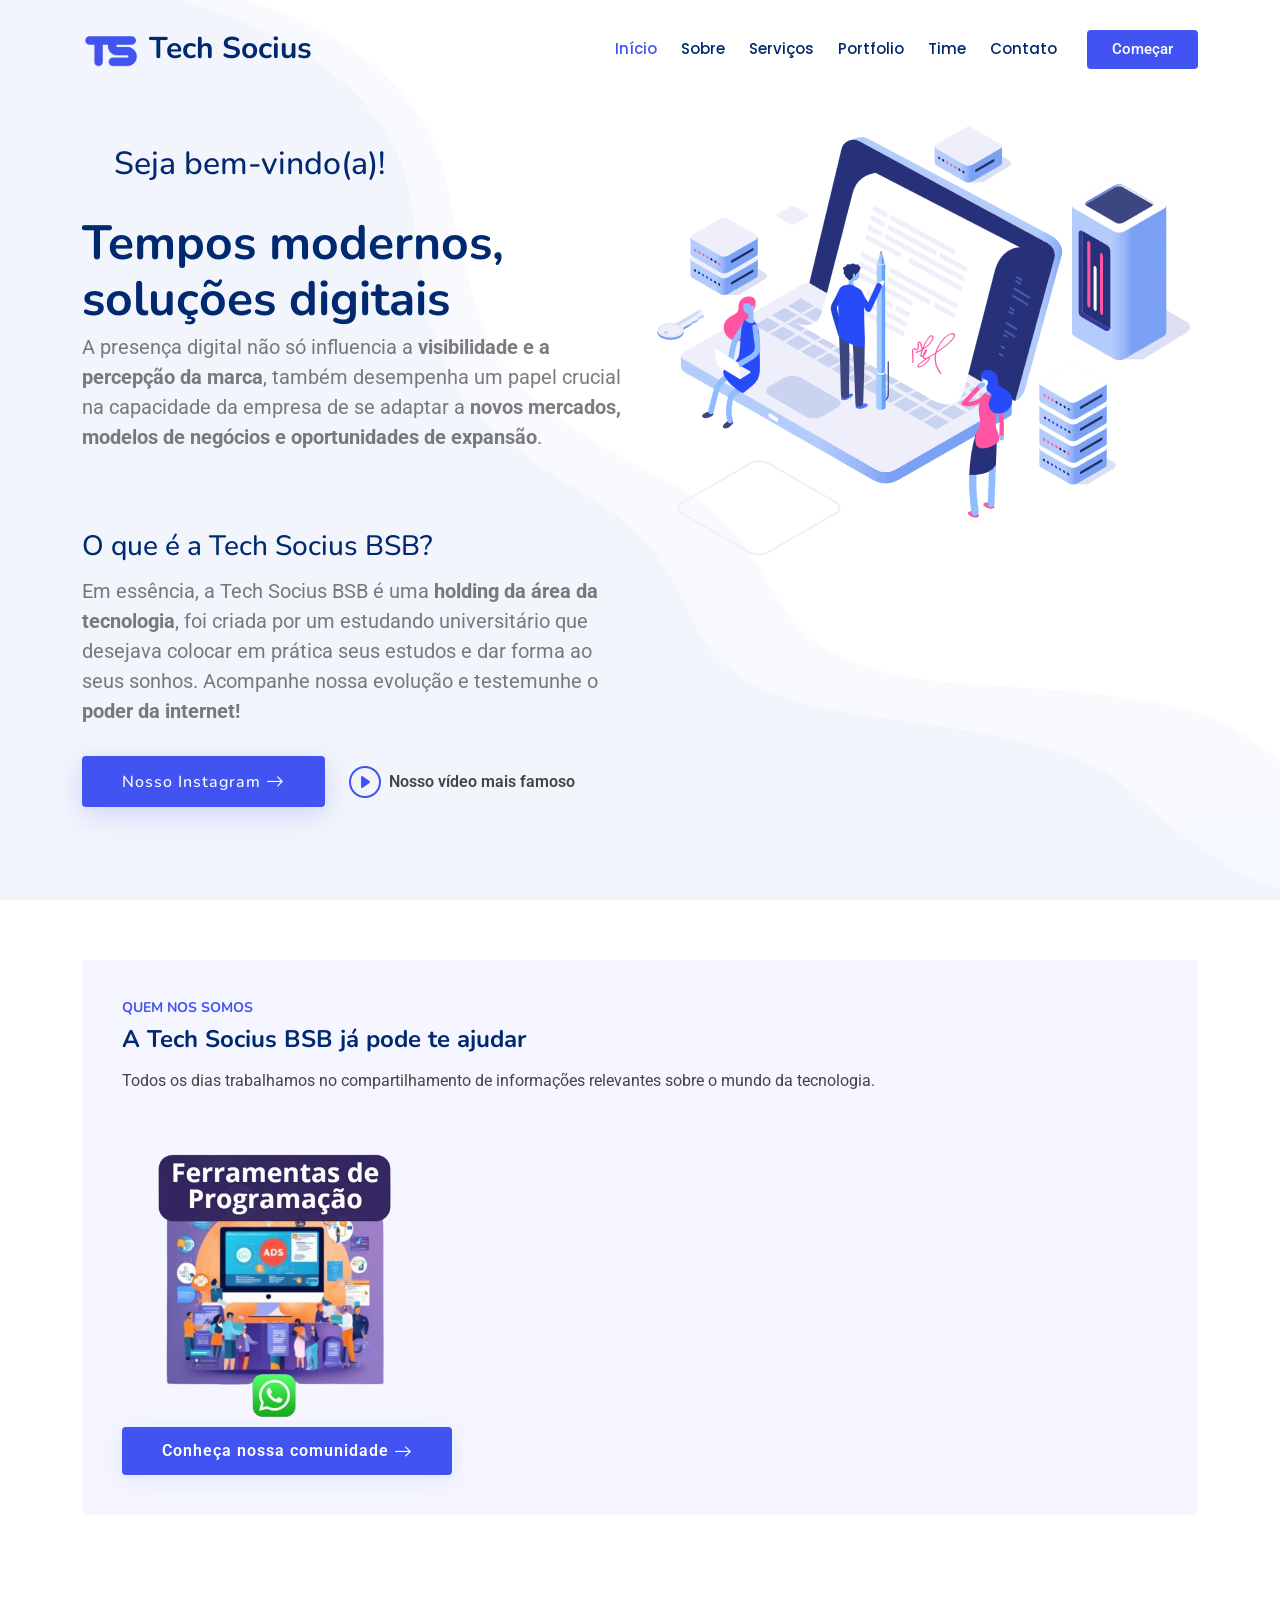
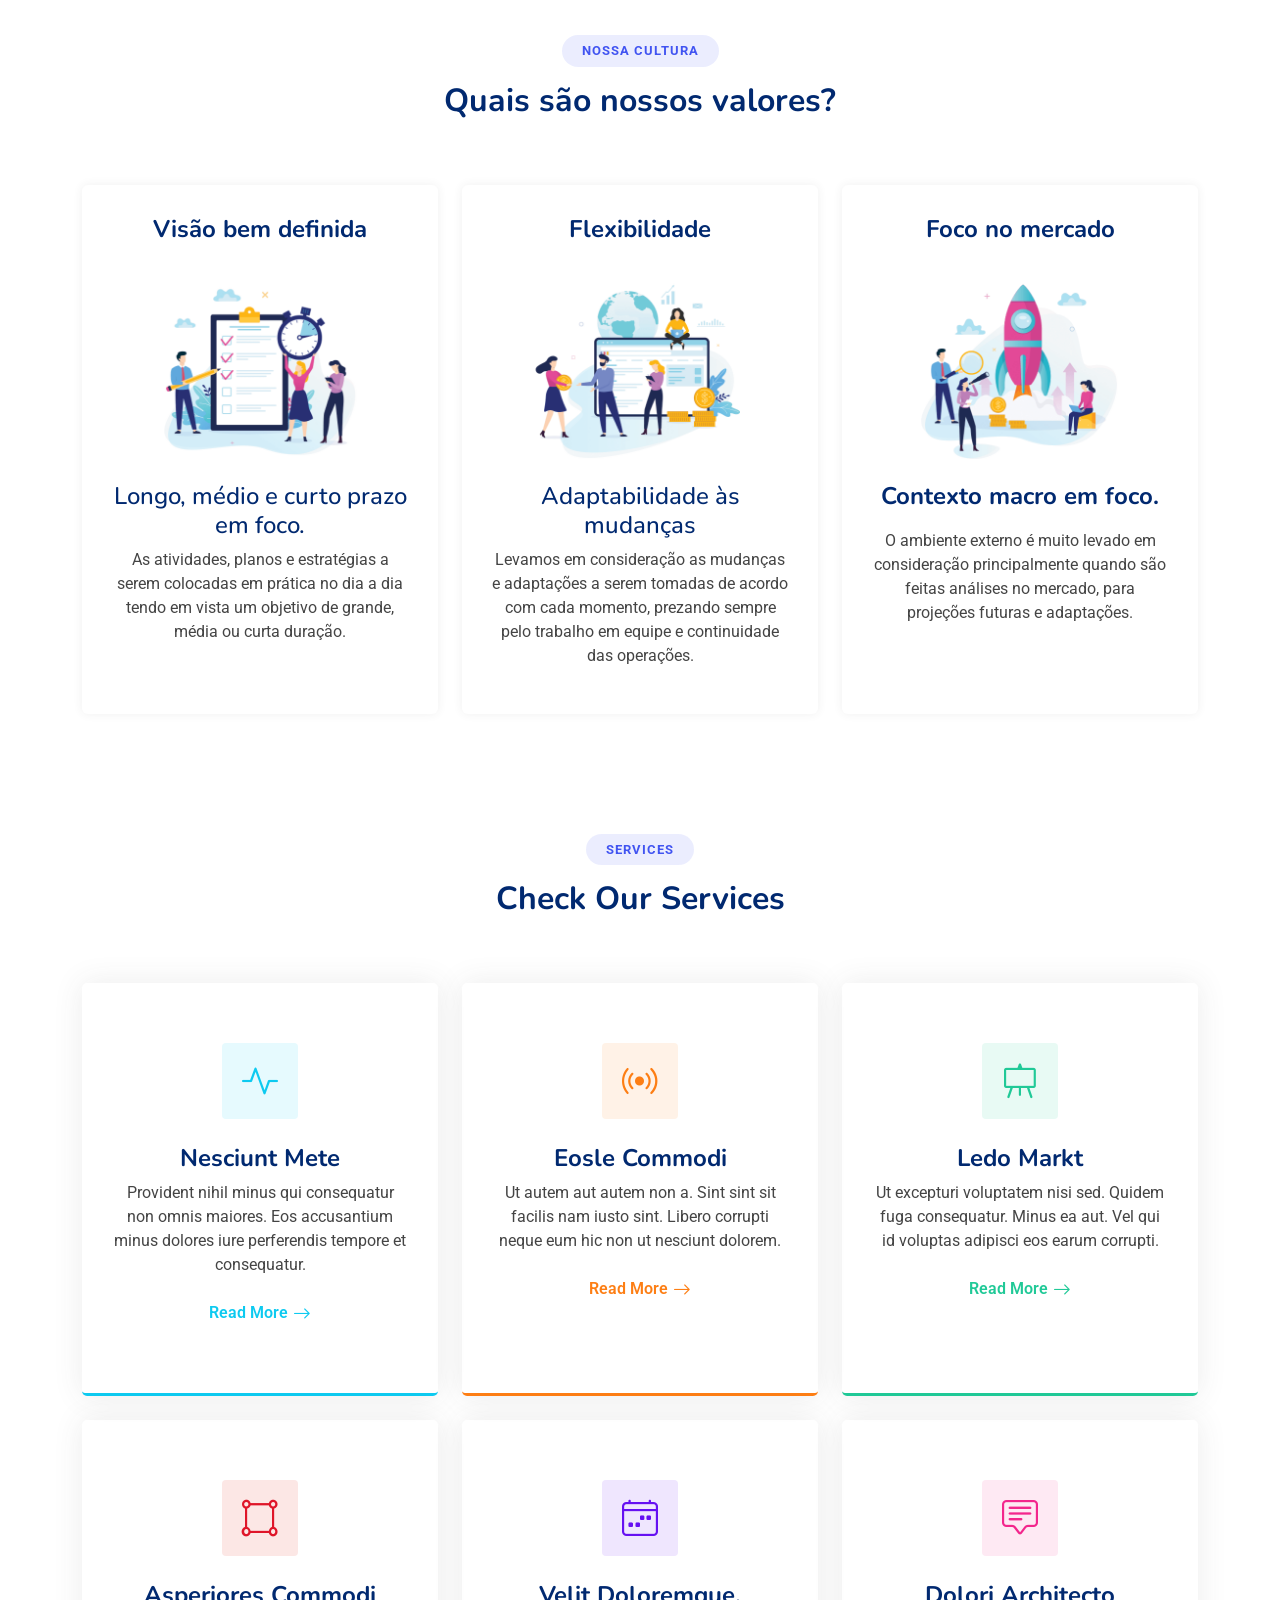
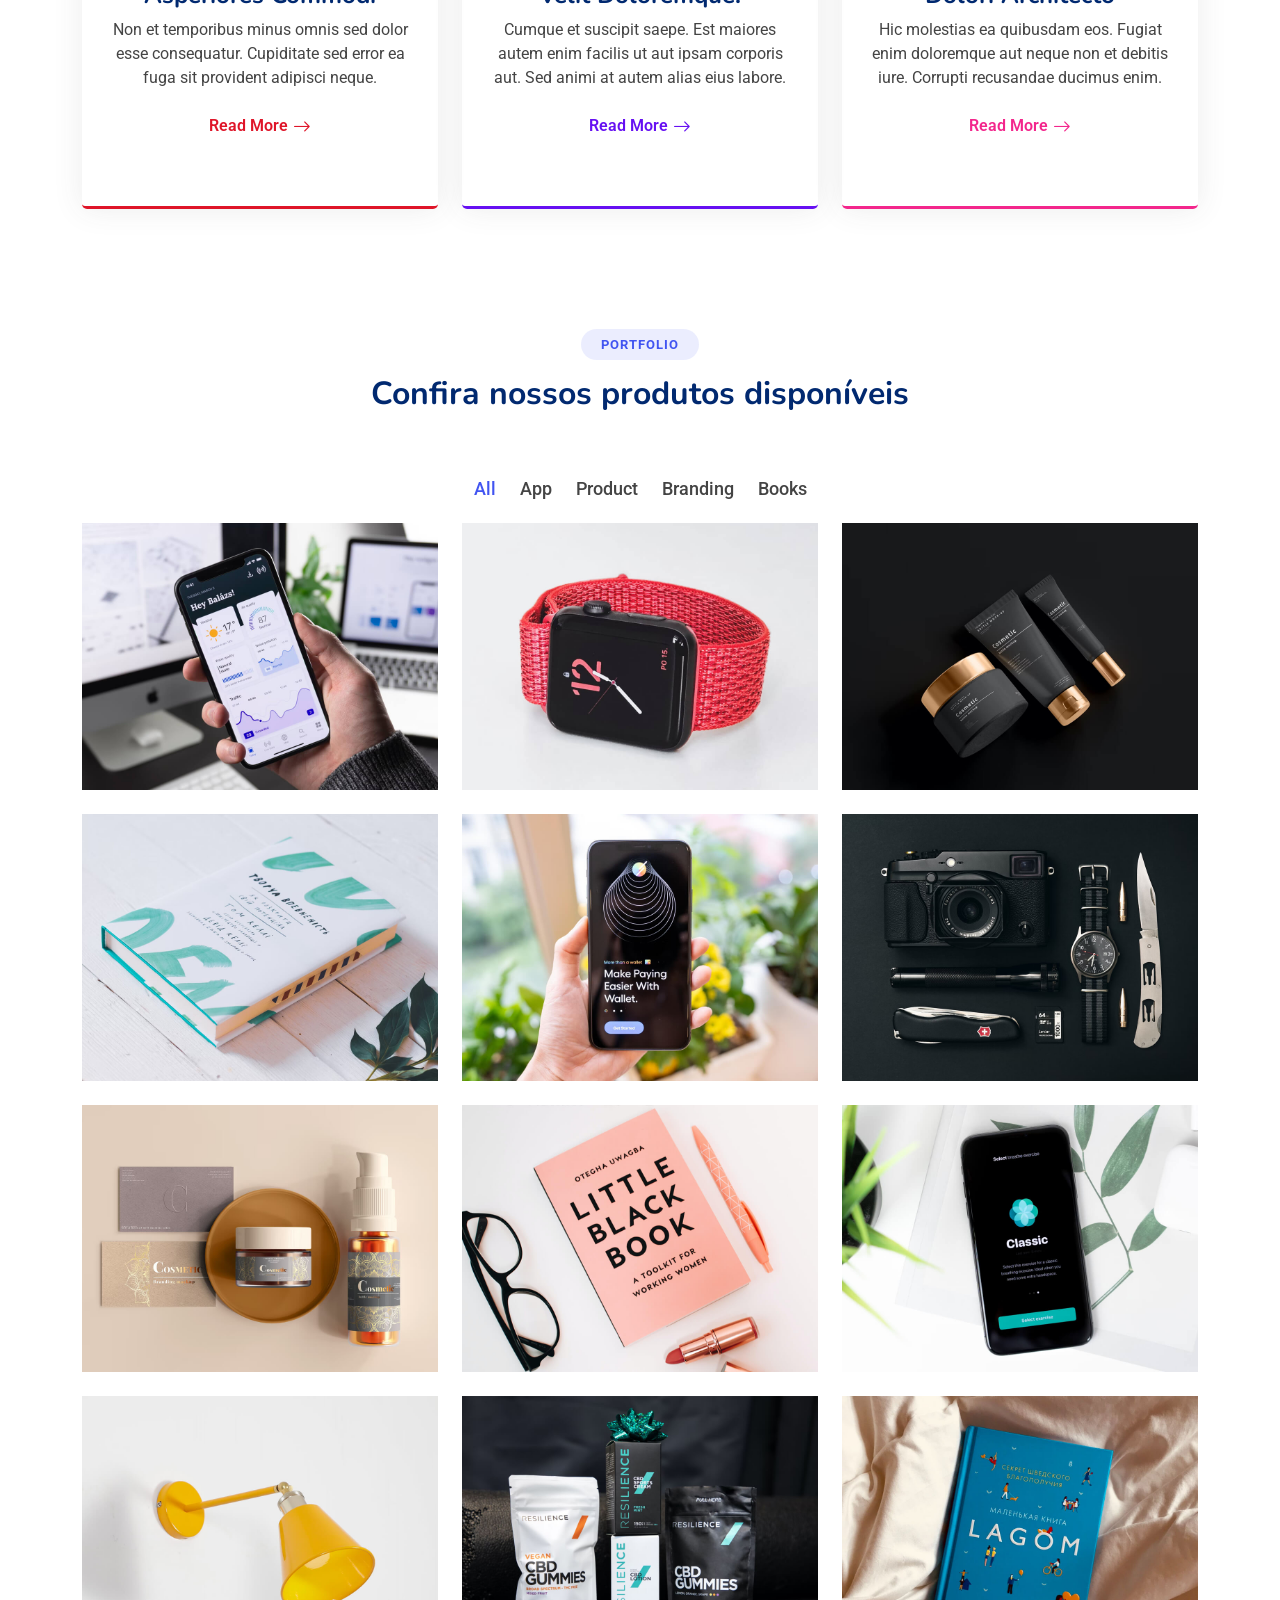
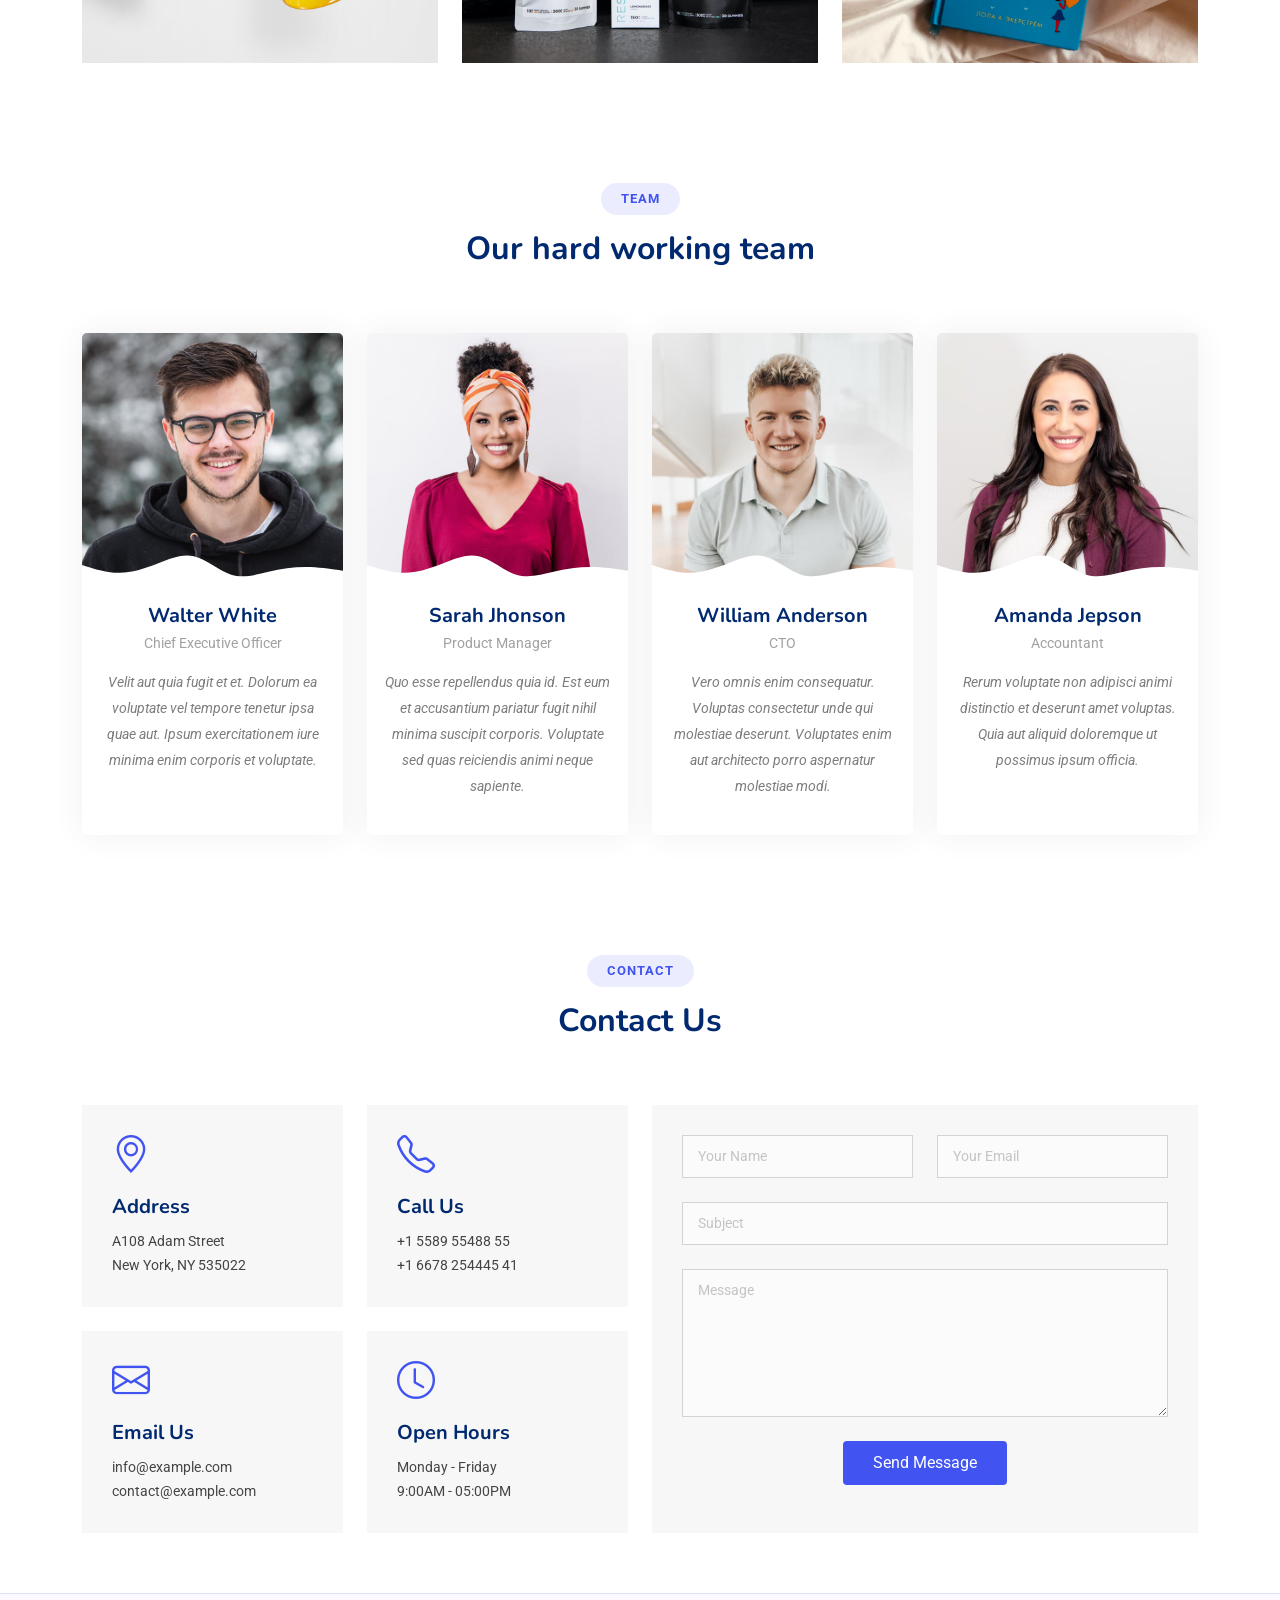
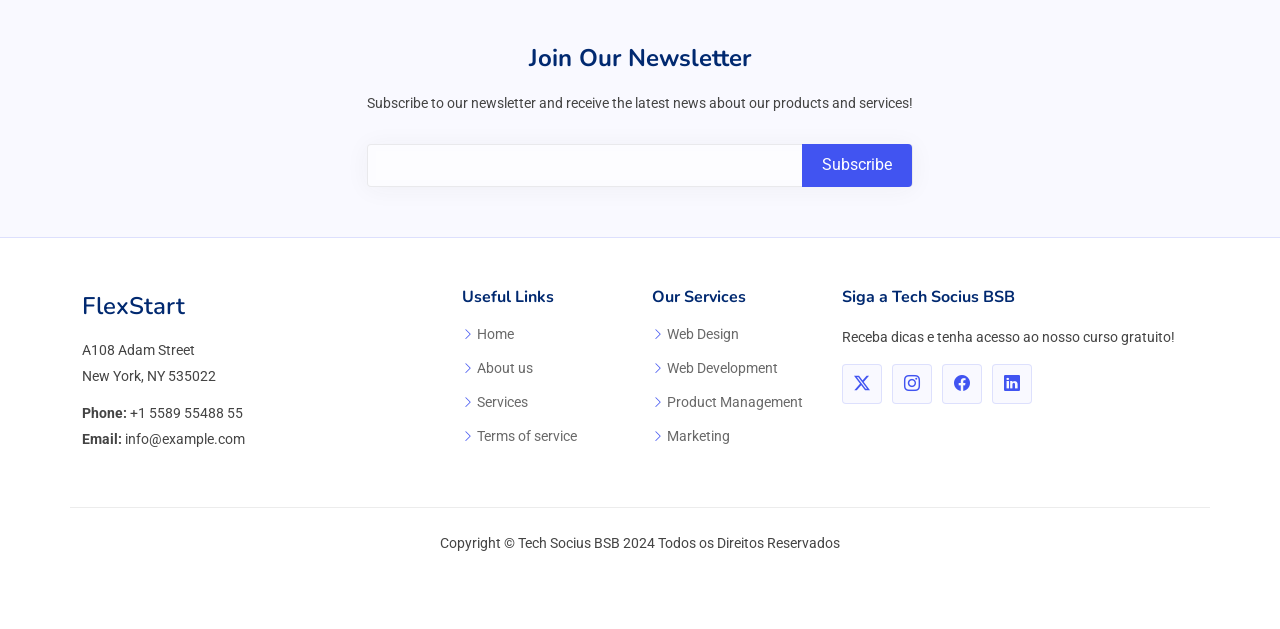
==== commit 4392a36f: "v1.2 (mudanãs nos botões, sequência das páginas, imagens)" ====
--- a/index.html
+++ b/index.html
@@ -1,5 +1,5 @@
 <!DOCTYPE html>
-<html lang="en">
+<html lang="pt-BR">
 
 <head>
   <meta charset="utf-8">
@@ -10,7 +10,6 @@
 
   <!-- Favicons -->
   <link href="assets/img/favicon.png" rel="icon">
-  <link href="assets/img/apple-touch-icon.png" rel="apple-touch-icon">
 
   <!-- Fonts -->
   <link href="https://fonts.googleapis.com" rel="preconnect">
@@ -62,15 +61,24 @@
     <section id="hero" class="hero section">
 
       <div class="container">
-        <div class="row gy-5">
+        <div class="row gy-4">
           <div class="col-lg-6 order-2 order-lg-1 d-flex flex-column justify-content-center">
-            <div class="container section-title" data-aos="fade-up">
-              <h2 style="margin: 2rem;">Seja bem-vindo(a)!</h2>
-
-
-            <h1 data-aos="fade-up">Soluções modernas para seu negócio</h1>
-            <p data-aos="fade-up" data-aos-delay="100">A presença digital não só influencia a visibilidade e a percepção da marca, mas também desempenha um papel crucial na capacidade da empresa de se adaptar a novos mercados, modelos de negócios e oportunidades de expansão. Reconhecer e aproveitar a presença digital de forma estratégica pode ser fundamental para o sucesso e crescimento sustentável de uma empresa no cenário atual</p>
-            <h3 data-aos="fade-up">Quais são os setores mais rentáveis e como são feitas suas atualizações?</h3>
+            
+            <h2 style="margin: 2rem;">Seja bem-vindo(a)!</h2>
+
+            <h1 data-aos="fade-up">Tempos modernos, soluções digitais</h1>
+
+            <p data-aos="fade-up" data-aos-delay="100">A presença digital não só influencia a <strong>visibilidade e a percepção da marca</strong>, também desempenha um papel crucial na capacidade da empresa de se adaptar a <strong>novos mercados, modelos de negócios e oportunidades de expansão</strong>.</p>
+
+            <h3 class="mt-5">O que é a Tech Socius BSB?</h3>
+
+            <p>Em essência, a Tech Socius BSB é uma <strong>holding da área da tecnologia</strong>, foi criada por um estudando universitário que desejava colocar em prática seus estudos e dar forma ao seus sonhos. Acompanhe nossa evolução e testemunhe o <strong>poder da internet!</strong></p>
+
+            <div class="d-flex flex-column flex-md-row" data-aos="fade-up" data-aos-delay="200">
+              <a target="_blank" href="https://www.instagram.com/techsocius.bsb/" class="btn-get-started">Nosso Instagram <i class="bi bi-arrow-right"></i></a>
+              <a href="https://www.instagram.com/p/C6rdFt7PW4-/" class="glightbox btn-watch-video d-flex align-items-center justify-content-center ms-0 ms-md-4 mt-4 mt-md-0"><i class="bi bi-play-circle"></i><span>Nosso vídeo mais famoso</span></a>
+
+            </div>
           </div>
           <div class="col-lg-6 order-1 order-lg-2 hero-img" data-aos="zoom-out">
             <img src="assets/img/hero-img.png" class="img-fluid animated" alt="">
@@ -86,13 +94,16 @@
       <div class="container" data-aos="fade-up">
         <div class="row gx-0">
 
-          <div class="col-lg-6 d-flex flex-column justify-content-center" data-aos="fade-up" data-aos-delay="200">
+          <div class="col-lg-12 d-flex flex-column justify-content-center" data-aos="fade-up" data-aos-delay="200">
             <div class="content">
               <h3>Quem nos somos</h3>
-              <h2>A Tech Socius BSB já colabora com a evolução e !</h2>
+              <h2>A Tech Socius BSB já pode te ajudar</h2>
               <p>
                 Todos os dias trabalhamos no compartilhamento de informações relevantes sobre o mundo da tecnologia.
               </p>
+              <div class="col-lg-6 d-flex align-items-center" data-aos="zoom-out" data-aos-delay="200">
+                <img style="width: 19rem;" src="assets/img/about.jpg" class="img-fluid" alt="">
+              </div>
               <div class="text-center text-lg-start">
                 <a target="_blank" href="https://chat.whatsapp.com/KJ9E1KdNQ6pFxJ7PoWfh7m" class="btn-read-more d-inline-flex align-items-center justify-content-center align-self-center">
                   <span>Conheça nossa comunidade</span>
@@ -102,9 +113,7 @@
             </div>
           </div>
 
-          <div class="col-lg-6 d-flex align-items-center" data-aos="zoom-out" data-aos-delay="200">
-            <img style="width: 19rem;" src="assets/img/about.jpg" class="img-fluid" alt="">
-          </div>
+          
 
         </div>
       </div>
@@ -130,7 +139,7 @@
               <h3>Visão bem definida</h3>
               <img src="assets/img/values-3.png" class="img-fluid" alt="">
               <h4>Longo, médio e curto prazo em foco.</h4>
-              <p>As atividades, planos e estratágias a serem colocadas em prática no dia a dia tendo em vista um objetivo de grande, média ou curta duração.</p>
+              <p>As atividades, planos e estratégias a serem colocadas em prática no dia a dia tendo em vista um objetivo de grande, média ou curta duração.</p>
             </div>
           </div><!-- End Card Item -->
 
@@ -149,7 +158,7 @@
               <h3>Foco no mercado</h3>
               <img src="assets/img/values-2.png" class="img-fluid" alt="">
               <h3>Contexto macro em foco.</h3>
-              <p>O ambiente externo é levado seriamente em consideração, tendo em vista a atualização das tecnologias e automação dos processos repetitivos.</p>
+              <p>O ambiente externo é muito levado em consideração principalmente quando são feitas análises no mercado, para projeções futuras e adaptações.</p>
             </div>
           </div><!-- End Card Item -->
 
@@ -657,12 +666,12 @@
         </div>
 
         <div class="col-lg-4 col-md-12">
-          <h4>Follow Us</h4>
-          <p>Cras fermentum odio eu feugiat lide par naso tierra videa magna derita valies</p>
+          <h4>Siga a Tech Socius BSB</h4>
+          <p>Receba dicas e tenha acesso ao nosso curso gratuito!</p>
           <div class="social-links d-flex">
             <a href=""><i class="bi bi-twitter-x"></i></a>
-            <a href=""><i class="bi bi-facebook"></i></a>
-            <a href=""><i class="bi bi-instagram"></i></a>
+            <a href="https://www.instagram.com/techsocius.bsb/"><i class="bi bi-instagram"></i></a>
+            <a href="https://web.facebook.com/techsocius.bsb/"><i class="bi bi-facebook"></i></a>
             <a href=""><i class="bi bi-linkedin"></i></a>
           </div>
         </div>
@@ -671,15 +680,7 @@
     </div>
 
     <div class="container copyright text-center mt-4">
-      <p>© <span>Copyright</span> <strong class="px-1 sitename">FlexStart</strong> <span>All Rights Reserved</span></p>
-      <div class="credits">
-        <!-- All the links in the footer should remain intact. -->
-        <!-- You can delete the links only if you've purchased the pro version. -->
-        <!-- Licensing information: https://bootstrapmade.com/license/ -->
-        <!-- Purchase the pro version with working PHP/AJAX contact form: [buy-url] -->
-        Designed by <a href="https://bootstrapmade.com/">BootstrapMade</a>
-      </div>
-    </div>
+      <p> <span>Copyright</span> © Tech Socius BSB 2024 <span>Todos os Direitos Reservados</span></p>
 
   </footer>
 
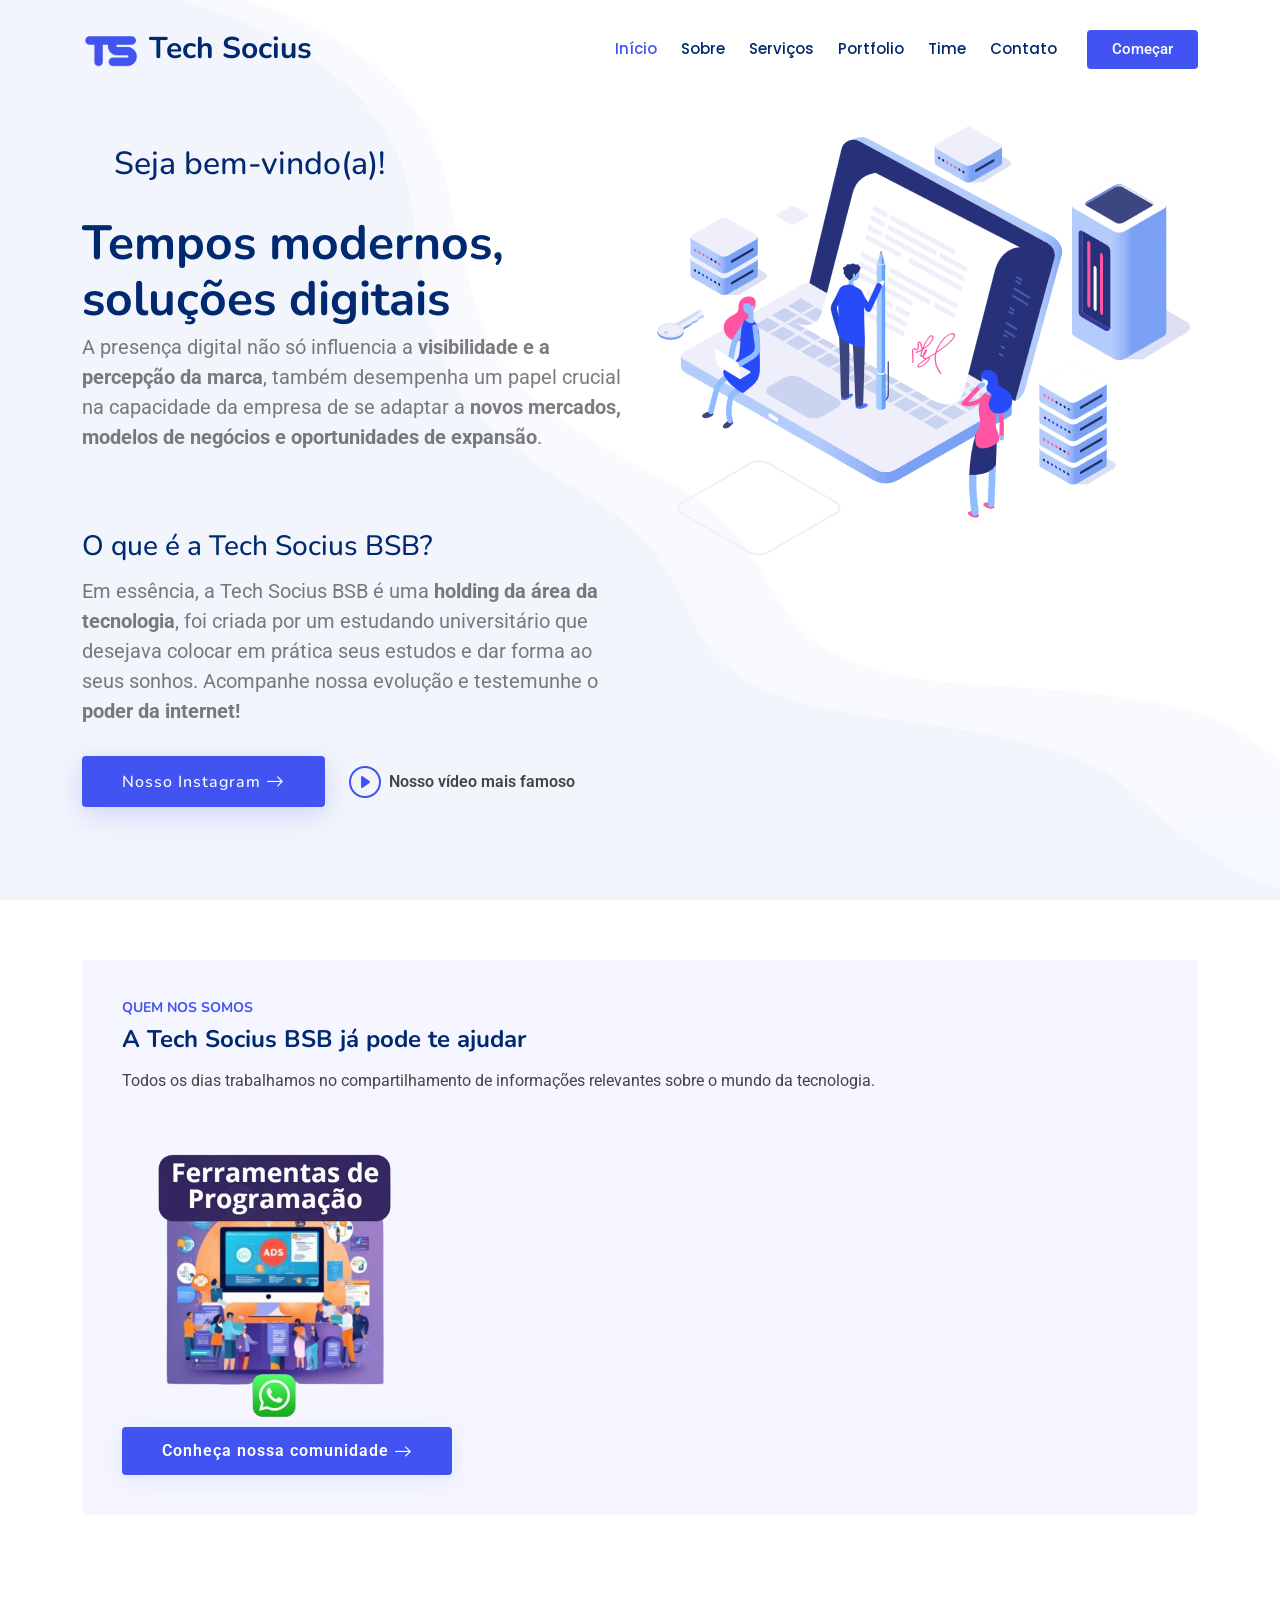
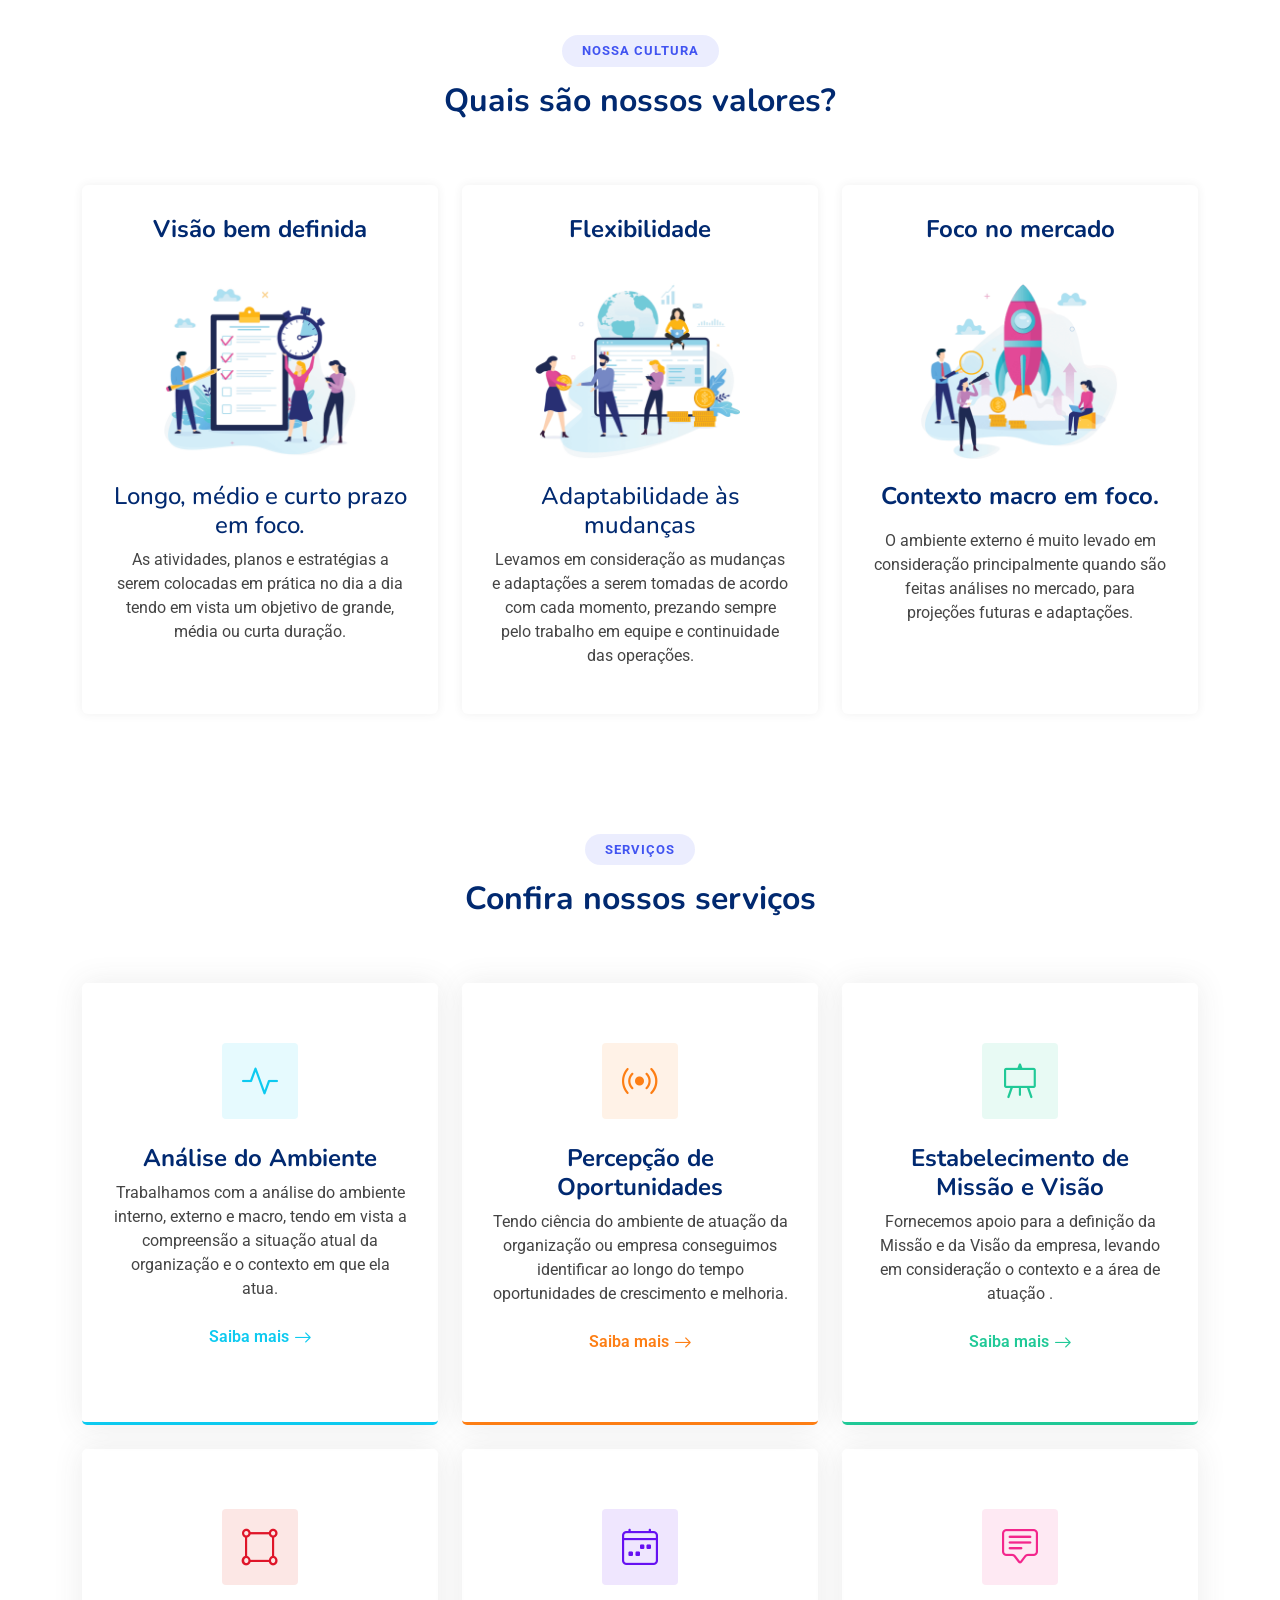
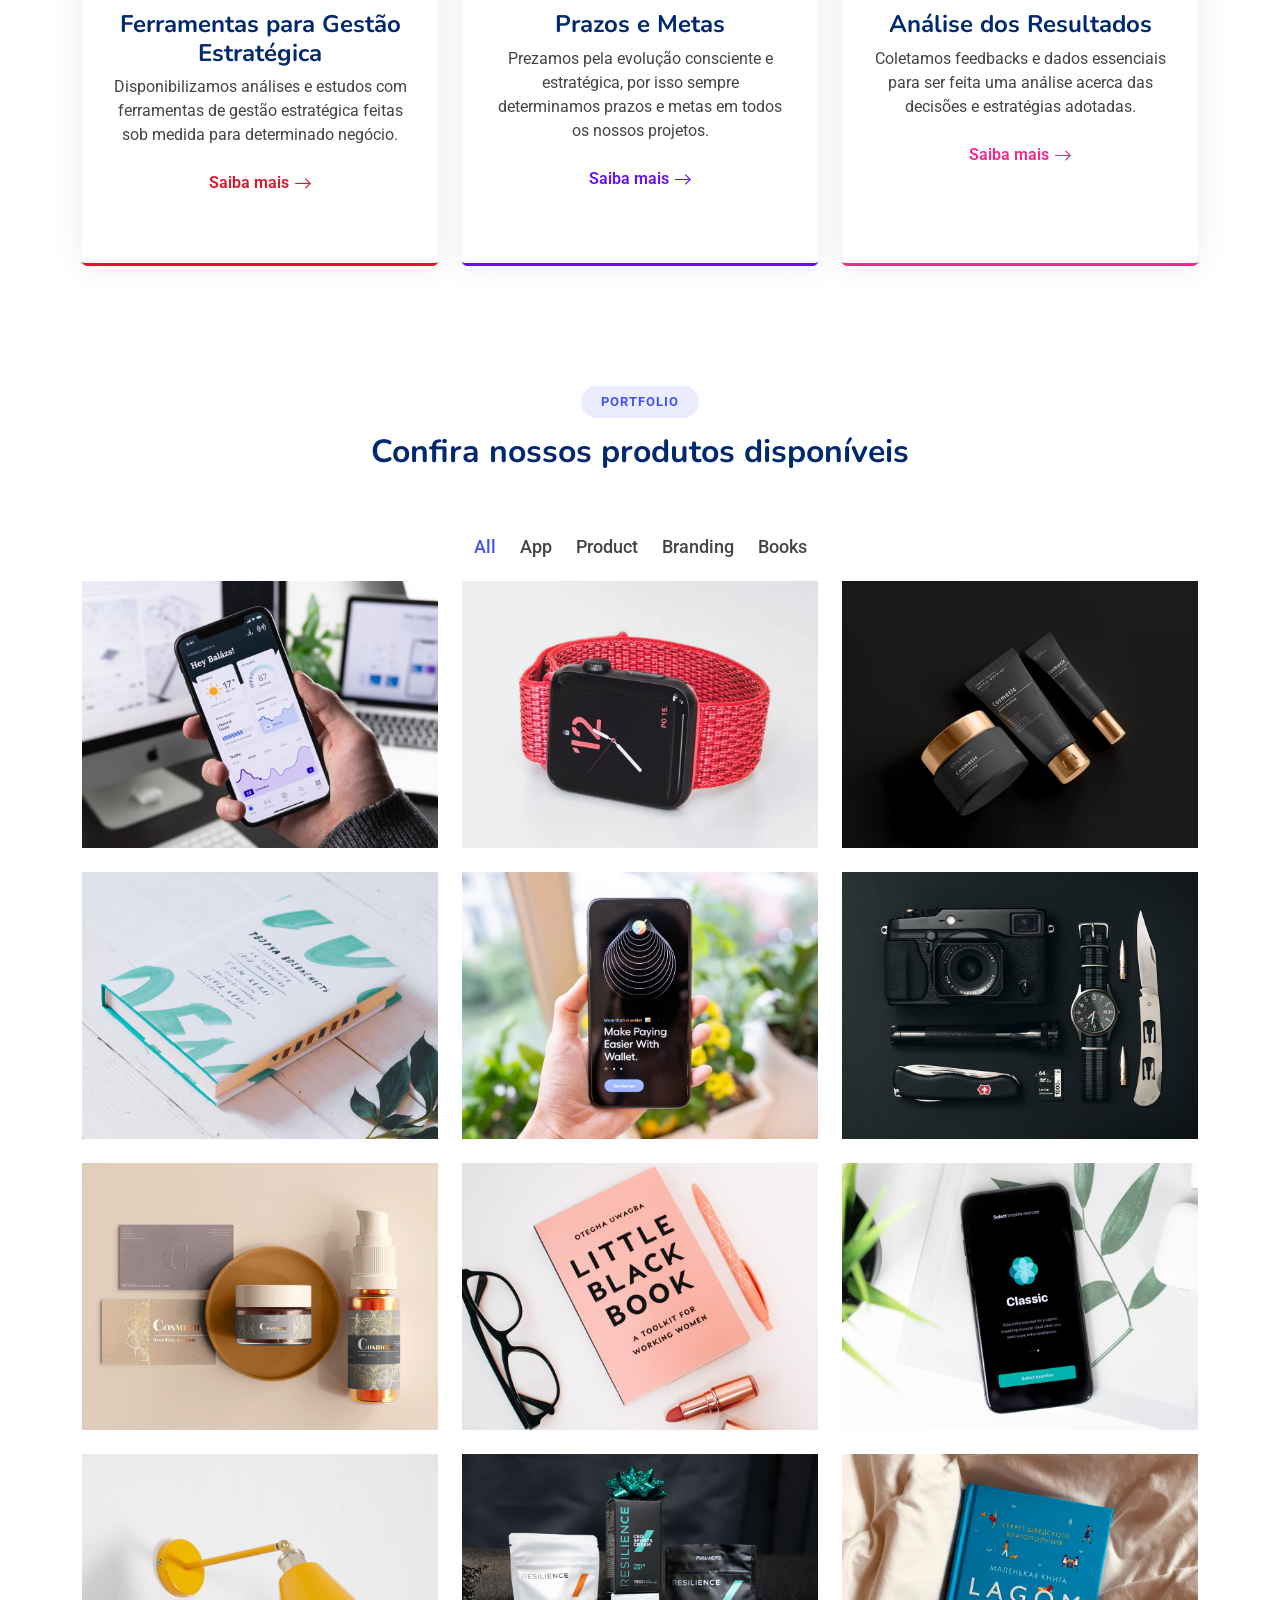
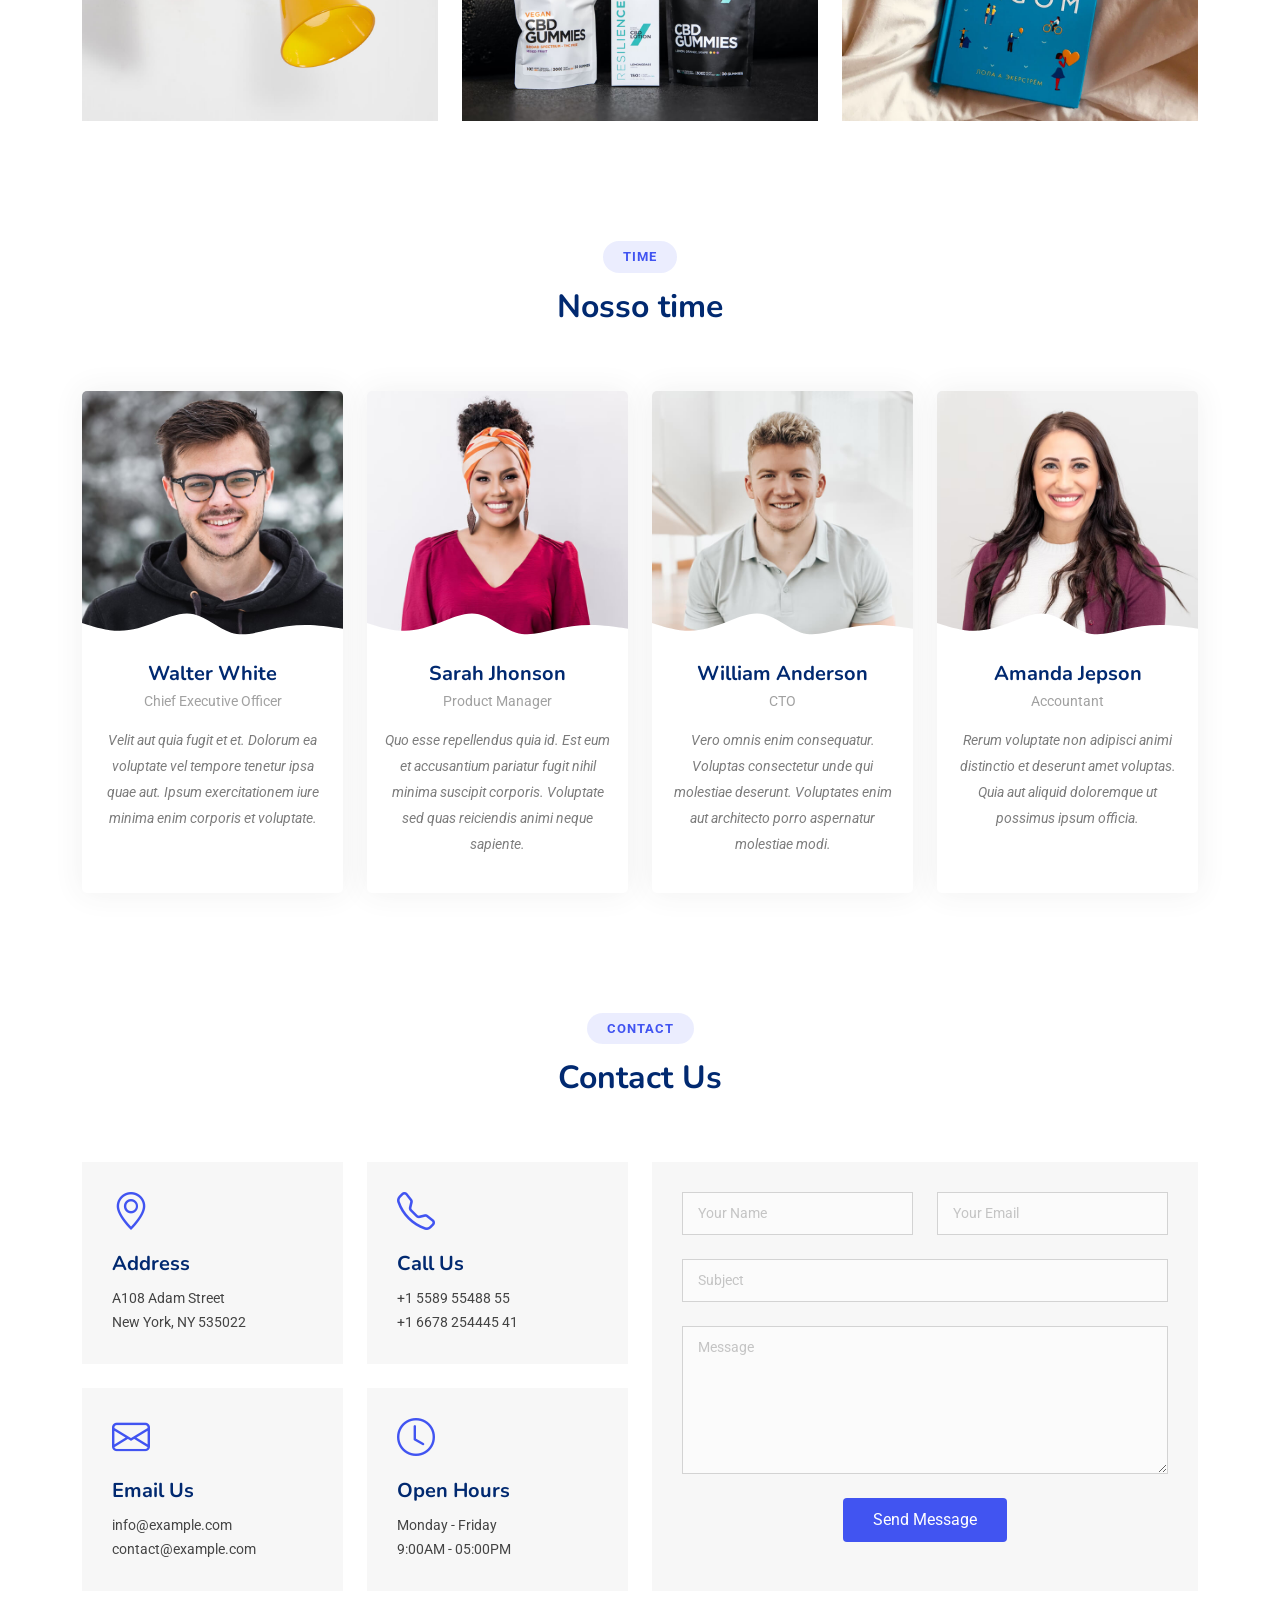
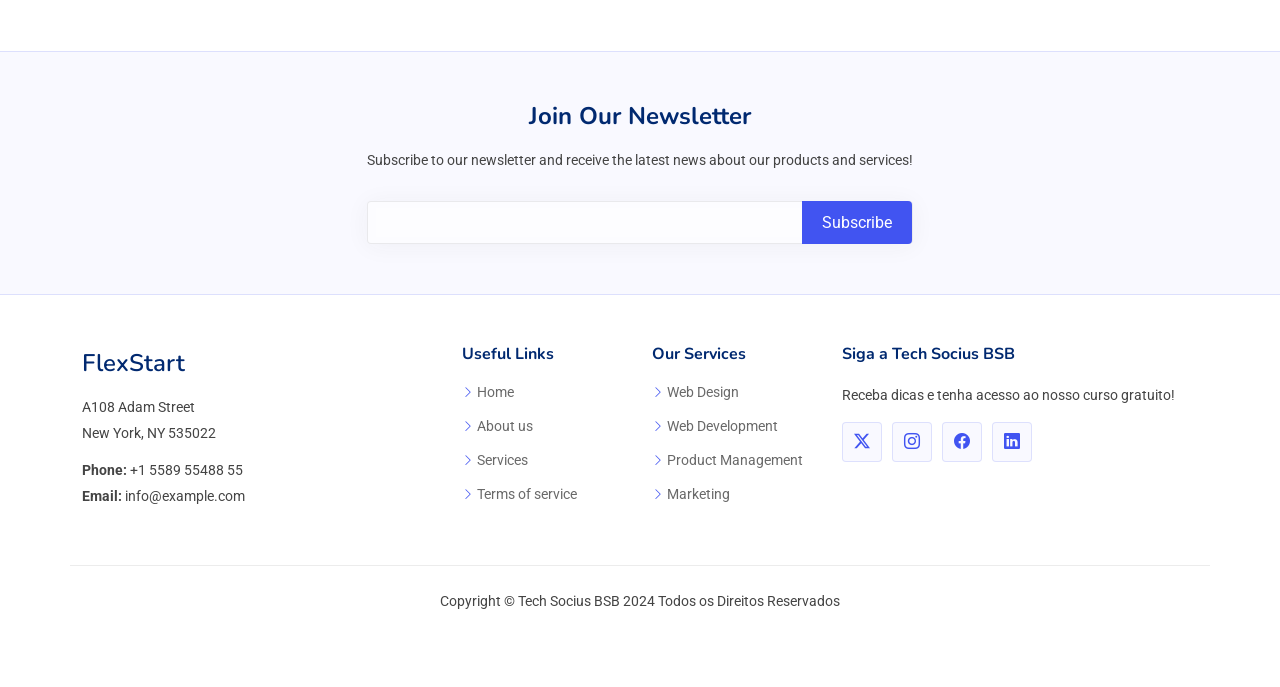
==== commit 32578635: "v1.3 (serviços)" ====
--- a/index.html
+++ b/index.html
@@ -176,8 +176,8 @@
 
       <!-- Section Title -->
       <div class="container section-title" data-aos="fade-up">
-        <h2>Services</h2>
-        <p>Check Our Services<br></p>
+        <h2>Serviços</h2>
+        <p>Confira nossos serviços<br></p>
       </div><!-- End Section Title -->
 
       <div class="container">
@@ -187,54 +187,54 @@
           <div class="col-lg-4 col-md-6" data-aos="fade-up" data-aos-delay="100">
             <div class="service-item item-cyan position-relative">
               <i class="bi bi-activity icon"></i>
-              <h3>Nesciunt Mete</h3>
-              <p>Provident nihil minus qui consequatur non omnis maiores. Eos accusantium minus dolores iure perferendis tempore et consequatur.</p>
-              <a href="#" class="read-more stretched-link"><span>Read More</span> <i class="bi bi-arrow-right"></i></a>
+              <h3>Análise do Ambiente</h3>
+              <p>Trabalhamos com a análise do ambiente interno, externo e macro, tendo em vista a compreensão a situação atual da organização e o contexto em que ela atua.</p>
+              <a href="#" class="read-more stretched-link"><span>Saiba mais</span> <i class="bi bi-arrow-right"></i></a>
             </div>
           </div><!-- End Service Item -->
 
           <div class="col-lg-4 col-md-6" data-aos="fade-up" data-aos-delay="200">
             <div class="service-item item-orange position-relative">
               <i class="bi bi-broadcast icon"></i>
-              <h3>Eosle Commodi</h3>
-              <p>Ut autem aut autem non a. Sint sint sit facilis nam iusto sint. Libero corrupti neque eum hic non ut nesciunt dolorem.</p>
-              <a href="#" class="read-more stretched-link"><span>Read More</span> <i class="bi bi-arrow-right"></i></a>
+              <h3>Percepção de Oportunidades</h3>
+              <p>Tendo ciência do ambiente de atuação da organização ou empresa conseguimos identificar ao longo do tempo oportunidades de crescimento e melhoria.</p>
+              <a href="#" class="read-more stretched-link"><span>Saiba mais</span> <i class="bi bi-arrow-right"></i></a>
             </div>
           </div><!-- End Service Item -->
 
           <div class="col-lg-4 col-md-6" data-aos="fade-up" data-aos-delay="300">
             <div class="service-item item-teal position-relative">
               <i class="bi bi-easel icon"></i>
-              <h3>Ledo Markt</h3>
-              <p>Ut excepturi voluptatem nisi sed. Quidem fuga consequatur. Minus ea aut. Vel qui id voluptas adipisci eos earum corrupti.</p>
-              <a href="#" class="read-more stretched-link"><span>Read More</span> <i class="bi bi-arrow-right"></i></a>
+              <h3>Estabelecimento de Missão e Visão</h3>
+              <p>Fornecemos apoio para a definição da Missão e da Visão da empresa, levando em consideração o contexto e a área de atuação .</p>
+              <a href="#" class="read-more stretched-link"><span>Saiba mais</span> <i class="bi bi-arrow-right"></i></a>
             </div>
           </div><!-- End Service Item -->
 
           <div class="col-lg-4 col-md-6" data-aos="fade-up" data-aos-delay="400">
             <div class="service-item item-red position-relative">
               <i class="bi bi-bounding-box-circles icon"></i>
-              <h3>Asperiores Commodi</h3>
-              <p>Non et temporibus minus omnis sed dolor esse consequatur. Cupiditate sed error ea fuga sit provident adipisci neque.</p>
-              <a href="#" class="read-more stretched-link"><span>Read More</span> <i class="bi bi-arrow-right"></i></a>
+              <h3>Ferramentas para Gestão Estratégica</h3>
+              <p>Disponibilizamos análises e estudos com ferramentas de gestão estratégica feitas sob medida para determinado negócio.</p>
+              <a href="#" class="read-more stretched-link"><span>Saiba mais</span> <i class="bi bi-arrow-right"></i></a>
             </div>
           </div><!-- End Service Item -->
 
           <div class="col-lg-4 col-md-6" data-aos="fade-up" data-aos-delay="500">
             <div class="service-item item-indigo position-relative">
               <i class="bi bi-calendar4-week icon"></i>
-              <h3>Velit Doloremque.</h3>
-              <p>Cumque et suscipit saepe. Est maiores autem enim facilis ut aut ipsam corporis aut. Sed animi at autem alias eius labore.</p>
-              <a href="#" class="read-more stretched-link"><span>Read More</span> <i class="bi bi-arrow-right"></i></a>
+              <h3>Prazos e Metas</h3>
+              <p>Prezamos pela evolução consciente e estratégica, por isso sempre determinamos prazos e metas em todos os nossos projetos.</p>
+              <a href="#" class="read-more stretched-link"><span>Saiba mais</span> <i class="bi bi-arrow-right"></i></a>
             </div>
           </div><!-- End Service Item -->
 
           <div class="col-lg-4 col-md-6" data-aos="fade-up" data-aos-delay="600">
             <div class="service-item item-pink position-relative">
               <i class="bi bi-chat-square-text icon"></i>
-              <h3>Dolori Architecto</h3>
-              <p>Hic molestias ea quibusdam eos. Fugiat enim doloremque aut neque non et debitis iure. Corrupti recusandae ducimus enim.</p>
-              <a href="#" class="read-more stretched-link"><span>Read More</span> <i class="bi bi-arrow-right"></i></a>
+              <h3>Análise dos Resultados</h3>
+              <p>Coletamos feedbacks e dados essenciais para ser feita uma análise acerca das decisões e estratégias adotadas.</p>
+              <a href="#" class="read-more stretched-link"><span>Saiba mais</span> <i class="bi bi-arrow-right"></i></a>
             </div>
           </div><!-- End Service Item -->
 
@@ -426,8 +426,8 @@
 
       <!-- Section Title -->
       <div class="container section-title" data-aos="fade-up">
-        <h2>Team</h2>
-        <p>Our hard working team</p>
+        <h2>Time</h2>
+        <p>Nosso time </p>
       </div><!-- End Section Title -->
 
       <div class="container">
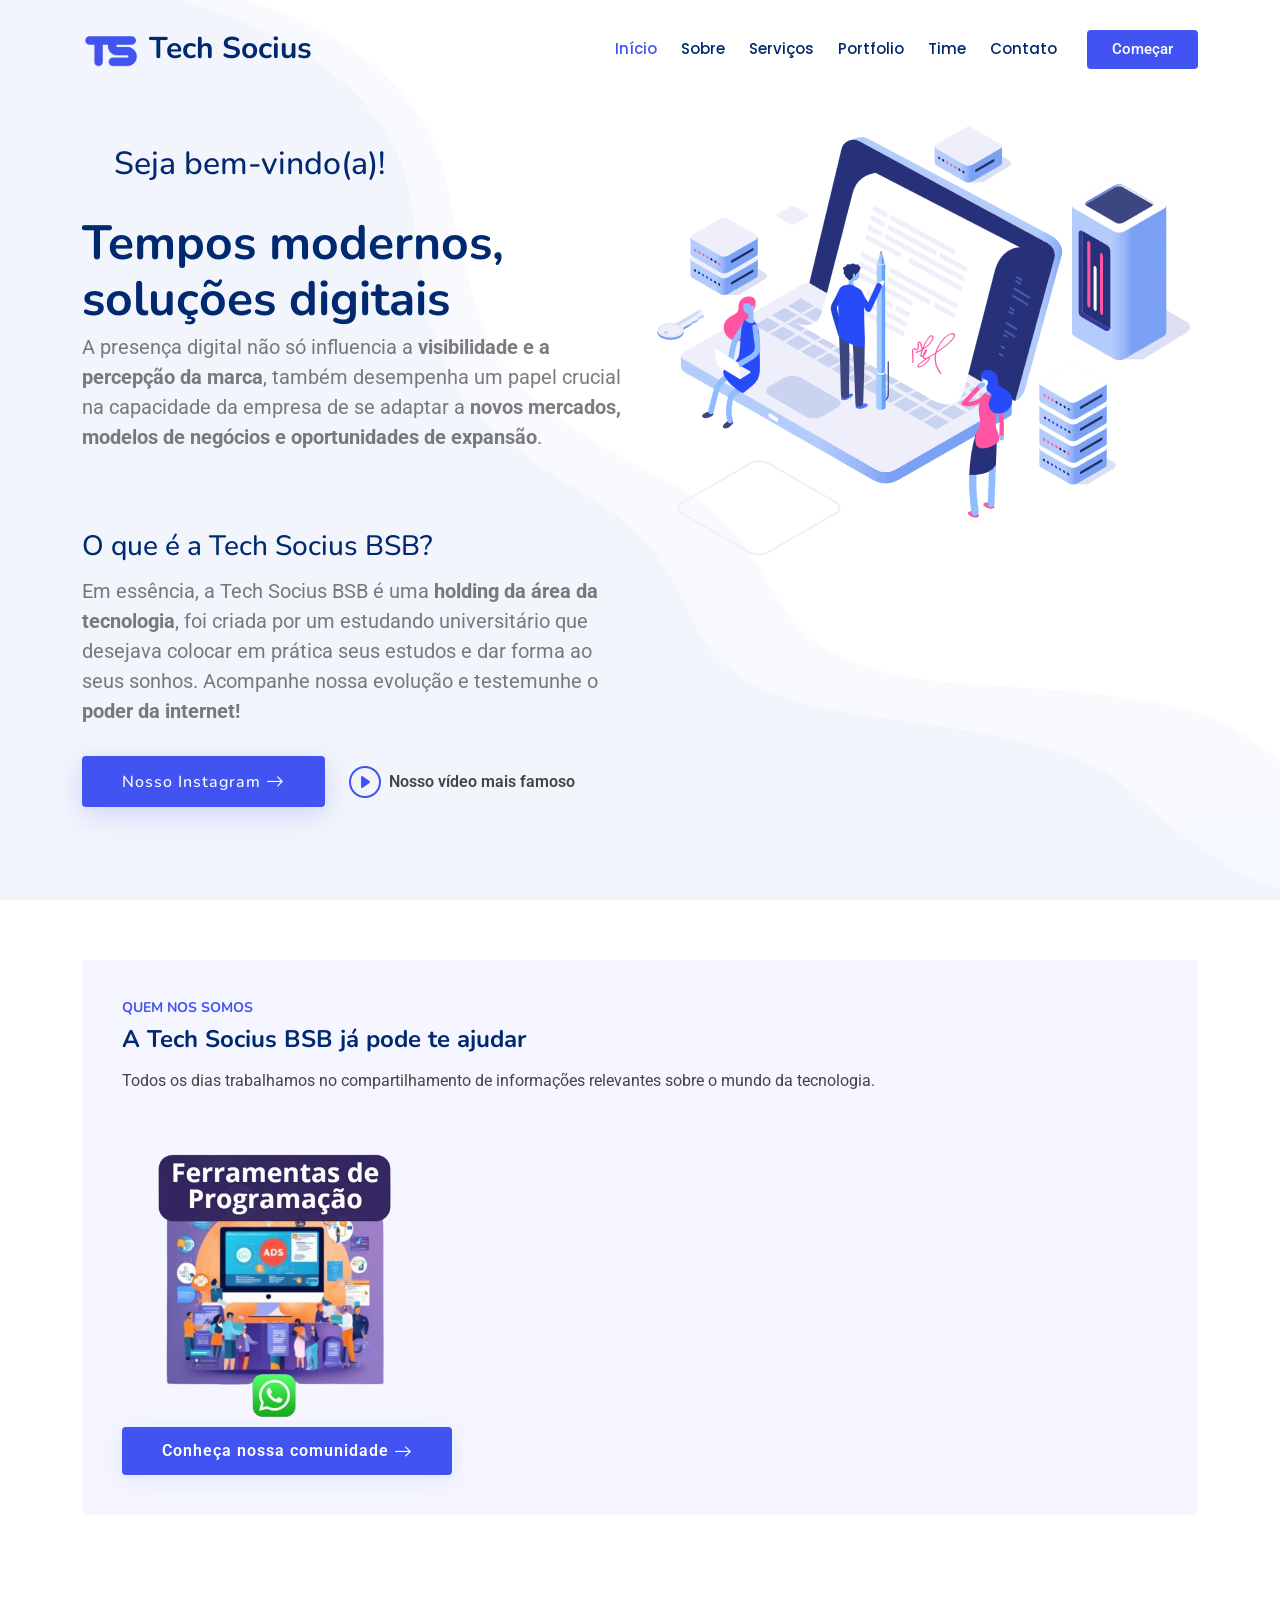
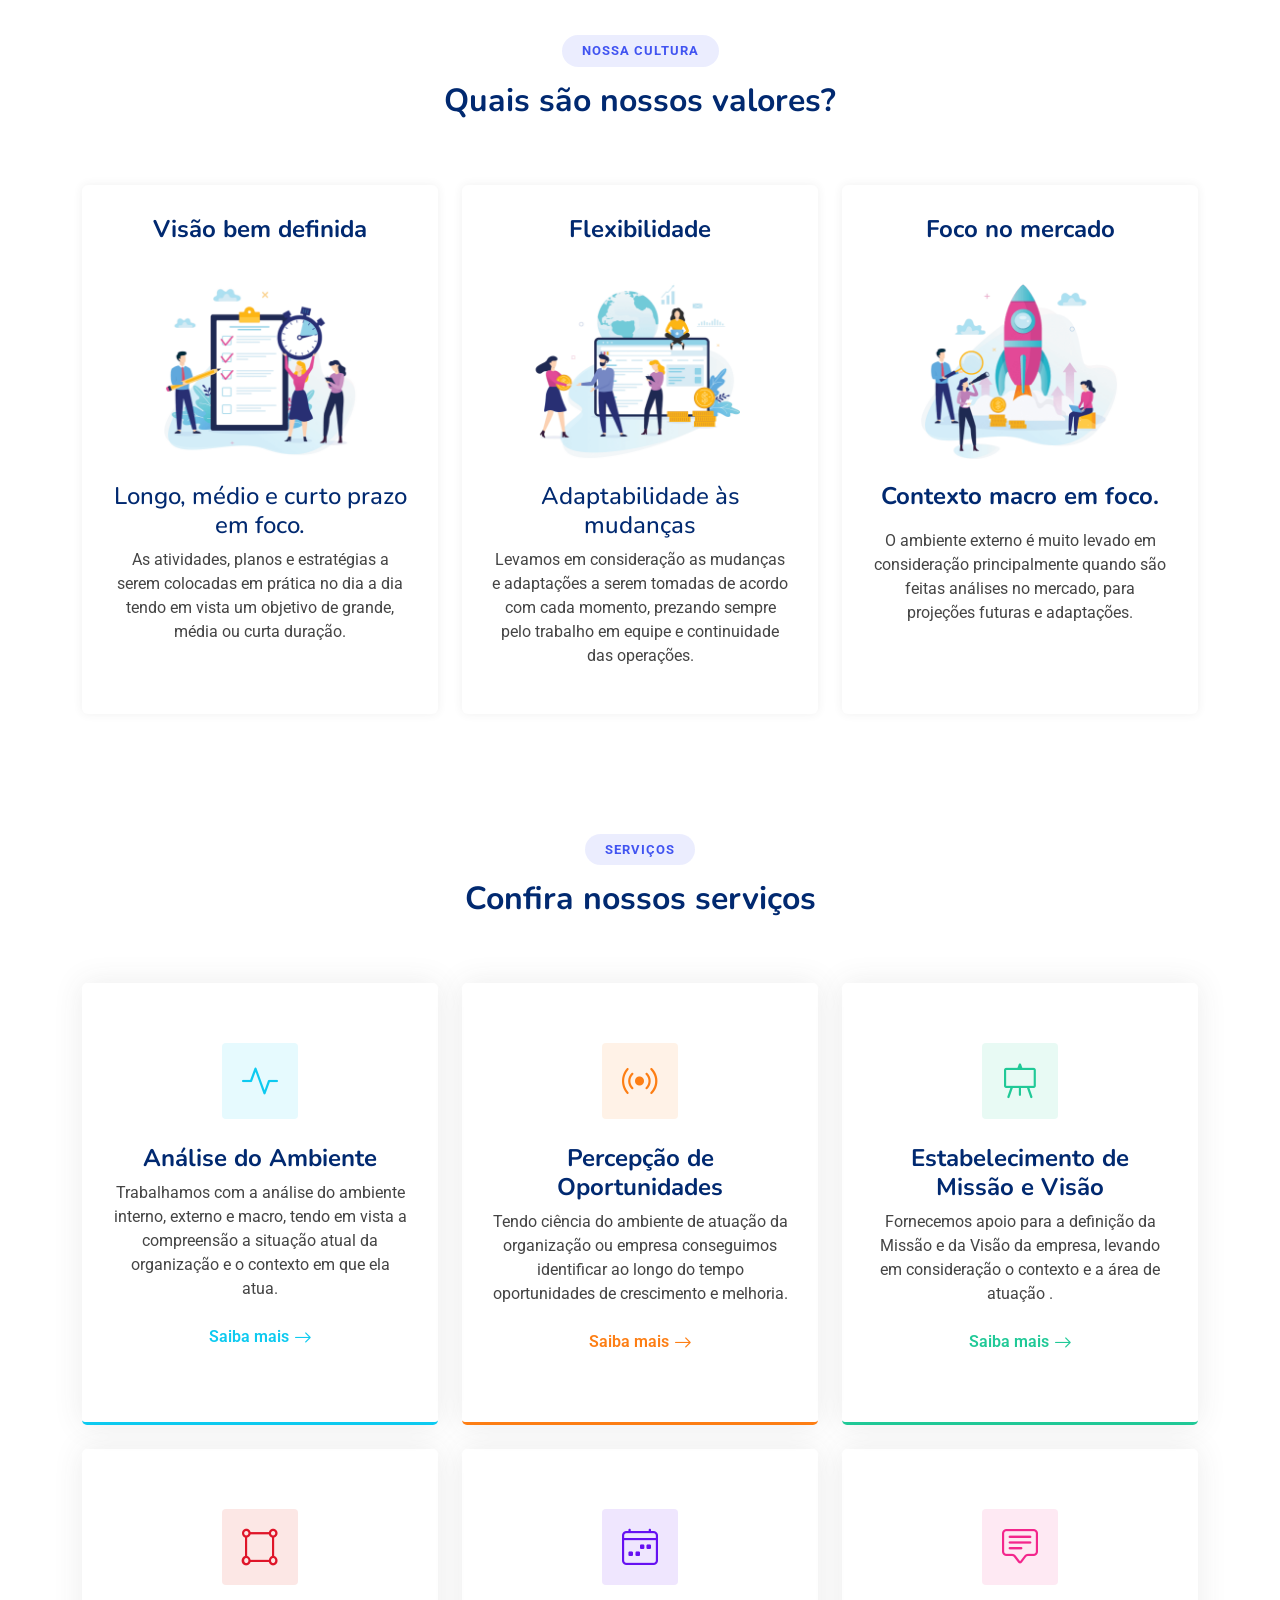
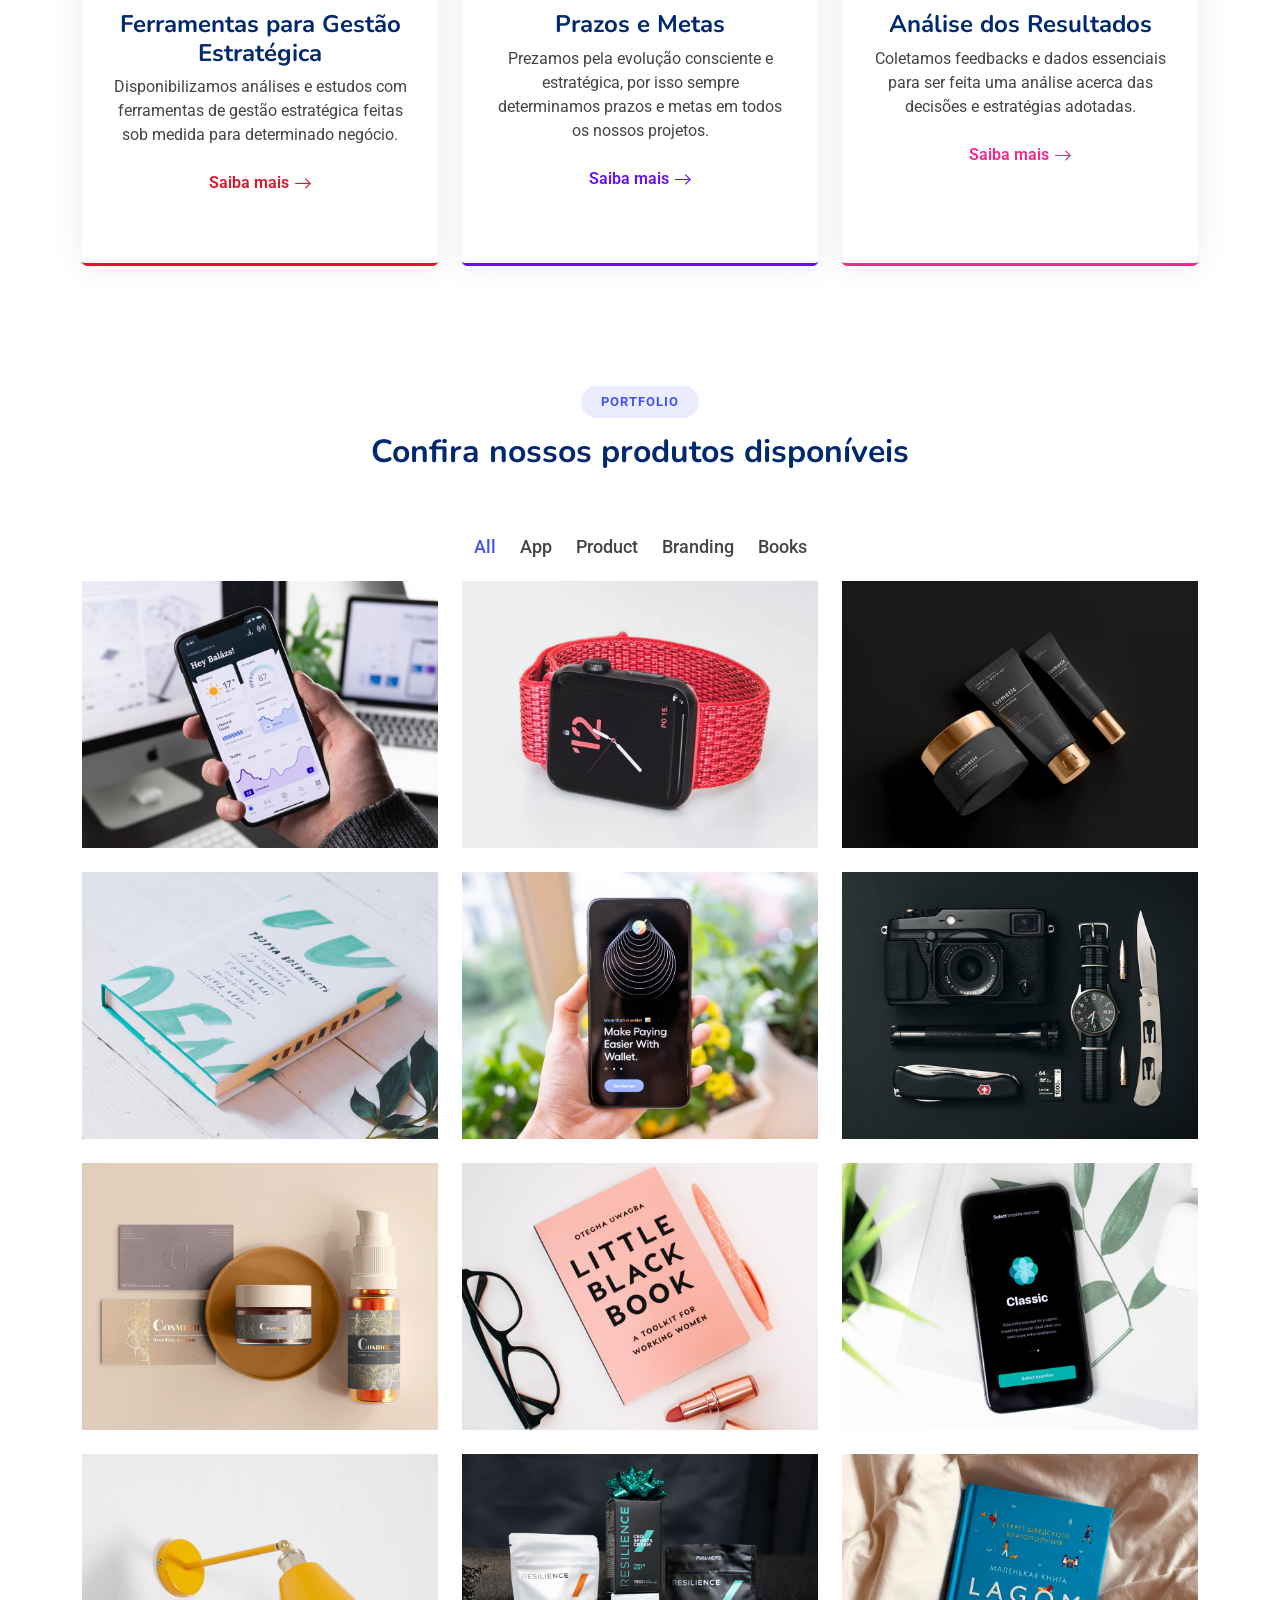
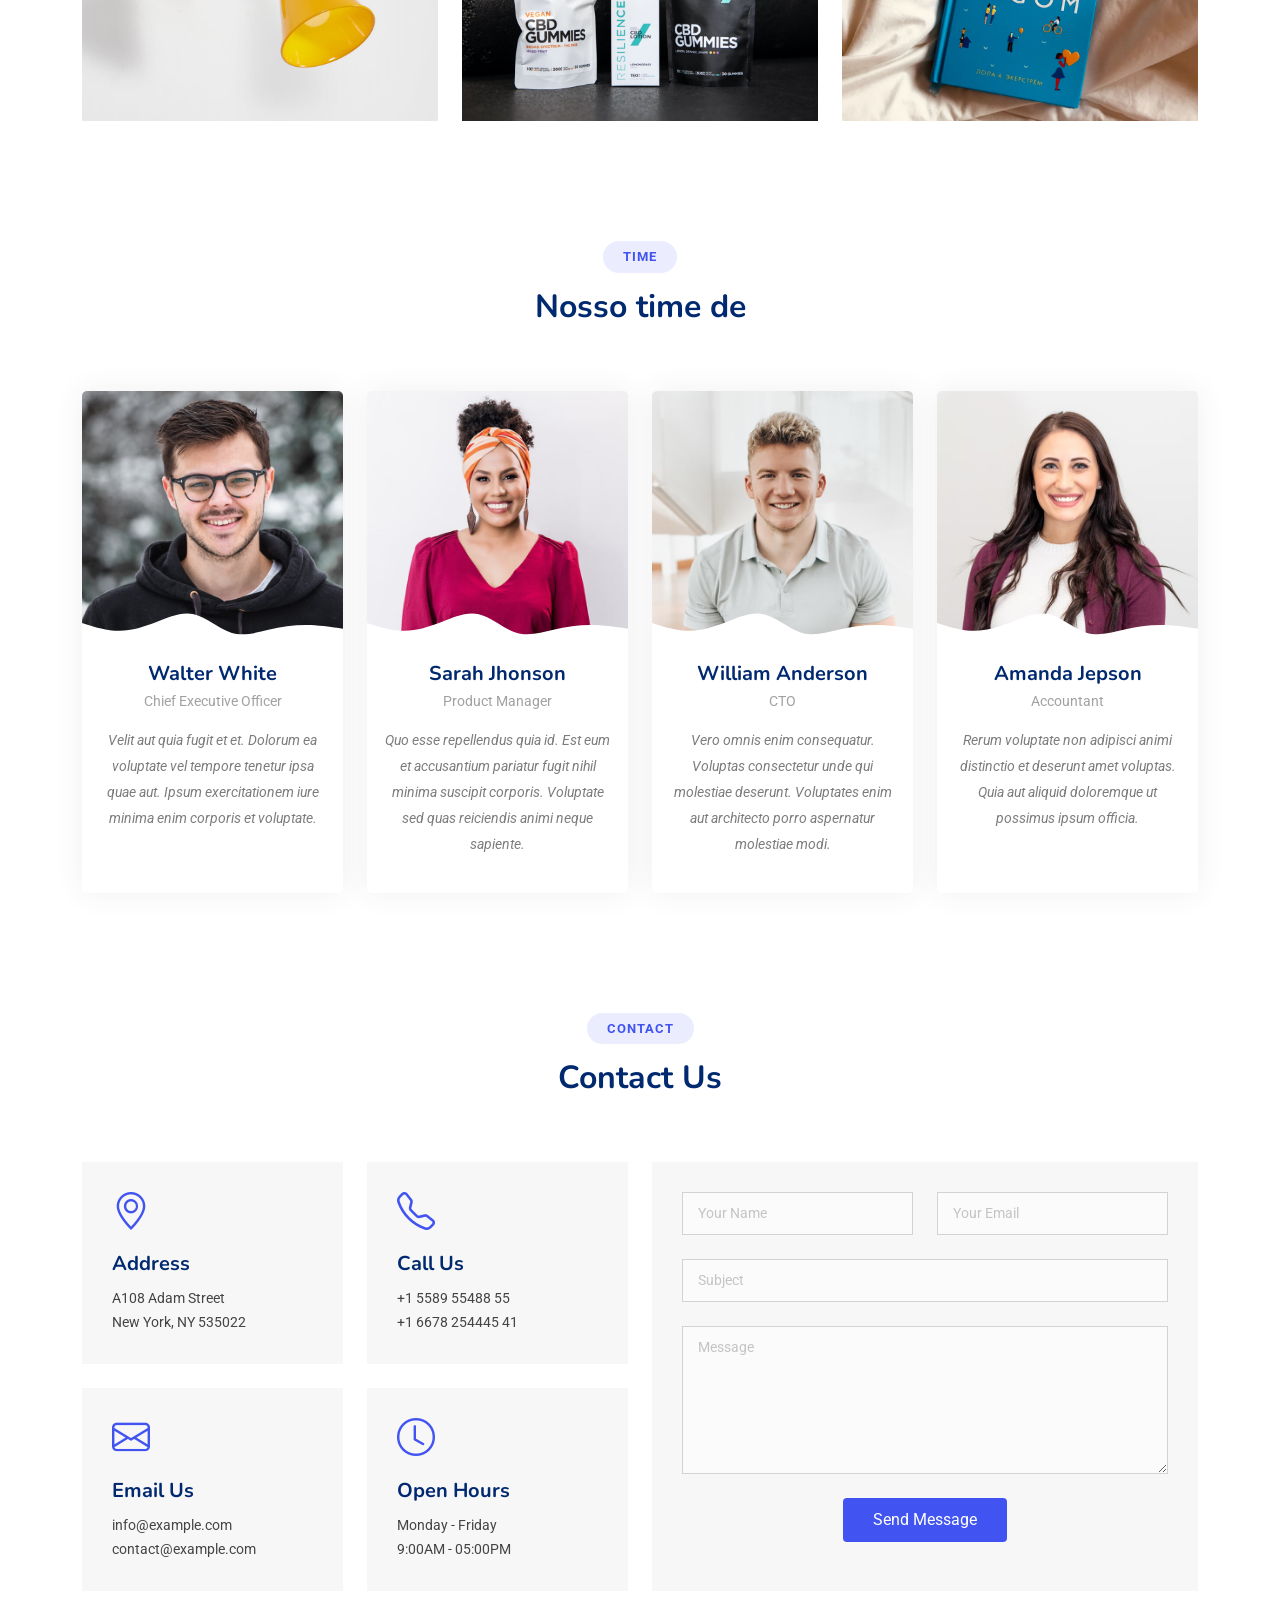
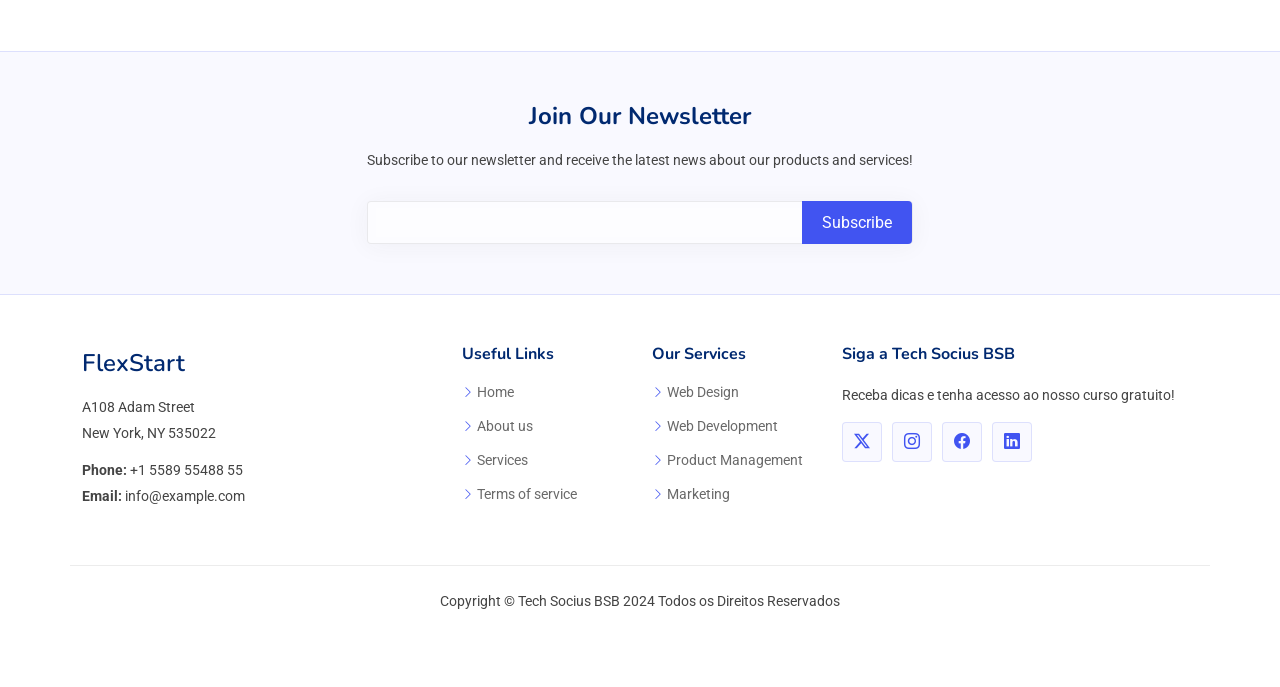
==== commit f79882a2: "v1.3 (serviços)" ====
--- a/index.html
+++ b/index.html
@@ -427,7 +427,7 @@
       <!-- Section Title -->
       <div class="container section-title" data-aos="fade-up">
         <h2>Time</h2>
-        <p>Nosso time </p>
+        <p>Nosso time de </p>
       </div><!-- End Section Title -->
 
       <div class="container">
